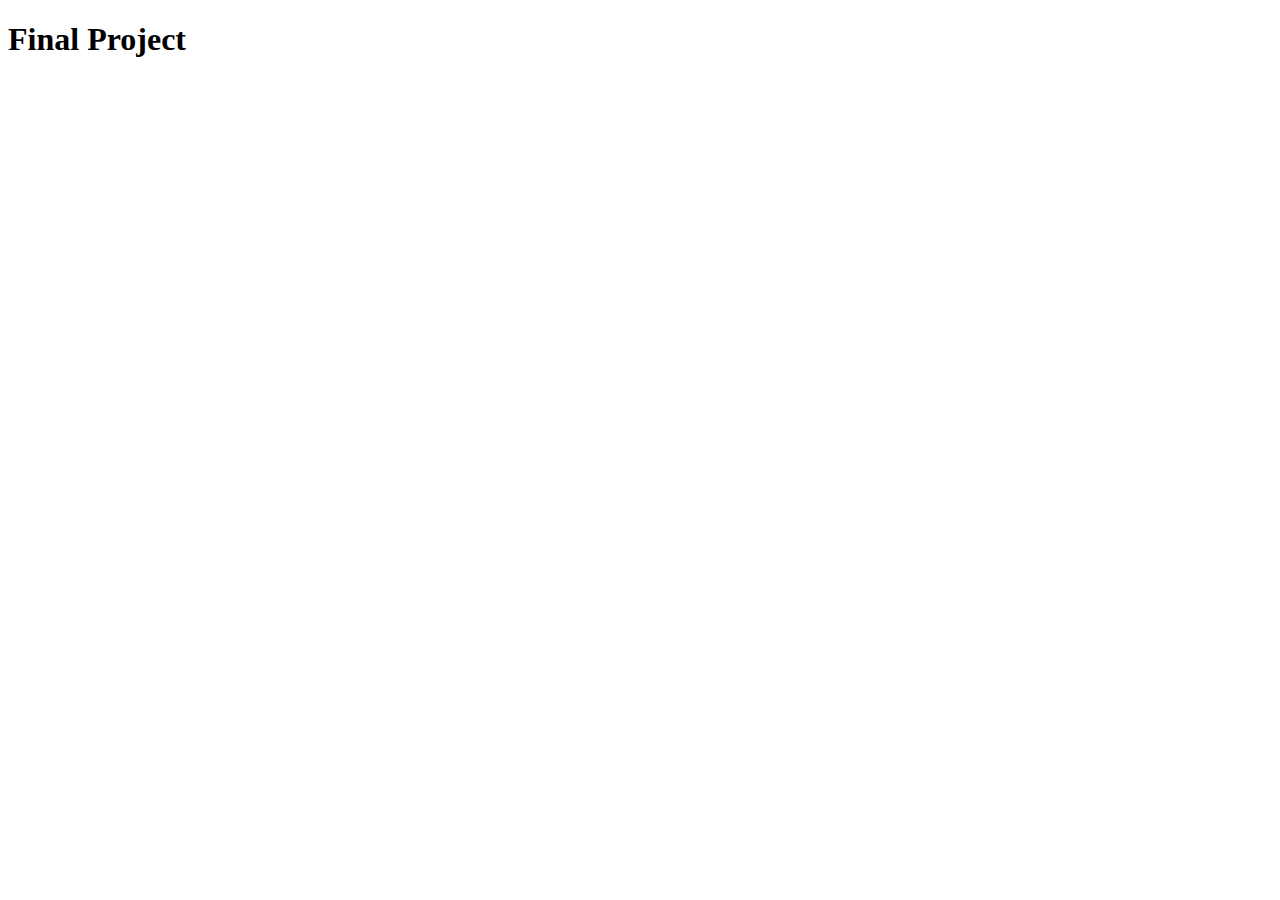
==== index.html @ 1e1d6507 "first commit" ====
<!DOCTYPE html>
<html lang="en">
<head>
    <meta charset="UTF-8">
    <meta http-equiv="X-UA-Compatible" content="IE=edge">
    <meta name="viewport" content="width=device-width, initial-scale=1.0">
    <title>Final Project</title>
</head>
<body>
    <h1>Final Project</h1>
</body>
</html>
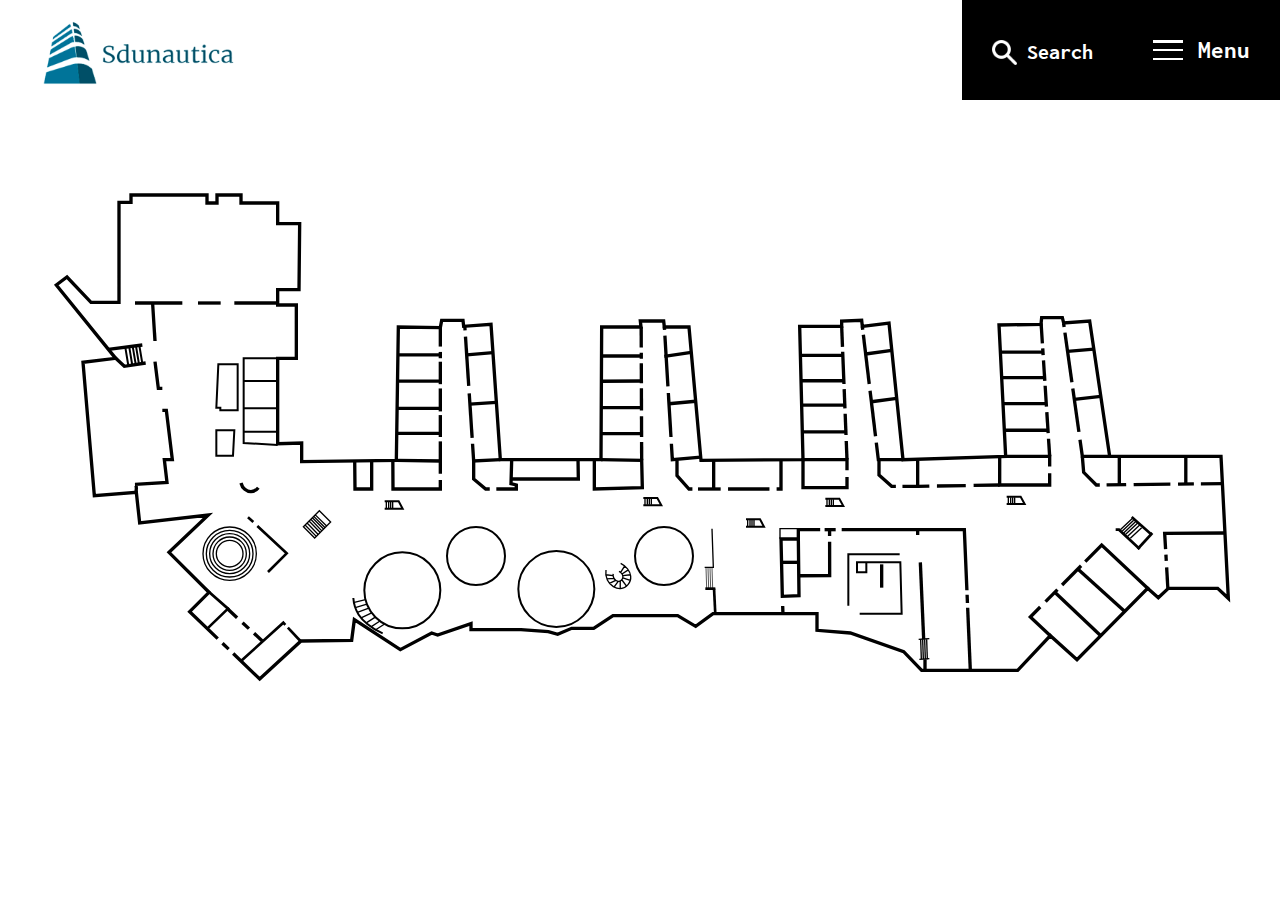
==== commit c64b4827: "Header with plan of SDU" ====
--- a/index.html
+++ b/index.html
@@ -5,8 +5,1980 @@
     <meta http-equiv="X-UA-Compatible" content="IE=edge">
     <meta name="viewport" content="width=device-width, initial-scale=1.0">
     <title>Final Project</title>
+    <link rel="stylesheet" href="css/style.css">
+    <script src="https://code.jquery.com/jquery-3.6.0.slim.min.js"> </script>
+    <script src="javaScript/script.js"></script>
 </head>
 <body>
-    <h1>Final Project</h1>
+    <div class="BigMenu">
+        <div class="logo">
+            <img src="assets/logo.png" alt="">
+        </div>
+    </div>
+    <div class="header">
+        <div class="logo">
+            <img src="assets/logo.png" alt="">
+        </div>
+        <div class="searchAndMenu">
+            <div class="search">
+                    <img src="assets/loopa.png" alt="">  
+                    <h1>Search</h1>      
+            </div>
+            <div class="menu">
+                <div class="header_burger">
+                    <span></span>
+                </div>
+                <h1>Menu</h1>  
+            </div>
+        </div>
+    </div>
+
+
+
+    <?xml version="1.0" encoding="utf-8"?>
+    <svg version="1.1" id="Layer_1" xmlns="http://www.w3.org/2000/svg" xmlns:xlink="http://www.w3.org/1999/xlink" x="0px" y="0px"
+         viewBox="0 0 1920 1080" style="enable-background:new 0 0 1920 1080;" xml:space="preserve">
+
+    <polygon class="st0" points="1458,855 1382,855 1356,828 1272,800 1226.5,795.5 1226,770.73 1171.27,770 1171,745.26 
+        1199.03,744.03 1197.7,713 1244,713.59 1246,644 1448,644 "/>
+    <rect x="1198" y="642" class="st1" width="49" height="71"/>
+    <rect x="1170" y="643" class="st2" width="26" height="14"/>
+    <polygon class="st3" points="1172,769 1073,769 1068,643 1170,642 "/>
+    <polygon class="st4" points="204.75,576.75 205,590.08 142,593 124.34,395 174,387 187.5,400.5 233,395 237,432 242.99,432.99 
+        250,466 258,539.82 247,539 251,574.36 "/>
+    <image style="display:none;overflow:visible;" width="1280" height="960" xlink:href="[data-uri]
+    [base64]
+    [base64]
+    [base64]
+    [base64]
+    [base64]
+    [base64]
+    [base64]
+    [base64]
+    [base64]
+    [base64]
+    [base64]
+    [base64]
+    [base64]
+    [base64]
+    [base64]
+    [base64]
+    [base64]
+    [base64]
+    [base64]
+    [base64]
+    [base64]
+    [base64]
+    [base64]
+    [base64]
+    [base64]
+    [base64]
+    [base64]
+    [base64]
+    [base64]
+    [base64]
+    [base64]
+    [base64]
+    [base64]
+    [base64]
+    [base64]
+    [base64]
+    [base64]
+    [base64]
+    [base64]
+    [base64]
+    [base64]
+    [base64]
+    [base64]
+    [base64]
+    [base64]
+    [base64]
+    [base64]
+    [base64]
+    [base64]
+    [base64]
+    [base64]
+    [base64]
+    [base64]
+    [base64]
+    [base64]
+    [base64]
+    [base64]
+    [base64]
+    [base64]
+    [base64]
+    [base64]
+    [base64]
+    [base64]
+    [base64]
+    [base64]
+    [base64]
+    [base64]
+    [base64]
+    [base64]
+    [base64]
+    [base64]
+    [base64]
+    [base64]
+    [base64]
+    [base64]
+    [base64]
+    [base64]
+    [base64]
+    [base64]
+    [base64]
+    [base64]
+    [base64]
+    [base64]
+    [base64]
+    [base64]
+    [base64]
+    [base64]
+    [base64]
+    [base64]
+    [base64]
+    [base64]
+    [base64]
+    [base64]
+    [base64]
+    [base64]
+    [base64]
+    [base64]
+    [base64]
+    [base64]
+    [base64]
+    [base64]
+    [base64]
+    [base64]
+    [base64]
+    [base64]
+    [base64]
+    [base64]
+    [base64]
+    [base64]
+    [base64]
+    [base64]
+    [base64]
+    [base64]
+    [base64]
+    [base64]
+    [base64]
+    [base64]
+    [base64]
+    [base64]
+    [base64]
+    [base64]
+    [base64]
+    [base64]
+    [base64]
+    [base64]
+    [base64]
+    [base64]
+    [base64]
+    [base64]
+    [base64]
+    [base64]
+    [base64]
+    [base64]
+    [base64]
+    [base64]
+    [base64]
+    [base64]
+    [base64]
+    [base64]
+    [base64]
+    [base64]
+    [base64]
+    [base64]
+    [base64]
+    [base64]
+    [base64]
+    [base64]
+    [base64]
+    [base64]
+    [base64]
+    [base64]
+    [base64]
+    [base64]
+    [base64]
+    [base64]
+    [base64]
+    [base64]
+    [base64]
+    [base64]
+    [base64]
+    [base64]
+    [base64]
+    [base64]
+    [base64]
+    [base64]
+    [base64]
+    [base64]
+    [base64]
+    [base64]
+    [base64]
+    [base64]
+    [base64]
+    [base64]
+    [base64]
+    [base64]
+    [base64]
+    [base64]
+    [base64]
+    [base64]
+    [base64]
+    [base64]
+    [base64]
+    [base64]
+    [base64]
+    [base64]
+    [base64]
+    [base64]
+    [base64]
+    [base64]
+    [base64]
+    [base64]
+    [base64]
+    [base64]
+    [base64]
+    [base64]
+    [base64]
+    [base64]
+    [base64]
+    [base64]
+    [base64]
+    [base64]
+    [base64]
+    [base64]
+    [base64]
+    [base64]
+    [base64]
+    [base64]
+    [base64]
+    [base64]
+    [base64]
+    [base64]
+    [base64]
+    [base64]
+    [base64]
+    [base64]
+    [base64]
+    [base64]
+    [base64]
+    [base64]
+    [base64]
+    [base64]
+    [base64]
+    [base64]
+    [base64]
+    [base64]
+    [base64]
+    [base64]
+    [base64]
+    [base64]
+    [base64]
+    [base64]
+    [base64]
+    [base64]
+    [base64]
+    [base64]
+    [base64]
+    [base64]
+    [base64]
+    [base64]
+    [base64]
+    [base64]
+    [base64]
+    [base64]
+    [base64]
+    [base64]
+    [base64]
+    [base64]
+    [base64]
+    [base64]
+    [base64]
+    [base64]
+    [base64]
+    [base64]
+    [base64]
+    [base64]
+    [base64]
+    [base64]
+    [base64]
+    [base64]
+    [base64]
+    [base64]
+    [base64]
+    [base64]
+    [base64]
+    [base64]
+    [base64]
+    [base64]
+    [base64]
+    [base64]
+    [base64]
+    [base64]
+    [base64]
+    [base64]
+    [base64]
+    [base64]
+    [base64]
+    [base64]
+    [base64]
+    [base64]
+    [base64]
+    [base64]
+    [base64]
+    [base64]
+    [base64]
+    [base64]
+    [base64]
+    [base64]
+    [base64]
+    [base64]
+    [base64]
+    [base64]
+    [base64]
+    [base64]
+    [base64]
+    [base64]
+    [base64]
+    [base64]
+    [base64]
+    [base64]
+    [base64]
+    [base64]
+    [base64]
+    [base64]
+    [base64]
+    [base64]
+    [base64]
+    [base64]
+    [base64]
+    [base64]
+    [base64]
+    [base64]
+    [base64]
+    [base64]
+    [base64]
+    [base64]
+    [base64]
+    [base64]
+    [base64]
+    [base64]
+    [base64]
+    [base64]
+    [base64]
+    [base64]
+    [base64]
+    [base64]
+    [base64]
+    [base64]
+    [base64]
+    [base64]
+    [base64]
+    [base64]
+    [base64]
+    [base64]
+    [base64]
+    [base64]
+    [base64]
+    [base64]
+    [base64]
+    [base64]
+    [base64]
+    [base64]
+    [base64]
+    [base64]
+    [base64]
+    [base64]
+    [base64]
+    [base64]
+    [base64]
+    [base64]
+    [base64]
+    [base64]
+    [base64]
+    [base64]
+    [base64]
+    [base64]
+    [base64]
+    [base64]
+    [base64]
+    [base64]
+    [base64]
+    [base64]
+    [base64]
+    [base64]
+    [base64]
+    [base64]
+    [base64]
+    [base64]
+    [base64]
+    [base64]
+    [base64]
+    [base64]
+    [base64]
+    [base64]
+    [base64]
+    [base64]
+    [base64]
+    [base64]
+    [base64]
+    [base64]
+    [base64]
+    [base64]
+    [base64]
+    [base64]
+    [base64]
+    [base64]
+    [base64]
+    [base64]
+    [base64]
+    [base64]
+    [base64]
+    [base64]
+    [base64]
+    [base64]
+    [base64]
+    [base64]
+    [base64]
+    [base64]
+    [base64]
+    [base64]
+    [base64]
+    [base64]
+    [base64]
+    [base64]
+    [base64]
+    [base64]
+    [base64]
+    [base64]
+    [base64]
+    [base64]
+    [base64]
+    [base64]
+    [base64]
+    [base64]
+    [base64]
+    [base64]
+    [base64]
+    [base64]
+    [base64]
+    [base64]
+    [base64]
+    [base64]
+    [base64]
+    [base64]
+    [base64]
+    [base64]
+    [base64]
+    [base64]
+    [base64]
+    [base64]
+    [base64]
+    [base64]
+    [base64]
+    [base64]
+    [base64]
+    [base64]
+    [base64]
+    [base64]
+    [base64]
+    [base64]
+    [base64]
+    [base64]
+    [base64]
+    [base64]
+    [base64]
+    [base64]
+    [base64]
+    [base64]
+    [base64]
+    [base64]
+    [base64]
+    [base64]
+    [base64]
+    [base64]
+    [base64]
+    [base64]
+    [base64]
+    [base64]
+    [base64]
+    [base64]
+    [base64]
+    [base64]
+    [base64]
+    [base64]
+    [base64]
+    [base64]
+    [base64]
+    [base64]
+    [base64]
+    [base64]
+    [base64]
+    [base64]
+    [base64]
+    [base64]
+    [base64]
+    [base64]
+    [base64]
+    [base64]
+    [base64]
+    [base64]
+    [base64]
+    [base64]
+    [base64]
+    [base64]
+    [base64]
+    [base64]
+    [base64]
+    [base64]
+    [base64]
+    [base64]
+    [base64]
+    [base64]
+    [base64]
+    [base64]
+    [base64]
+    [base64]
+    [base64]
+    [base64]
+    [base64]
+    [base64]
+    [base64]
+    [base64]
+    [base64]
+    [base64]
+    [base64]
+    [base64]
+    [base64]
+    [base64]
+    [base64]
+    [base64]
+    [base64]
+    [base64]
+    [base64]
+    [base64]
+    [base64]
+    [base64]
+    [base64]
+    [base64]
+    [base64]
+    [base64]
+    [base64]
+    [base64]
+    [base64]
+    [base64]
+    [base64]
+    [base64]
+    [base64]
+    [base64]
+    [base64]
+    [base64]
+    [base64]
+    [base64]
+    [base64]
+    [base64]
+    [base64]
+    [base64]
+    [base64]
+    [base64]
+    [base64]
+    [base64]
+    [base64]
+    [base64]
+    [base64]
+    [base64]
+    [base64]
+    [base64]
+    [base64]
+    [base64]
+    [base64]
+    [base64]
+    [base64]
+    [base64]
+    [base64]
+    [base64]
+    [base64]
+    [base64]
+    [base64]
+    [base64]
+    [base64]
+    [base64]
+    [base64]
+    [base64]
+    [base64]
+    [base64]
+    [base64]
+    [base64]
+    [base64]
+    [base64]
+    [base64]
+    [base64]
+    [base64]
+    [base64]
+    [base64]
+    [base64]
+    [base64]
+    [base64]
+    [base64]
+    [base64]
+    [base64]
+    [base64]
+    [base64]
+    [base64]
+    [base64]
+    [base64]
+    [base64]
+    [base64]
+    [base64]
+    [base64]
+    [base64]
+    [base64]
+    [base64]
+    [base64]
+    [base64]
+    [base64]
+    [base64]
+    [base64]
+    [base64]
+    [base64]
+    [base64]
+    [base64]
+    [base64]
+    [base64]
+    [base64]
+    [base64]
+    [base64]
+    [base64]
+    [base64]
+    [base64]
+    [base64]
+    [base64]
+    [base64]
+    [base64]
+    [base64]
+    [base64]
+    [base64]
+    [base64]
+    [base64]
+    [base64]
+    [base64]
+    [base64]
+    [base64]
+    [base64]
+    [base64]
+    [base64]
+    [base64]
+    [base64]
+    [base64]
+    [base64]
+    [base64]
+    [base64]
+    [base64]
+    [base64]
+    [base64]
+    [base64]
+    [base64]
+    [base64]
+    [base64]
+    [base64]
+    [base64]
+    [base64]
+    [base64]
+    [base64]
+    [base64]
+    [base64]
+    [base64]
+    [base64]
+    [base64]
+    [base64]
+    [base64]
+    [base64]
+    [base64]
+    [base64]
+    [base64]
+    [base64]
+    [base64]
+    [base64]
+    [base64]
+    [base64]
+    [base64]
+    [base64]
+    [base64]
+    [base64]
+    [base64]
+    [base64]
+    [base64]
+    [base64]
+    [base64]
+    [base64]
+    [base64]
+    [base64]
+    [base64]
+    [base64]
+    [base64]
+    [base64]
+    [base64]
+    [base64]
+    [base64]
+    [base64]
+    [base64]
+    [base64]
+    [base64]
+    [base64]
+    [base64]
+    [base64]
+    [base64]
+    [base64]
+    [base64]
+    [base64]
+    [base64]
+    [base64]
+    [base64]
+    [base64]
+    [base64]
+    [base64]
+    [base64]
+    [base64]
+    [base64]
+    [base64]
+    [base64]
+    [base64]
+    [base64]
+    [base64]
+    [base64]
+    [base64]
+    [base64]
+    [base64]
+    [base64]
+    [base64]
+    [base64]
+    [base64]
+    [base64]
+    [base64]
+    [base64]
+    [base64]
+    [base64]
+    [base64]
+    [base64]
+    [base64]
+    [base64]
+    [base64]
+    [base64]
+    [base64]
+    [base64]
+    [base64]
+    [base64]
+    [base64]
+    [base64]
+    [base64]
+    [base64]
+    [base64]
+    [base64]
+    [base64]
+    [base64]
+    [base64]
+    [base64]
+    [base64]
+    [base64]
+    [base64]
+    [base64]
+    [base64]
+    [base64]
+    [base64]
+    [base64]
+    [base64]
+    [base64]
+    [base64]
+    [base64]
+    [base64]
+    [base64]
+    [base64]
+    [base64]
+    [base64]
+    [base64]
+    [base64]
+    [base64]
+    [base64]
+    [base64]
+    [base64]
+    [base64]
+    [base64]
+    [base64]
+    [base64]
+    [base64]
+    [base64]
+    [base64]
+    [base64]
+    [base64]
+    [base64]
+    [base64]
+    [base64]
+    [base64]
+    [base64]
+    [base64]
+    [base64]
+    [base64]
+    [base64]
+    [base64]
+    [base64]
+    [base64]
+    [base64]
+    [base64]
+    [base64]
+    [base64]
+    [base64]
+    [base64]
+    [base64]
+    [base64]
+    [base64]
+    [base64]
+    [base64]
+    [base64]
+    [base64]
+    [base64]
+    [base64]
+    [base64]
+    [base64]
+    [base64]
+    [base64]
+    [base64]
+    [base64]
+    [base64]
+    [base64]
+    [base64]
+    [base64]
+    [base64]
+    [base64]
+    [base64]
+    [base64]
+    [base64]
+    [base64]
+    [base64]
+    [base64]
+    [base64]
+    [base64]
+    [base64]
+    [base64]
+    [base64]
+    [base64]
+    [base64]
+    [base64]
+    [base64]
+    [base64]
+    [base64]
+    [base64]
+    [base64]
+    [base64]
+    [base64]
+    [base64]
+    [base64]
+    [base64]
+    [base64]
+    [base64]
+    [base64]
+    [base64]
+    [base64]
+    [base64]
+    [base64]
+    [base64]
+    [base64]
+    [base64]
+    [base64]
+    [base64]
+    [base64]
+    [base64]
+    [base64]
+    [base64]
+    [base64]
+    [base64]
+    [base64]
+    [base64]
+    [base64]
+    [base64]
+    [base64]
+    [base64]
+    [base64]
+    [base64]
+    [base64]
+    [base64]
+    [base64]
+    [base64]
+    [base64]
+    [base64]
+    [base64]
+    [base64]
+    [base64]
+    [base64]
+    [base64]
+    [base64]
+    [base64]
+    [base64]
+    [base64]
+    [base64]
+    [base64]
+    [base64]
+    [base64]
+    [base64]
+    [base64]
+    [base64]
+    [base64]
+    [base64]
+    [base64]
+    [base64]
+    [base64]
+    [base64]
+    [base64]
+    [base64]
+    [base64]
+    [base64]
+    [base64]
+    [base64]
+    [base64]
+    [base64]
+    [base64]
+    [base64]
+    [base64]
+    [base64]
+    [base64]
+    [base64]
+    [base64]
+    [base64]
+    [base64]
+    [base64]
+    [base64]
+    [base64]
+    [base64]
+    [base64]
+    [base64]
+    [base64]
+    [base64]
+    [base64]
+    [base64]
+    [base64]
+    [base64]
+    [base64]
+    [base64]
+    [base64]
+    [base64]
+    [base64]
+    [base64]
+    [base64]
+    [base64]
+    [base64]
+    [base64]
+    [base64]
+    [base64]
+    [base64]
+    [base64]
+    [base64]
+    [base64]
+    [base64]
+    [base64]
+    [base64]
+    [base64]
+    [base64]
+    [base64]
+    [base64]
+    [base64]
+    [base64]
+    [base64]
+    [base64]
+    [base64]
+    [base64]
+    [base64]
+    [base64]
+    [base64]
+    [base64]
+    [base64]
+    [base64]
+    [base64]
+    [base64]
+    [base64]
+    [base64]
+    [base64]
+    [base64]
+    [base64]
+    [base64]
+    [base64]
+    [base64]
+    [base64]
+    [base64]
+    [base64]
+    [base64]
+    [base64]
+    [base64]
+    [base64]
+    [base64]
+    [base64]
+    [base64]
+    [base64]
+    [base64]
+    [base64]
+    [base64]
+    [base64]
+    [base64]
+    [base64]
+    [base64]
+    [base64]
+    [base64]
+    [base64]
+    [base64]
+    [base64]
+    [base64]
+    [base64]
+    [base64]
+    [base64]
+    [base64]
+    [base64]
+    [base64]
+    [base64]
+    [base64]
+    [base64]
+    [base64]
+    [base64]
+    [base64]
+    [base64]
+    [base64]
+    [base64]
+    [base64]
+    [base64]
+    [base64]
+    [base64]
+    [base64]
+    [base64]
+    [base64]
+    [base64]
+    [base64]
+    [base64]
+    [base64]
+    [base64]
+    [base64]
+    [base64]
+    [base64]
+    [base64]
+    [base64]
+    [base64]
+    [base64]
+    [base64]
+    [base64]
+    [base64]
+    [base64]
+    [base64]
+    [base64]
+    [base64]
+    [base64]
+    [base64]
+    [base64]
+    [base64]
+    [base64]
+    [base64]
+    [base64]
+    [base64]
+    [base64]
+    [base64]
+    [base64]
+    [base64]
+    [base64]
+    [base64]
+    [base64]
+    [base64]
+    [base64]
+    [base64]
+    [base64]
+    [base64]
+    [base64]
+    [base64]
+    [base64]
+    [base64]
+    [base64]
+    [base64]
+    [base64]
+    [base64]
+    [base64]
+    [base64]
+    [base64]
+    [base64]
+    [base64]
+    [base64]
+    [base64]
+    [base64]
+    [base64]
+    [base64]
+    [base64]
+    [base64]
+    [base64]
+    [base64]
+    [base64]
+    [base64]
+    [base64]
+    [base64]
+    [base64]
+    [base64]
+    [base64]
+    [base64]
+    [base64]
+    [base64]
+    [base64]
+    [base64]
+    [base64]
+    [base64]
+    [base64]
+    [base64]
+    [base64]
+    [base64]
+    [base64]
+    [base64]
+    [base64]
+    [base64]
+    [base64]
+    [base64]
+    [base64]
+    [base64]
+    [base64]
+    [base64]
+    [base64]
+    [base64]
+    [base64]
+    [base64]
+    [base64]
+    [base64]
+    [base64]
+    [base64]
+    [base64]
+    [base64]
+    [base64]
+    [base64]
+    [base64]
+    [base64]
+    [base64]
+    [base64]
+    [base64]
+    [base64]
+    [base64]
+    [base64]
+    [base64]
+    [base64]
+    [base64]
+    [base64]
+    [base64]
+    [base64]
+    [base64]
+    [base64]
+    [base64]
+    [base64]
+    [base64]
+    [base64]
+    [base64]
+    [base64]
+    [base64]
+    [base64]
+    [base64]
+    [base64]
+    [base64]
+    [base64]
+    [base64]
+    [base64]
+    [base64]
+    [base64]
+    [base64]
+    [base64]
+    [base64]
+    [base64]
+    [base64]
+    [base64]
+    [base64]
+    [base64]
+    [base64]
+    [base64]
+    [base64]
+    [base64]
+    [base64]
+    [base64]
+    [base64]
+    [base64]
+    [base64]
+    [base64]
+    [base64]
+    [base64]
+    [base64]
+    [base64]
+    [base64]
+    [base64]
+    [base64]
+    [base64]
+    [base64]
+    [base64]
+    [base64]
+    [base64]
+    [base64]
+    [base64]
+    [base64]
+    [base64]
+    [base64]
+    [base64]
+    [base64]
+    [base64]
+    [base64]
+    [base64]
+    [base64]
+    [base64]
+    [base64]
+    [base64]
+    [base64]
+    [base64]
+    [base64]
+    [base64]
+    [base64]
+    [base64]
+    [base64]
+    [base64]
+    [base64]
+    [base64]
+    [base64]
+    [base64]
+    [base64]
+    [base64]
+    [base64]
+    [base64]
+    [base64]
+    [base64]
+    [base64]
+    [base64]
+    [base64]
+    [base64]
+    [base64]
+    [base64]
+    [base64]
+    [base64]
+    [base64]
+    [base64]
+    [base64]
+    [base64]
+    [base64]
+    [base64]
+    [base64]
+    [base64]
+    [base64]
+    [base64]
+    [base64]
+    [base64]
+    [base64]
+    [base64]
+    [base64]
+    [base64]
+    [base64]
+    [base64]
+    [base64]
+    [base64]
+    [base64]
+    [base64]
+    [base64]
+    [base64]
+    [base64]
+    [base64]
+    [base64]
+    [base64]
+    [base64]
+    [base64]
+    [base64]
+    [base64]
+    [base64]
+    [base64]
+    [base64]
+    [base64]
+    [base64]
+    [base64]
+    [base64]
+    [base64]
+    [base64]
+    [base64]
+    [base64]
+    [base64]
+    [base64]
+    [base64]
+    [base64]
+    [base64]
+    [base64]
+    [base64]
+    [base64]
+    [base64]
+    [base64]
+    [base64]
+    [base64]
+    [base64]
+    [base64]
+    [base64]
+    [base64]
+    [base64]
+    [base64]
+    [base64]
+    [base64]
+    [base64]
+    [base64]
+    [base64]
+    [base64]
+    [base64]
+    [base64]
+    [base64]
+    [base64]
+    [base64]
+    [base64]
+    [base64]
+    [base64]
+    [base64]
+    [base64]
+    [base64]
+    [base64]
+    [base64]
+    [base64]
+    [base64]
+    [base64]
+    [base64]
+    [base64]
+    [base64]
+    [base64]
+    [base64]
+    [base64]
+    [base64]
+    [base64]
+    [base64]
+    [base64]
+    [base64]
+    [base64]
+    [base64]
+    [base64]
+    [base64]
+    [base64]
+    [base64]
+    [base64]
+    [base64]
+    [base64]
+    [base64]
+    [base64]
+    [base64]
+    [base64]
+    [base64]
+    [base64]
+    [base64]
+    [base64]
+    [base64]
+    [base64]
+    [base64]
+    [base64]
+    [base64]
+    [base64]
+    [base64]
+    [base64]
+    [base64]
+    [base64]
+    [base64]
+    [base64]
+    [base64]
+    [base64]
+    [base64]
+    [base64]
+    [base64]
+    [base64]
+    [base64]
+    [base64]
+    [base64]
+    [base64]
+    [base64]
+    [base64]
+    [base64]
+    [base64]
+    [base64]
+    [base64]
+    [base64]
+    [base64]
+    [base64]
+    [base64]
+    [base64]
+    [base64]
+    [base64]
+    [base64]
+    [base64]
+    [base64]
+    [base64]
+    [base64]
+    [base64]
+    [base64]
+    [base64]
+    [base64]
+    [base64]
+    [base64]
+    [base64]
+    [base64]
+    [base64]
+    [base64]
+    [base64]
+    [base64]
+    [base64]
+    [base64]
+    [base64]
+    [base64]
+    [base64]
+    [base64]
+    [base64]
+    [base64]
+    [base64]
+    [base64]
+    [base64]
+    [base64]
+    [base64]
+    [base64]
+    [base64]
+    [base64]
+    [base64]
+    [base64]
+    [base64]
+    [base64]
+    [base64]
+    [base64]
+    [base64]
+    [base64]
+    [base64]
+    [base64]
+    [base64]
+    [base64]
+    [base64]
+    [base64]
+    [base64]
+    [base64]
+    [base64]
+    [base64]
+    [base64]
+    [base64]
+    [base64]
+    [base64]
+    [base64]
+    [base64]
+    [base64]
+    [base64]
+    [base64]
+    [base64]
+    [base64]
+    [base64]
+    [base64]
+    [base64]
+    [base64]
+    [base64]
+    [base64]
+    [base64]
+    [base64]
+    [base64]
+    [base64]
+    [base64]
+    [base64]
+    [base64]
+    [base64]
+    [base64]
+    [base64]
+    [base64]
+    [base64]
+    [base64]
+    [base64]
+    [base64]
+    [base64]
+    [base64]
+    [base64]
+    [base64]
+    [base64]
+    [base64]
+    [base64]
+    [base64]
+    [base64]
+    [base64]
+    [base64]
+    [base64]
+    [base64]
+    [base64]
+    [base64]
+    [base64]
+    [base64]
+    [base64]
+    [base64]
+    [base64]
+    [base64]
+    [base64]
+    [base64]
+    [base64]
+    [base64]
+    [base64]
+    [base64]
+    [base64]
+    [base64]
+    [base64]
+    [base64]
+    [base64]
+    [base64]
+    [base64]
+    [base64]
+    [base64]
+    [base64]
+    [base64]
+    [base64]
+    [base64]
+    [base64]
+    [base64]
+    [base64]
+    [base64]
+    [base64]
+    [base64]
+    [base64]
+    [base64]
+    [base64]
+    [base64]
+    [base64]
+    [base64]
+    [base64]
+    [base64]
+    [base64]
+    [base64]
+    [base64]
+    [base64]
+    [base64]
+    [base64]
+    [base64]
+    [base64]
+    [base64]
+    [base64]
+    [base64]
+    [base64]
+    [base64]
+    [base64]
+    [base64]
+    [base64]
+    [base64]
+    [base64]
+    [base64]
+    [base64]
+    [base64]
+    [base64]
+    [base64]
+    [base64]
+    [base64]
+    [base64]
+    [base64]
+    [base64]
+    [base64]
+    [base64]
+    [base64]
+    [base64]
+    [base64]
+    [base64]
+    [base64]
+    [base64]
+    [base64]
+    [base64]
+    [base64]
+    [base64]
+    [base64]
+    [base64]
+    [base64]
+    [base64]
+    [base64]
+    [base64]
+    [base64]
+    [base64]
+    [base64]
+    [base64]
+    [base64]
+    [base64]
+    [base64]
+    [base64]
+    [base64]
+    [base64]
+    [base64]
+    [base64]
+    [base64]
+    [base64]
+    [base64]
+    [base64]
+    [base64]
+    [base64]
+    [base64]
+    [base64]
+    [base64]
+    [base64]
+    [base64]
+    [base64]
+    [base64]
+    [base64]
+    [base64]
+    [base64]
+    [base64]
+    [base64]
+    [base64]
+    [base64]
+    [base64]
+    [base64]
+    [base64]
+    [base64]
+    [base64]
+    [base64]
+    [base64]
+    [base64]
+    [base64]
+    [base64]
+    [base64]
+    [base64]
+    [base64]
+    [base64]
+    [base64]
+    [base64]
+    [base64]
+    [base64]
+    [base64]
+    [base64]
+    [base64]
+    [base64]
+    [base64]
+    [base64]
+    [base64]
+    [base64]
+    [base64]
+    [base64]
+    [base64]
+    [base64]
+    [base64]
+    [base64]
+    [base64]
+    [base64]
+    [base64]
+    [base64]
+    [base64]
+    [base64]
+    [base64]
+    [base64]
+    [base64]
+    [base64]
+    [base64]
+    [base64]
+    [base64]
+    [base64]
+    [base64]
+    [base64]
+    [base64]
+    [base64]
+    [base64]
+    [base64]
+    [base64]
+    [base64]
+    [base64]
+    [base64]
+    [base64]
+    [base64]
+    [base64]
+    [base64]
+    [base64]
+    [base64]
+    [base64]
+    [base64]
+    [base64]
+    [base64]
+    [base64]
+    [base64]
+    [base64]
+    [base64]
+    [base64]
+    [base64]
+    [base64]
+    [base64]
+    [base64]
+    [base64]
+    [base64]
+    [base64]
+    [base64]
+    [base64]
+    [base64]
+    [base64]
+    [base64]
+    [base64]
+    [base64]
+    [base64]
+    [base64]
+    [base64]
+    [base64]
+    [base64]
+    [base64]
+    [base64]
+    [base64]
+    [base64]
+    [base64]
+    [base64]
+    [base64]
+    [base64]
+    [base64]
+    [base64]
+    [base64]
+    [base64]
+    [base64]
+    [base64]
+    [base64]
+    [base64]
+    [base64]
+    [base64]
+    [base64]
+    [base64]
+    [base64]
+    [base64]
+    [base64]
+    [base64]
+    [base64]
+    [base64]
+    [base64]
+    [base64]
+    [base64]
+    [base64]
+    [base64]
+    [base64]
+    [base64]
+    [base64]
+    [base64]
+    [base64]
+    [base64]
+    [base64]
+    [base64]
+    [base64]
+    [base64]
+    [base64]
+    [base64]
+    [base64]
+    [base64]
+    [base64]
+    [base64]
+    [base64]
+    [base64]
+    [base64]
+    [base64]
+    [base64]
+    [base64]" transform="matrix(1.5031 0 0 1.5031 0 -171)">
+    </image>
+    <polygon class="st5" points="430.69,680.69 341,763 255.2,679.41 337.31,597.31 "/>
+    <circle class="st6" cx="603.5" cy="735.5" r="57"/>
+    <circle class="st7" cx="714" cy="684" r="43.5"/>
+    <circle class="st8" cx="834.5" cy="733.5" r="57"/>
+    <circle class="st9" cx="996" cy="684" r="43.5"/>
+    <path class="st10" d="M479.04,616.17l16.9,16.9L472,657l-16.9-16.9L479.04,616.17z M458,638l16.46,16.54 M461,635l16.31,16.69
+         M463.6,631.6l16.77,17.03 M466.23,628.97l16.5,17.3 M485,643l-16.42-16.38 M470.66,624.54L487,641 M472.92,622.28L490,639"/>
+    <g>
+        <path class="st11" d="M342.95,823.72l-9.22-8.86 M326.57,807.97L284.5,767.5l29-29l-60-60l59-56l-103,12l-5-46l-63,5l-17-200l49-6
+            l-89-110l16-12l36,38h42v-150h18v-11h114v12h15v-12h36v12h55v31h33l-1,99h-32v23h28v80h-28v128l36-1v28l142-2l3-200l63,1l2-11h32
+            l1,9l41-3l14,203h151l1-199h59l-1-9h35l1,9h37l18,200l153-1l-5-200h63v-8l30-1l1,9l40-5l21,205l154-5l-10-197l63-1l1-10h31l2,8
+            l39-3l30,203h167l11,213l-16-15h-74l-15,14l-16-14l-106,107l-40-36l-49,52h-144l-27-28l-80-28l-50-4v-25h-156l-26,19l-27-16h-97
+            l-29,19h-33l-21,9l-14-4l-41-3h-75v-9l-50,17l-9-3l-47,25l-69-45l-4,31l-76,1l-62,57l-39.69-38.18"/>
+        <path class="st11" d="M178.5,256.23"/>
+        <line class="st11" x1="202.5" y1="304.5" x2="273.5" y2="304.5"/>
+        <line class="st11" x1="297" y1="304.5" x2="331" y2="304.5"/>
+        <line class="st11" x1="351.5" y1="304.5" x2="416.5" y2="304.5"/>
+        <line class="st11" x1="228.91" y1="304.5" x2="232.5" y2="361.5"/>
+        <polyline class="st11" points="232.5,392.5 237.5,432.5 243.5,432.5 	"/>
+        <path class="st11" d="M243.5,465.5h6l9,74h-12l4,34l-48,3c2.67,0,2.67,12,0,12"/>
+        <path class="st12" d="M213,366"/>
+        <polygon class="st13" points="330.5,461.5 324.5,461.5 327.5,396.5 356.5,396.5 356.5,465.5 330.5,465.5 	"/>
+        <polygon class="st13" points="324.5,495.5 324.5,533.5 349.5,533.5 351.5,495.5 	"/>
+        <polyline class="st13" points="416.5,387.5 365.5,387.5 365.5,514.5 416.5,517.5 	"/>
+        <line class="st13" x1="365.5" y1="421.68" x2="416.5" y2="421.68"/>
+        <line class="st13" x1="365.5" y1="462.53" x2="416.5" y2="462.53"/>
+        <line class="st13" x1="365.5" y1="497.77" x2="416.5" y2="497.77"/>
+        <polyline class="st14" points="308,733 342,763 310.93,792.92 	"/>
+        <line class="st14" x1="431.8" y1="791.31" x2="452" y2="813"/>
+        <polyline class="st14" points="361.54,841.61 425,784 427.99,787.21 	"/>
+        <polyline class="st14" points="402,708 430,680 386,639 	"/>
+        <path class="st12" d="M364.5,680.5c0,11.05-8.95,20-20,20s-20-8.95-20-20s8.95-20,20-20S364.5,669.45,364.5,680.5z M344.5,655.5
+            c-13.81,0-25,11.19-25,25s11.19,25,25,25s25-11.19,25-25S358.31,655.5,344.5,655.5z M344.5,650.5c-16.57,0-30,13.43-30,30
+            s13.43,30,30,30s30-13.43,30-30S361.07,650.5,344.5,650.5z M344.5,645.5c-19.33,0-35,15.67-35,35s15.67,35,35,35s35-15.67,35-35
+            S363.83,645.5,344.5,645.5z M344.5,640.5c-22.09,0-40,17.91-40,40s17.91,40,40,40s40-17.91,40-40S366.59,640.5,344.5,640.5z"/>
+        <line class="st14" x1="372" y1="626" x2="380" y2="633"/>
+        <path class="st13" d="M530,747c0.38,5.77,1.87,15.39,8,25c4.1,6.43,8.68,10.36,13,14c5.02,4.23,12.58,9.64,23,14"/>
+        <path class="st12" d="M530,754l18.25-4.45 M532.84,761.28l17.57-5.01 M536.06,768.69l17.14-6.34 M557.6,769.3l-15.98,7.66 M550,784
+            l12.99-8.4 M556.5,790.27l13.44-8.7 M563,795l13.9-9.08"/>
+        <path class="st12" d="M931,695c2.33,1.11,6.47,3.47,10,8c1.86,2.39,4.55,5.81,5,11c0.14,1.55,0.47,7.69-4,13
+            c-1.23,1.45-4.98,5.42-11,6c-5.1,0.49-8.87-1.74-11-3c-5.73-3.4-8.23-8.41-9-10c-3.18-6.6-2.4-12.73-2-15 M919.77,710.94
+            c-0.16,0.89-0.46,3.31,0.79,5.91c0.3,0.63,1.29,2.6,3.55,3.94c0.84,0.5,2.32,1.38,4.33,1.18c2.37-0.23,3.85-1.79,4.33-2.36
+            c1.76-2.09,1.63-4.51,1.58-5.12c-0.18-2.05-1.24-3.39-1.97-4.33c-1.39-1.78-3.02-2.71-3.94-3.15 M908.77,712.17l10.87,1.2
+             M910.23,718.21l10.7-0.65 M914.2,725.03l9.37-4.58 M927.34,722l-6.41,8.54 M930.34,721.46v11.59 M939.78,729.21L933,720
+             M934.2,716.64l11.21,3.81 M945.74,712.17l-11.37,1.2 M933,710.99l9.43-6.09 M931,708.7l6.07-9.78"/>
+        <polyline class="st11" points="532.06,541.38 532.5,583.5 557.5,583.5 557.5,541.38 	"/>
+        <polyline class="st11" points="660.5,560.74 660.5,541.5 594.5,540.5 	"/>
+        <polyline class="st11" points="589.25,540.57 589.5,583.5 660.5,583.5 660.5,569.94 	"/>
+        <line class="st11" x1="660.5" y1="512.06" x2="660.5" y2="541.5"/>
+        <line class="st11" x1="660.5" y1="472.62" x2="660.5" y2="505.5"/>
+        <line class="st11" x1="660.5" y1="432.66" x2="660.5" y2="467.13"/>
+        <line class="st11" x1="660.5" y1="392.57" x2="660.5" y2="426.28"/>
+        <line class="st11" x1="660.5" y1="377.89" x2="660.5" y2="387.34"/>
+        <line class="st11" x1="660.5" y1="339.81" x2="660.5" y2="369.85"/>
+        <line class="st11" x1="595.11" y1="500.15" x2="660.5" y2="500.15"/>
+        <line class="st11" x1="595.67" y1="462.53" x2="660.5" y2="462.53"/>
+        <line class="st11" x1="596.28" y1="421.68" x2="660.5" y2="421.68"/>
+        <line class="st11" x1="596.87" y1="382.35" x2="660.5" y2="382.35"/>
+        <polyline class="st11" points="708.8,515.62 710.5,541.5 750.5,539.5 	"/>
+        <line class="st11" x1="703.83" y1="440.05" x2="708.21" y2="506.7"/>
+        <line class="st11" x1="698.23" y1="354.83" x2="703.08" y2="428.67"/>
+        <line class="st11" x1="697.21" y1="339.37" x2="697.62" y2="345.59"/>
+        <line class="st11" x1="704.9" y1="456.24" x2="744.58" y2="453.6"/>
+        <line class="st11" x1="700.04" y1="382.35" x2="739.43" y2="378.98"/>
+        <polyline class="st11" points="744.49,583.5 774.5,583.5 774.5,577.5 766.5,575.5 767.5,540.5 	"/>
+        <polyline class="st11" points="710.5,541.5 710.5,568.5 728.5,583.5 734.62,583.5 	"/>
+        <polyline class="st11" points="867.04,539.5 867.5,568.5 766.7,568.5 	"/>
+        <polyline class="st11" points="891.5,539.5 891.5,583.5 963.5,581.5 962.5,540.5 901.5,539.5 	"/>
+        <line class="st11" x1="962.4" y1="513.09" x2="962.5" y2="540.5"/>
+        <line class="st11" x1="962.25" y1="474.45" x2="962.37" y2="505.5"/>
+        <line class="st11" x1="962.09" y1="432.23" x2="962.22" y2="465.6"/>
+        <line class="st11" x1="961.95" y1="394.96" x2="962.07" y2="424.92"/>
+        <line class="st11" x1="961.9" y1="379.13" x2="961.93" y2="388.15"/>
+        <line class="st11" x1="961.75" y1="340.25" x2="961.87" y2="371.13"/>
+        <line class="st11" x1="902.09" y1="421.85" x2="961.5" y2="421.5"/>
+        <line class="st11" x1="902.28" y1="384.06" x2="962.5" y2="384.06"/>
+        <line class="st11" x1="902.28" y1="461.34" x2="961.5" y2="461.5"/>
+        <line class="st11" x1="902.28" y1="500.49" x2="962.5" y2="500.49"/>
+        <polyline class="st11" points="1007.07,515.65 1008.5,539.5 1051.06,535.6 	"/>
+        <line class="st11" x1="1002.5" y1="439.5" x2="1006.46" y2="505.5"/>
+        <polyline class="st11" points="997.34,353.42 999.17,384.06 1001.9,429.52 	"/>
+        <line class="st11" x1="996.5" y1="339.5" x2="996.83" y2="344.92"/>
+        <line class="st11" x1="1036.91" y1="378.44" x2="996.5" y2="384.5"/>
+        <line class="st11" x1="1043.52" y1="451.86" x2="1003.46" y2="455.58"/>
+        <polyline class="st11" points="1164.91,583.5 1171.5,583.5 1171.5,540.5 	"/>
+        <line class="st11" x1="1092.06" y1="583.5" x2="1154.19" y2="583.5"/>
+        <polyline class="st11" points="1046.96,583.5 1068.5,583.5 1081,583.5 	"/>
+        <polyline class="st11" points="1015.5,540.5 1015.5,563.5 1033.5,583.5 1038.62,583.5 	"/>
+        <line class="st11" x1="1070.5" y1="540.5" x2="1070.5" y2="583.5"/>
+        <polyline class="st11" points="1270.5,555.3 1270.5,539.5 1204.5,539.5 1204.5,581.5 1270.5,581.5 1270.5,565.34 	"/>
+        <path class="st11" d="M1267.5,462.5"/>
+        <line class="st11" x1="1263.73" y1="370.29" x2="1262.5" y2="339.5"/>
+        <polyline class="st11" points="1265.96,425.94 1264.77,396.31 1264.45,388.16 1264.02,377.59 	"/>
+        <line class="st11" x1="1267.42" y1="462.5" x2="1266.26" y2="433.59"/>
+        <line class="st11" x1="1269.02" y1="502.52" x2="1267.74" y2="470.54"/>
+        <line class="st11" x1="1270.5" y1="539.5" x2="1269.38" y2="511.55"/>
+        <line class="st11" x1="1200.59" y1="383.05" x2="1264.24" y2="383.05"/>
+        <line class="st11" x1="1201.54" y1="421.17" x2="1265.77" y2="421.17"/>
+        <line class="st11" x1="1202.45" y1="457.6" x2="1267.5" y2="457.6"/>
+        <line class="st11" x1="1203.46" y1="497.76" x2="1268.83" y2="497.76"/>
+        <polyline class="st11" points="1314.43,513.91 1317.5,539.5 1354.5,539.5 	"/>
+        <line class="st11" x1="1305.1" y1="436.16" x2="1313.28" y2="504.35"/>
+        <line class="st11" x1="1295.02" y1="352.19" x2="1303.87" y2="425.94"/>
+        <line class="st11" x1="1293.5" y1="339.5" x2="1294.11" y2="344.55"/>
+        <line class="st11" x1="1345.07" y1="447.48" x2="1307.08" y2="452.63"/>
+        <line class="st11" x1="1337.71" y1="375.6" x2="1298.48" y2="381.03"/>
+        <polyline class="st11" points="1353.68,579.5 1376.5,579.5 1376.5,540.5 	"/>
+        <polyline class="st11" points="1318.5,539.5 1318.5,562.5 1337.5,579.5 1343.81,579.5 	"/>
+        <polyline class="st11" points="1574.5,549.68 1574.5,534.5 1508.5,534.5 	"/>
+        <polyline class="st11" points="1499.55,534.79 1499.5,577.5 1574.5,577.5 1574.5,559.72 	"/>
+        <line class="st11" x1="1572.8" y1="508.15" x2="1574.5" y2="534.5"/>
+        <line class="st11" x1="1570.23" y1="468.18" x2="1572.25" y2="499.64"/>
+        <line class="st11" x1="1567.68" y1="428.65" x2="1569.7" y2="460.02"/>
+        <line class="st11" x1="1565.22" y1="390.56" x2="1567.21" y2="421.34"/>
+        <line class="st11" x1="1564.06" y1="372.47" x2="1564.71" y2="382.55"/>
+        <line class="st11" x1="1561.64" y1="335.06" x2="1563.57" y2="364.99"/>
+        <polyline class="st11" points="1619.98,509.47 1623.5,534.5 1664.5,534.5 	"/>
+        <line class="st11" x1="1609.2" y1="432.89" x2="1618.34" y2="497.82"/>
+        <line class="st11" x1="1597.39" y1="348.96" x2="1607.86" y2="423.38"/>
+        <line class="st11" x1="1595.5" y1="335.5" x2="1596.2" y2="340.47"/>
+        <line class="st11" x1="1500.57" y1="378.31" x2="1564.43" y2="378.31"/>
+        <line class="st11" x1="1502.51" y1="416.44" x2="1566.89" y2="416.44"/>
+        <line class="st11" x1="1504.49" y1="455.54" x2="1568.5" y2="455.5"/>
+        <line class="st11" x1="1506.52" y1="495.43" x2="1571.98" y2="495.43"/>
+        <line class="st11" x1="1601.34" y1="377.01" x2="1640.73" y2="373.68"/>
+        <line class="st11" x1="1611.48" y1="449.09" x2="1651.2" y2="444.49"/>
+        <line class="st11" x1="1801.34" y1="575.7" x2="1833.61" y2="575.33"/>
+        <line class="st11" x1="1767.05" y1="576.09" x2="1790.79" y2="575.82"/>
+        <line class="st11" x1="1700.5" y1="576.86" x2="1755.55" y2="576.22"/>
+        <line class="st11" x1="1659.89" y1="577.32" x2="1689.25" y2="576.99"/>
+        <polyline class="st11" points="1623.5,534.5 1625.5,558.5 1644.5,577.5 1649.68,577.44 	"/>
+        <line class="st11" x1="1678.96" y1="534.5" x2="1678.96" y2="577.1"/>
+        <line class="st11" x1="1778.7" y1="534.5" x2="1778.7" y2="575.96"/>
+        <line class="st11" x1="1460.41" y1="578.14" x2="1499.5" y2="577.5"/>
+        <line class="st11" x1="1405.42" y1="579.03" x2="1448.66" y2="578.33"/>
+        <line class="st11" x1="1376.5" y1="579.5" x2="1394.02" y2="579.22"/>
+        <path class="st11" d="M361.5,574.5c1.87,7.88,8.35,13.16,15,13c6.35-0.15,10.38-5.2,11-6"/>
+        <polyline class="st13" points="577,602 598,602 604,613 577,613 	"/>
+        <line class="st12" x1="579.5" y1="602.5" x2="579.5" y2="613.5"/>
+        <line class="st12" x1="583" y1="603" x2="583" y2="612"/>
+        <line class="st12" x1="586" y1="603" x2="586" y2="612"/>
+        <line class="st12" x1="589" y1="603" x2="589" y2="612"/>
+        <polyline class="st13" points="965,597 986,597 992,608 965,608 	"/>
+        <line class="st12" x1="967.5" y1="597.5" x2="967.5" y2="608.5"/>
+        <line class="st12" x1="971" y1="598" x2="971" y2="607"/>
+        <line class="st12" x1="974" y1="598" x2="974" y2="607"/>
+        <line class="st12" x1="977" y1="598" x2="977" y2="607"/>
+        <polyline class="st13" points="1119,629 1140,629 1146,640 1119,640 	"/>
+        <line class="st12" x1="1121.5" y1="629.5" x2="1121.5" y2="640.5"/>
+        <line class="st12" x1="1125" y1="630" x2="1125" y2="639"/>
+        <line class="st12" x1="1128" y1="630" x2="1128" y2="639"/>
+        <line class="st12" x1="1131" y1="630" x2="1131" y2="639"/>
+        <polyline class="st13" points="1238,598 1259,598 1265,609 1238,609 	"/>
+        <line class="st12" x1="1240.5" y1="598.5" x2="1240.5" y2="609.5"/>
+        <line class="st12" x1="1244" y1="599" x2="1244" y2="608"/>
+        <line class="st12" x1="1247" y1="599" x2="1247" y2="608"/>
+        <line class="st12" x1="1250" y1="599" x2="1250" y2="608"/>
+        <polyline class="st13" points="1510,595 1531,595 1537,606 1510,606 	"/>
+        <line class="st12" x1="1512.5" y1="595.5" x2="1512.5" y2="606.5"/>
+        <line class="st12" x1="1516" y1="596" x2="1516" y2="605"/>
+        <line class="st12" x1="1519" y1="596" x2="1519" y2="605"/>
+        <line class="st12" x1="1522" y1="596" x2="1522" y2="605"/>
+        <polyline class="st12" points="1068,643 1070,701 1057,701 	"/>
+        <line class="st14" x1="1072.94" y1="770.98" x2="1071.06" y2="733.02"/>
+        <line class="st14" x1="1073" y1="733" x2="1058" y2="733"/>
+        <path class="st15" d="M1059,702l1,30 M1062,702l1,30 M1065,702l1,30 M1068,702l1,30"/>
+        <line class="st11" x1="1174.45" y1="770.5" x2="1174" y2="759"/>
+        <line class="st11" x1="1451.48" y1="761.69" x2="1455.47" y2="855.5"/>
+        <line class="st11" x1="1450.65" y1="742.2" x2="1451.17" y2="754.45"/>
+        <polyline class="st11" points="1262.53,644.5 1446.5,644.5 1450.36,735.39 	"/>
+        <line class="st11" x1="1236.91" y1="644.5" x2="1253.51" y2="644.5"/>
+        <polyline class="st11" points="1197.5,658.5 1198.5,743.5 1173.5,744.5 1171.5,658.5 1197.5,658.5 1197.5,644.5 1230.28,644.5 	"/>
+        <line class="st11" x1="1173.5" y1="693.5" x2="1197.5" y2="693.5"/>
+        <line class="st11" x1="1244.39" y1="653.89" x2="1244.38" y2="646.13"/>
+        <polyline class="st11" points="1198.15,713.6 1244.5,713.5 1244.41,662.7 	"/>
+        <line class="st11" x1="1380.5" y1="693.5" x2="1385.5" y2="808.5"/>
+        <line class="st11" x1="1376.5" y1="644.5" x2="1376.5" y2="652.5"/>
+        <line class="st11" x1="1387.5" y1="839" x2="1387.5" y2="855.5"/>
+        <line class="st12" x1="1381" y1="809" x2="1382" y2="839"/>
+        <line class="st12" x1="1384" y1="809" x2="1385" y2="839"/>
+        <line class="st12" x1="1387" y1="809" x2="1388" y2="839"/>
+        <line class="st12" x1="1390" y1="809" x2="1391" y2="839"/>
+        <path class="st12" d="M1378,809c5.33-0.33,10.67-0.67,16-1"/>
+        <line class="st12" x1="1379" y1="839" x2="1394" y2="838"/>
+        <polyline class="st13" points="1289.5,770.5 1352.5,770.5 1350.5,693.5 1285.5,693.5 1285.5,708.5 1299.5,708.5 1299.5,694.5 	"/>
+        <line class="st11" x1="1322.5" y1="696.5" x2="1322.5" y2="731.5"/>
+        <polyline class="st13" points="1349.5,681.5 1272.5,681.5 1272.5,758.5 	"/>
+        <polyline class="st11" points="1627.9,692.33 1652.5,667.5 1723.44,734.2 	"/>
+        <line class="st11" x1="1593.09" y1="727.47" x2="1621.63" y2="698.65"/>
+        <line class="st11" x1="1568.35" y1="752.44" x2="1586.14" y2="734.48"/>
+        <polyline class="st11" points="1575.5,803.5 1545.5,775.5 1560.3,760.56 	"/>
+        <line class="st11" x1="1651.16" y1="803.5" x2="1582.24" y2="738.42"/>
+        <line class="st11" x1="1687.21" y1="767.12" x2="1616.7" y2="703.63"/>
+        <line class="st14" x1="1728.5" y1="649.5" x2="1706.5" y2="673.5"/>
+        <polyline class="st14" points="1673.5,644.5 1678.5,644.5 1709.5,673.5 	"/>
+        <line class="st14" x1="1697.5" y1="625.5" x2="1726.76" y2="651.4"/>
+        <line class="st12" x1="1680.5" y1="644.5" x2="1698" y2="628"/>
+        <line class="st12" x1="1683.5" y1="646.5" x2="1700.5" y2="630.5"/>
+        <line class="st12" x1="1685.5" y1="649.5" x2="1704" y2="632"/>
+        <line class="st12" x1="1688.5" y1="651.5" x2="1707" y2="634"/>
+        <line class="st12" x1="1691.5" y1="654.5" x2="1710" y2="637"/>
+        <line class="st12" x1="1695.5" y1="657.5" x2="1712.5" y2="641.5"/>
+        <polyline class="st11" points="1748.38,673.8 1747,650 1837.44,649.5 	"/>
+        <line class="st11" x1="1749.4" y1="691.31" x2="1748.86" y2="681.99"/>
+        <line class="st11" x1="1751.84" y1="733.12" x2="1749.97" y2="701.02"/>
+        <line class="st11" x1="162.59" y1="374.01" x2="213.5" y2="367.5"/>
+        <polyline class="st11" points="172.79,386.62 186.5,399.5 218.5,394.5 	"/>
+        <path class="st13" d="M208.98,368.08l4.52,27.2 M203.98,369.08l4.52,27.2 M198.98,369.08l4.52,27.2 M193.98,371.08l4.52,27.2
+             M187.98,371.08l4.52,27.2"/>
+        <path class="st16" d="M216,626"/>
+        <polyline class="st12" points="1170,658 1170,643 1197,643 	"/>
+        <path class="st11" d="M394.5,810.5"/>
+        <path class="st11" d="M340.5,762.5"/>
+        <line class="st11" x1="381.04" y1="799.98" x2="393.5" y2="811.5"/>
+        <line class="st11" x1="363.76" y1="784" x2="373.4" y2="792.92"/>
+        <line class="st11" x1="340.5" y1="762.5" x2="355.64" y2="776.49"/>
+    </g>
+    </svg>
+    
+
+
+
 </body>
 </html>--- a/css/style.css
+++ b/css/style.css
@@ -0,0 +1,145 @@
+@import url('https://fonts.googleapis.com/css2?family=Inconsolata:wght@300&display=swap');
+
+*{
+    margin: 0;
+}
+.header{
+    height: 100px;
+    display: flex;
+    justify-content: space-between
+    
+}
+.logo img{
+    height: 90px;
+    margin:10px 10px 10px 40px;
+}
+.searchAndMenu{
+    display: flex;
+}
+.search{
+    background-color: #000000;
+    padding:40px 30px;
+    display: flex;
+    color: #fff;
+    cursor:pointer;
+    transition: 0.3s;
+}
+.search:hover{
+    background-color: #313131;
+}
+.search img{
+    
+    width: 25px;
+    height: 25px;
+    margin-right: 10px;
+    
+}
+.search h1{
+    font-family: 'Inconsolata', monospace;
+    font-size: 22px;
+}
+.menu{
+    background-color: #000000;
+    padding:40px 30px;
+    cursor:pointer;
+    transition: 0.3s;
+    color: white;
+    display: flex;
+ 
+}
+.menu:hover{
+    background-color: #313131;
+}
+
+.header_burger{
+    display: block;
+    position: relative;
+    width:30px;
+    height:20px;
+    margin-right: 15px;
+    position: relative;
+        z-index: 3;
+
+}
+.header_burger:before,
+.header_burger:after{
+    content: '';
+    background-color: #fff;
+    position: absolute;
+    width: 100%;
+    height: 2.5px;
+    left: 0;
+
+}
+.header_burger span{
+    position: absolute;
+    left: 0;
+    background-color: white;
+    width: 100%;
+    height: 2px;
+    top: 9px;
+    transition: all 0.3s ease 0s;
+}
+.header_burger:before{
+    top: 0;
+    transition: all 0.3s ease 0s;
+
+}
+.header_burger:after{
+    bottom: 0;
+    transition: all 0.3s ease 0s;
+
+}
+.header_burger.active:before{
+    transform: rotate(45deg);
+    top: 9px;
+}
+.header_burger.active span{
+    transform: scale(0);
+      }
+.header_burger.active:after{
+    transform: rotate(-45deg);
+    bottom: 9px;
+}
+.menu h1{
+    font-family: 'Inconsolata', monospace;
+    font-size: 25px;
+    margin-top: -3px;
+}
+.BigMenu{
+    position: fixed;
+    top: -100%;
+    left:0;
+    width: 100%;
+    height: 100%;
+
+    overflow: auto;
+    text-align: center;
+    transition: all 0.3s ease 0s;
+    background-color: rgb(27, 34, 31);
+}
+.BigMenu.active{
+    top: 0;
+}
+
+.st11{fill:none;stroke:#000000;stroke-width:5;}
+.st12{fill:none;stroke:#000000;stroke-width:2;}
+.st13{fill:none;stroke:#000000;stroke-width:3;}
+.st14{fill:none;stroke:#000000;stroke-width:4;}
+.st10{fill:none;stroke:#000000;stroke-width:2;}
+.st15{fill:none;stroke:#000000;}
+
+.st0, .st1, .st2, .st3,.st4, .st5, .st16{
+    fill: transparent;
+    stroke:#000000;stroke-width: 0;
+    transition: 1s;
+}
+ .st6, .st7, .st8, .st9{
+    fill: transparent;
+    stroke:#000000;stroke-width: 3px;
+    transition: 1s;
+}
+.st0:hover, .st1:hover, .st2:hover, .st3:hover, .st4:hover, .st5:hover, .st6:hover, .st7:hover, .st8:hover, .st9:hover, .st16:hover {
+    fill: rgb(102, 212, 255);
+    cursor: pointer;
+}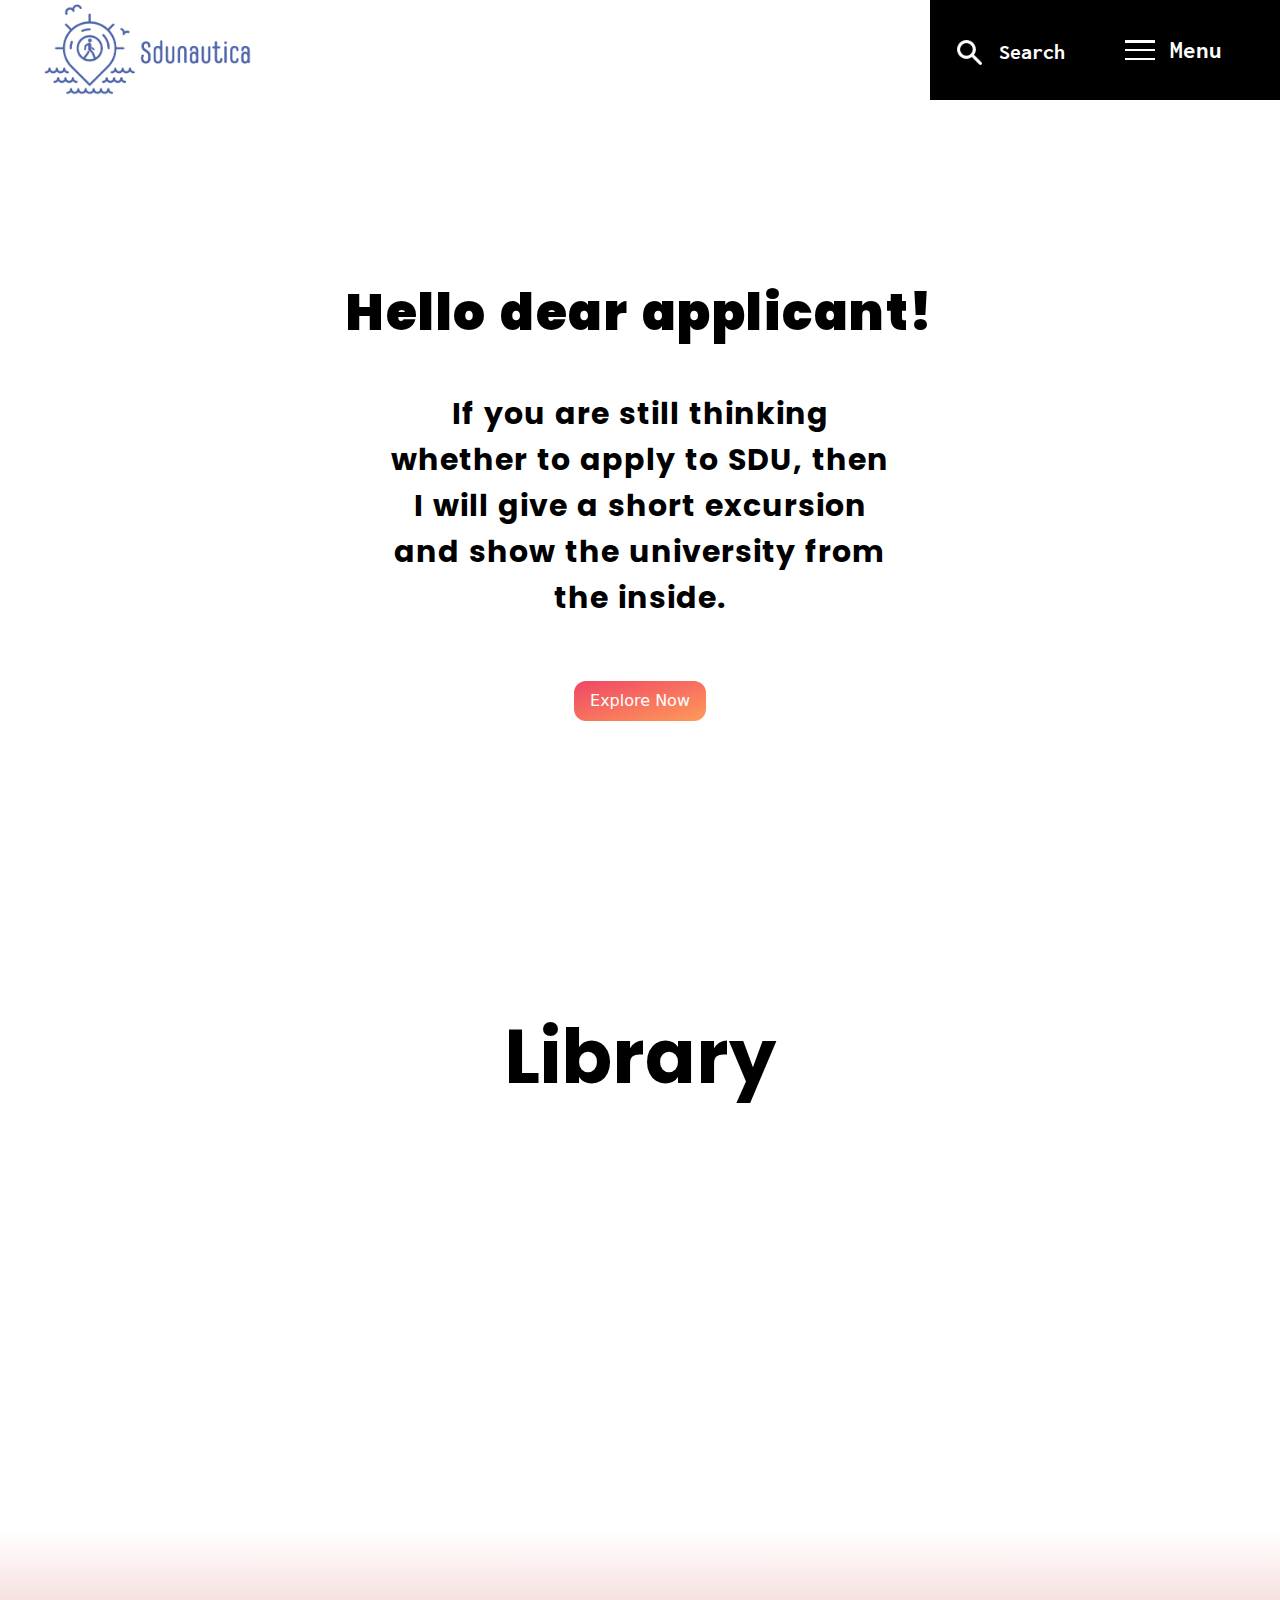
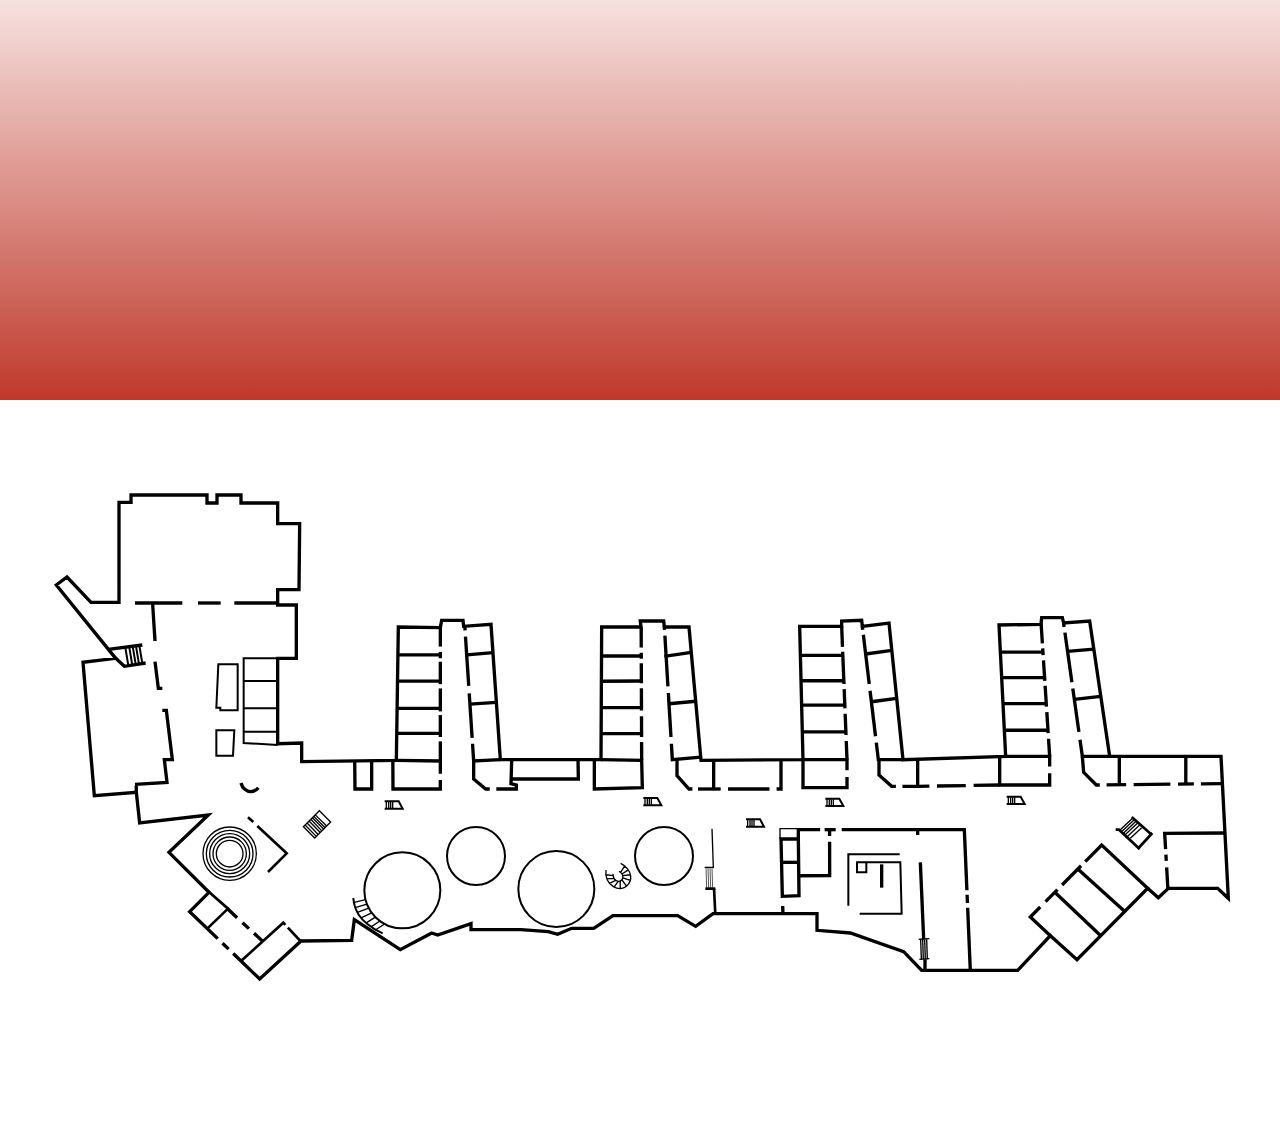
==== commit 7932e284: "Working on main page" ====
--- a/index.html
+++ b/index.html
@@ -8,30 +8,66 @@
     <link rel="stylesheet" href="css/style.css">
     <script src="https://code.jquery.com/jquery-3.6.0.slim.min.js"> </script>
     <script src="javaScript/script.js"></script>
+
 </head>
 <body>
     <div class="BigMenu">
         <div class="logo">
-            <img src="assets/logo.png" alt="">
+            <img src="assets/logo2.png" alt="">
         </div>
+        <ul class="nav">
+            <li class="canteen">
+                <a href>Library</a>
+                <h1><a href=""></a></h1>
+            </li>
+            <li>Dining room</li>
+            <li>
+                Red Canteen
+            </li>
+            <li>
+                Foodcourt Eat&Chat
+            </li>
+            
+        </ul>
     </div>
-    <div class="header">
-        <div class="logo">
-            <img src="assets/logo.png" alt="">
+    <div class="wrapper">
+        <div style="opacity:0;">asd</div>
+        <div class="header">
+            <div class="logo">
+                <img src="assets/logo.png" alt="">
+            </div>
+            <div class="searchAndMenu">
+                <div class="search-bar">
+                    <div class = "inp">
+                        <input type="text" >
+                    </div>
+                    <div class="search">
+                        <img src="assets/loopa.png" alt="">  
+                        <h1>Search</h1>  
+                    </div>
+                     
+                </div>
+            
+                <div class="menu">
+                    <div class="header_burger">
+                        <span></span>
+                    </div>
+                    <h1 id = "enum">Menu</h1>  
+                </div>
+            </div>
         </div>
-        <div class="searchAndMenu">
-            <div class="search">
-                    <img src="assets/loopa.png" alt="">  
-                    <h1>Search</h1>      
-            </div>
-            <div class="menu">
-                <div class="header_burger">
-                    <span></span>
-                </div>
-                <h1>Menu</h1>  
+        <div class="main">
+            <div class="text">
+                <h1><strong>Hello dear applicant!</strong> </h1>
+                <h2>If you are still thinking whether to apply to SDU, then I will give a short excursion and show the university from the inside.</h2>
+<button class="exploreBtn" role="button">Explore Now</button>
             </div>
         </div>
     </div>
+    <div class="library">
+        <h1>Library</h1>
+    </div>
+   
 
 
 
--- a/css/style.css
+++ b/css/style.css
@@ -1,29 +1,81 @@
 @import url('https://fonts.googleapis.com/css2?family=Inconsolata:wght@300&display=swap');
+@import url('https://fonts.googleapis.com/css2?family=Poppins:wght@300&display=swap');
 
 *{
     margin: 0;
+     font-family: 'Poppins', sans-serif;
 }
 .header{
     height: 100px;
     display: flex;
-    justify-content: space-between
-    
-}
+    justify-content: space-between;
+    background-color: transparent;
+    position: fixed;
+    z-index: 4;
+    top: 0;
+    transition: top 0.5s ease-in-out;
+    width: 100%;
+    transition: background-color 0.4s linear;
+}
+.header.sticky{
+    background-color: rgb(255, 255, 255);
+    border-bottom: 1px solid rgb(65, 65, 65);
+}
+.header.active {
+    background-color: transparent;
+}
+.header.active .logo img{
+    display: none;
+}
+.header.active .search{
+    display: none;
+}
+
 .logo img{
-    height: 90px;
-    margin:10px 10px 10px 40px;
+    height: 100px;
+    margin:0 10px 0 40px;
+    cursor:pointer;
 }
 .searchAndMenu{
     display: flex;
+ 
+}
+.search-bar{
+    display: flex;
+
 }
 .search{
+    width: 125px;
+    z-index: 2;
     background-color: #000000;
-    padding:40px 30px;
+    padding:40px 30px 40px 10px;
     display: flex;
     color: #fff;
     cursor:pointer;
-    transition: 0.3s;
-}
+}
+
+.inp{
+    position: absolute;
+    opacity: 0;
+    padding:40px 10px 30px 10px;
+    background-color: #000000;
+    transition: 0.5s;
+    height: 30px;
+}
+.inp input{
+    border-radius: 30px;
+    height: 20px;
+}
+.inp.active{
+    opacity: 1;
+    transform: translateX(-190px);
+}
+.inp.active::before{
+  
+}
+
+
+  
 .search:hover{
     background-color: #313131;
 }
@@ -31,21 +83,25 @@
     
     width: 25px;
     height: 25px;
-    margin-right: 10px;
+    margin: 0 auto;
     
 }
 .search h1{
     font-family: 'Inconsolata', monospace;
     font-size: 22px;
 }
+
 .menu{
+
+    width: 125px;
+    z-index: 5;
     background-color: #000000;
     padding:40px 30px;
     cursor:pointer;
     transition: 0.3s;
     color: white;
     display: flex;
- 
+    transition: 0.5s;
 }
 .menu:hover{
     background-color: #313131;
@@ -53,7 +109,6 @@
 
 .header_burger{
     display: block;
-    position: relative;
     width:30px;
     height:20px;
     margin-right: 15px;
@@ -94,6 +149,11 @@
     transform: rotate(45deg);
     top: 9px;
 }
+.menu.active {
+    background-color: transparent;
+ 
+}
+
 .header_burger.active span{
     transform: scale(0);
       }
@@ -101,12 +161,15 @@
     transform: rotate(-45deg);
     bottom: 9px;
 }
+
 .menu h1{
     font-family: 'Inconsolata', monospace;
     font-size: 25px;
     margin-top: -3px;
+    
 }
 .BigMenu{
+    z-index: 2;
     position: fixed;
     top: -100%;
     left:0;
@@ -118,10 +181,85 @@
     transition: all 0.3s ease 0s;
     background-color: rgb(27, 34, 31);
 }
+
 .BigMenu.active{
     top: 0;
 }
-
+.main{
+    font-family: 'Poppins', sans-serif;
+}
+
+.text{
+    margin: 250px auto 0 auto;
+    text-align: center;
+   
+    letter-spacing: 1.5px;
+    word-spacing: 3px;
+}
+.text h1{
+    margin:0 auto;
+    font-size: 50px;
+    width: 700px;
+    margin-bottom:40px;
+}
+.text h2{
+    margin:0 auto;
+    letter-spacing: 1px;
+    word-spacing: 2px;
+    font-size: 30px;
+    width: 500px;
+}
+.exploreBtn {
+    background: linear-gradient(to bottom right, #EF4765, #FF9A5A);
+    border: 0;
+    border-radius: 12px;
+    color: #FFFFFF;
+    cursor: pointer;
+    display: inline-block;
+    font-family: -apple-system,system-ui,"Segoe UI",Roboto,Helvetica,Arial,sans-serif;
+    font-size: 16px;
+    font-weight: 500;
+    line-height: 2.5;
+    outline: transparent;
+    padding: 0 1rem;
+    margin: 60px auto;
+    text-align: center;
+    text-decoration: none;
+    transition: box-shadow .2s ease-in-out;
+    user-select: none;
+    -webkit-user-select: none;
+    touch-action: manipulation;
+    white-space: nowrap;
+  }
+  
+  .button-62:not([disabled]):focus {
+    box-shadow: 0 0 .25rem rgba(0, 0, 0, 0.5), -.125rem -.125rem 1rem rgba(239, 71, 101, 0.5), .125rem .125rem 1rem rgba(255, 154, 90, 0.5);
+  }
+  
+  .button-62:not([disabled]):hover {
+    box-shadow: 0 0 .25rem rgba(0, 0, 0, 0.5), -.125rem -.125rem 1rem rgba(239, 71, 101, 0.5), .125rem .125rem 1rem rgba(255, 154, 90, 0.5);
+  }
+.wrapper{
+    height: 1000px;
+    background-image: linear-gradient(transparent 50px, white), url("https://upload.wikimedia.org/wikipedia/commons/2/2a/Suleyman_Demirel_University_-_Outside_view.jpg");
+    background-position: center;
+    background-size: cover;
+ 
+}
+.library{
+    height: 1000px;
+
+   
+
+    background-image: linear-gradient(to bottom, rgb(255, 255, 255) 10%, rgb(255, 255, 255) calc(50% - 400px), transparent calc(50% - 10px), transparent calc(50% + 30px), #BF392B calc(50% + 500px)), url("https://sdu.edu.kz/wp-content/uploads/2019/10/AS_-12.jpg");
+    background-position: center;
+    background-size: cover;
+
+}
+.library h1{
+    text-align: center;
+    font-size: 75px;
+}
 .st11{fill:none;stroke:#000000;stroke-width:5;}
 .st12{fill:none;stroke:#000000;stroke-width:2;}
 .st13{fill:none;stroke:#000000;stroke-width:3;}
@@ -142,4 +280,4 @@
 .st0:hover, .st1:hover, .st2:hover, .st3:hover, .st4:hover, .st5:hover, .st6:hover, .st7:hover, .st8:hover, .st9:hover, .st16:hover {
     fill: rgb(102, 212, 255);
     cursor: pointer;
-}+}
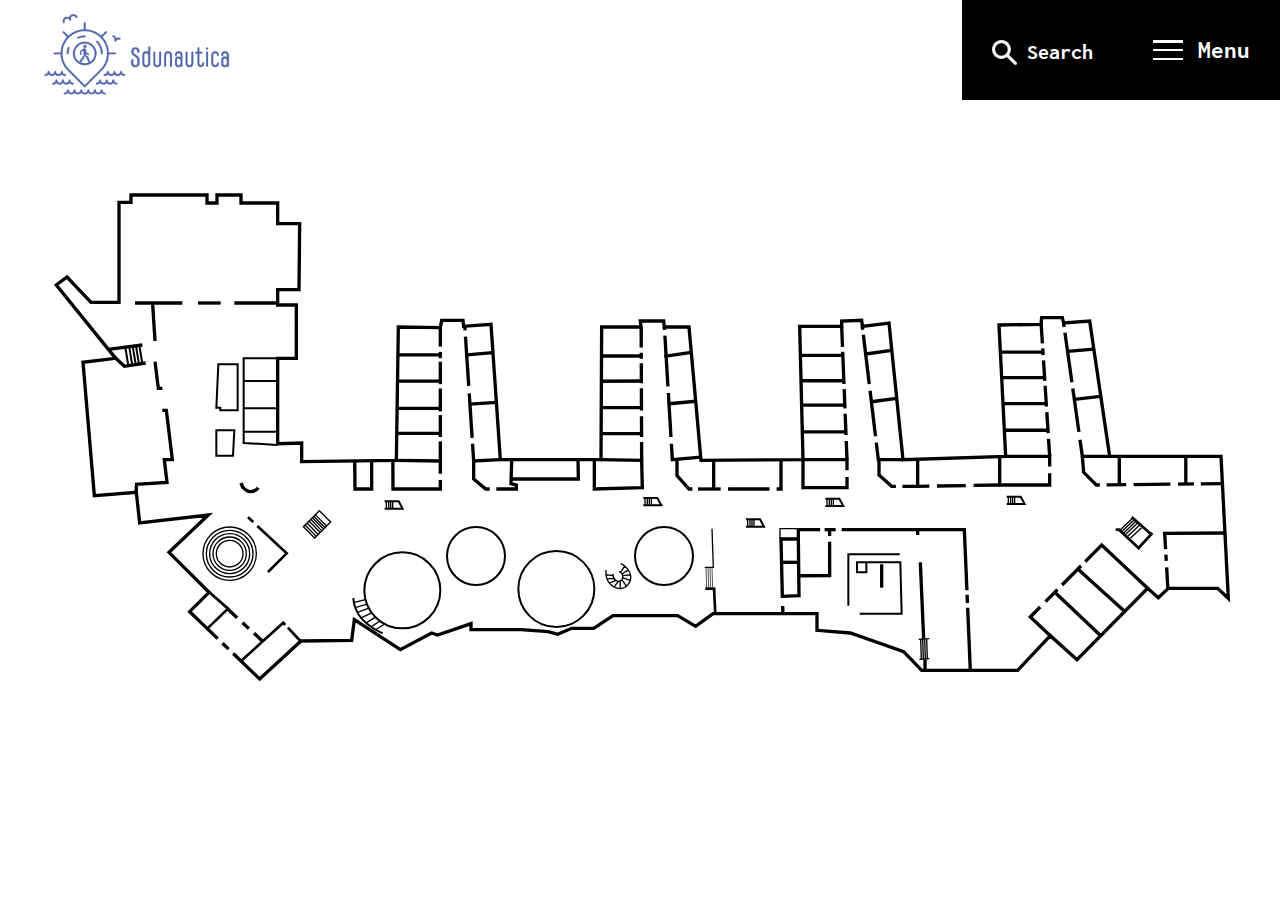
==== commit 128dc743: "added ac_catering page" ====
--- a/index.html
+++ b/index.html
@@ -4,70 +4,34 @@
     <meta charset="UTF-8">
     <meta http-equiv="X-UA-Compatible" content="IE=edge">
     <meta name="viewport" content="width=device-width, initial-scale=1.0">
-    <title>Final Project</title>
+    <title>Sdunautica</title>
     <link rel="stylesheet" href="css/style.css">
     <script src="https://code.jquery.com/jquery-3.6.0.slim.min.js"> </script>
     <script src="javaScript/script.js"></script>
-
 </head>
 <body>
     <div class="BigMenu">
         <div class="logo">
-            <img src="assets/logo2.png" alt="">
+            <img src="assets/logo.png" alt="">
         </div>
-        <ul class="nav">
-            <li class="canteen">
-                <a href>Library</a>
-                <h1><a href=""></a></h1>
-            </li>
-            <li>Dining room</li>
-            <li>
-                Red Canteen
-            </li>
-            <li>
-                Foodcourt Eat&Chat
-            </li>
-            
-        </ul>
     </div>
-    <div class="wrapper">
-        <div style="opacity:0;">asd</div>
-        <div class="header">
-            <div class="logo">
-                <img src="assets/logo.png" alt="">
+    <div class="header">
+        <div class="logo">
+            <img src="assets/logo.png" alt="">
+        </div>
+        <div class="searchAndMenu">
+            <div class="search">
+                    <img src="assets/loopa.png" alt="">  
+                    <h1>Search</h1>      
             </div>
-            <div class="searchAndMenu">
-                <div class="search-bar">
-                    <div class = "inp">
-                        <input type="text" >
-                    </div>
-                    <div class="search">
-                        <img src="assets/loopa.png" alt="">  
-                        <h1>Search</h1>  
-                    </div>
-                     
+            <div class="menu">
+                <div class="header_burger">
+                    <span></span>
                 </div>
-            
-                <div class="menu">
-                    <div class="header_burger">
-                        <span></span>
-                    </div>
-                    <h1 id = "enum">Menu</h1>  
-                </div>
-            </div>
-        </div>
-        <div class="main">
-            <div class="text">
-                <h1><strong>Hello dear applicant!</strong> </h1>
-                <h2>If you are still thinking whether to apply to SDU, then I will give a short excursion and show the university from the inside.</h2>
-<button class="exploreBtn" role="button">Explore Now</button>
+                <h1>Menu</h1>  
             </div>
         </div>
     </div>
-    <div class="library">
-        <h1>Library</h1>
-    </div>
-   
 
 
 
--- a/css/style.css
+++ b/css/style.css
@@ -1,123 +1,77 @@
 @import url('https://fonts.googleapis.com/css2?family=Inconsolata:wght@300&display=swap');
-@import url('https://fonts.googleapis.com/css2?family=Poppins:wght@300&display=swap');
 
-*{
+* {
     margin: 0;
-     font-family: 'Poppins', sans-serif;
 }
-.header{
+
+.header {
     height: 100px;
     display: flex;
-    justify-content: space-between;
-    background-color: transparent;
-    position: fixed;
-    z-index: 4;
-    top: 0;
-    transition: top 0.5s ease-in-out;
-    width: 100%;
-    transition: background-color 0.4s linear;
-}
-.header.sticky{
-    background-color: rgb(255, 255, 255);
-    border-bottom: 1px solid rgb(65, 65, 65);
-}
-.header.active {
-    background-color: transparent;
-}
-.header.active .logo img{
-    display: none;
-}
-.header.active .search{
-    display: none;
+    justify-content: space-between
 }
 
-.logo img{
-    height: 100px;
-    margin:0 10px 0 40px;
-    cursor:pointer;
+.logo img {
+    height: 90px;
+    margin: 10px 10px 10px 40px;
 }
-.searchAndMenu{
+
+.searchAndMenu {
     display: flex;
- 
 }
-.search-bar{
+
+.search {
+    background-color: #000000;
+    padding: 40px 30px;
     display: flex;
+    color: #fff;
+    cursor: pointer;
+    transition: 0.3s;
+}
+
+.search:hover {
+    background-color: #313131;
+}
+
+.search img {
+
+    width: 25px;
+    height: 25px;
+    margin-right: 10px;
 
 }
-.search{
-    width: 125px;
-    z-index: 2;
-    background-color: #000000;
-    padding:40px 30px 40px 10px;
-    display: flex;
-    color: #fff;
-    cursor:pointer;
-}
 
-.inp{
-    position: absolute;
-    opacity: 0;
-    padding:40px 10px 30px 10px;
-    background-color: #000000;
-    transition: 0.5s;
-    height: 30px;
-}
-.inp input{
-    border-radius: 30px;
-    height: 20px;
-}
-.inp.active{
-    opacity: 1;
-    transform: translateX(-190px);
-}
-.inp.active::before{
-  
-}
-
-
-  
-.search:hover{
-    background-color: #313131;
-}
-.search img{
-    
-    width: 25px;
-    height: 25px;
-    margin: 0 auto;
-    
-}
-.search h1{
+.search h1 {
     font-family: 'Inconsolata', monospace;
     font-size: 22px;
 }
 
-.menu{
-
-    width: 125px;
-    z-index: 5;
+.menu {
     background-color: #000000;
-    padding:40px 30px;
-    cursor:pointer;
+    padding: 40px 30px;
+    cursor: pointer;
     transition: 0.3s;
     color: white;
     display: flex;
-    transition: 0.5s;
+
 }
-.menu:hover{
+
+.menu:hover {
     background-color: #313131;
 }
 
-.header_burger{
+.header_burger {
     display: block;
-    width:30px;
-    height:20px;
+    position: relative;
+    width: 30px;
+    height: 20px;
     margin-right: 15px;
     position: relative;
-        z-index: 3;
+    z-index: 3;
 
 }
+
 .header_burger:before,
-.header_burger:after{
+.header_burger:after {
     content: '';
     background-color: #fff;
     position: absolute;
@@ -126,7 +80,8 @@
     left: 0;
 
 }
-.header_burger span{
+
+.header_burger span {
     position: absolute;
     left: 0;
     background-color: white;
@@ -135,44 +90,43 @@
     top: 9px;
     transition: all 0.3s ease 0s;
 }
-.header_burger:before{
+
+.header_burger:before {
     top: 0;
     transition: all 0.3s ease 0s;
 
 }
-.header_burger:after{
+
+.header_burger:after {
     bottom: 0;
     transition: all 0.3s ease 0s;
 
 }
-.header_burger.active:before{
+
+.header_burger.active:before {
     transform: rotate(45deg);
     top: 9px;
 }
-.menu.active {
-    background-color: transparent;
- 
+
+.header_burger.active span {
+    transform: scale(0);
 }
 
-.header_burger.active span{
-    transform: scale(0);
-      }
-.header_burger.active:after{
+.header_burger.active:after {
     transform: rotate(-45deg);
     bottom: 9px;
 }
 
-.menu h1{
+.menu h1 {
     font-family: 'Inconsolata', monospace;
     font-size: 25px;
     margin-top: -3px;
-    
 }
-.BigMenu{
-    z-index: 2;
+
+.BigMenu {
     position: fixed;
     top: -100%;
-    left:0;
+    left: 0;
     width: 100%;
     height: 100%;
 
@@ -182,102 +136,60 @@
     background-color: rgb(27, 34, 31);
 }
 
-.BigMenu.active{
+.BigMenu.active {
     top: 0;
 }
-.main{
-    font-family: 'Poppins', sans-serif;
+
+.st11 {
+    fill: none;
+    stroke: #000000;
+    stroke-width: 5;
 }
 
-.text{
-    margin: 250px auto 0 auto;
-    text-align: center;
-   
-    letter-spacing: 1.5px;
-    word-spacing: 3px;
+.st12 {
+    fill: none;
+    stroke: #000000;
+    stroke-width: 2;
 }
-.text h1{
-    margin:0 auto;
-    font-size: 50px;
-    width: 700px;
-    margin-bottom:40px;
+
+.st13 {
+    fill: none;
+    stroke: #000000;
+    stroke-width: 3;
 }
-.text h2{
-    margin:0 auto;
-    letter-spacing: 1px;
-    word-spacing: 2px;
-    font-size: 30px;
-    width: 500px;
+
+.st14 {
+    fill: none;
+    stroke: #000000;
+    stroke-width: 4;
 }
-.exploreBtn {
-    background: linear-gradient(to bottom right, #EF4765, #FF9A5A);
-    border: 0;
-    border-radius: 12px;
-    color: #FFFFFF;
-    cursor: pointer;
-    display: inline-block;
-    font-family: -apple-system,system-ui,"Segoe UI",Roboto,Helvetica,Arial,sans-serif;
-    font-size: 16px;
-    font-weight: 500;
-    line-height: 2.5;
-    outline: transparent;
-    padding: 0 1rem;
-    margin: 60px auto;
-    text-align: center;
-    text-decoration: none;
-    transition: box-shadow .2s ease-in-out;
-    user-select: none;
-    -webkit-user-select: none;
-    touch-action: manipulation;
-    white-space: nowrap;
-  }
-  
-  .button-62:not([disabled]):focus {
-    box-shadow: 0 0 .25rem rgba(0, 0, 0, 0.5), -.125rem -.125rem 1rem rgba(239, 71, 101, 0.5), .125rem .125rem 1rem rgba(255, 154, 90, 0.5);
-  }
-  
-  .button-62:not([disabled]):hover {
-    box-shadow: 0 0 .25rem rgba(0, 0, 0, 0.5), -.125rem -.125rem 1rem rgba(239, 71, 101, 0.5), .125rem .125rem 1rem rgba(255, 154, 90, 0.5);
-  }
-.wrapper{
-    height: 1000px;
-    background-image: linear-gradient(transparent 50px, white), url("https://upload.wikimedia.org/wikipedia/commons/2/2a/Suleyman_Demirel_University_-_Outside_view.jpg");
-    background-position: center;
-    background-size: cover;
- 
+
+.st10 {
+    fill: none;
+    stroke: #000000;
+    stroke-width: 2;
 }
-.library{
-    height: 1000px;
 
-   
+.st15 {
+    fill: none;
+    stroke: #000000;
+}
 
-    background-image: linear-gradient(to bottom, rgb(255, 255, 255) 10%, rgb(255, 255, 255) calc(50% - 400px), transparent calc(50% - 10px), transparent calc(50% + 30px), #BF392B calc(50% + 500px)), url("https://sdu.edu.kz/wp-content/uploads/2019/10/AS_-12.jpg");
-    background-position: center;
-    background-size: cover;
-
-}
-.library h1{
-    text-align: center;
-    font-size: 75px;
-}
-.st11{fill:none;stroke:#000000;stroke-width:5;}
-.st12{fill:none;stroke:#000000;stroke-width:2;}
-.st13{fill:none;stroke:#000000;stroke-width:3;}
-.st14{fill:none;stroke:#000000;stroke-width:4;}
-.st10{fill:none;stroke:#000000;stroke-width:2;}
-.st15{fill:none;stroke:#000000;}
-
-.st0, .st1, .st2, .st3,.st4, .st5, .st16{
+.st0, .st1, .st2, .st3, .st4, .st5, .st16 {
     fill: transparent;
-    stroke:#000000;stroke-width: 0;
+    stroke: #000000;
+    stroke-width: 0;
     transition: 1s;
 }
- .st6, .st7, .st8, .st9{
+
+.st6, .st7, .st8, .st9 {
     fill: transparent;
-    stroke:#000000;stroke-width: 3px;
+    stroke: #000000;
+    stroke-width: 3px;
     transition: 1s;
 }
+
 .st0:hover, .st1:hover, .st2:hover, .st3:hover, .st4:hover, .st5:hover, .st6:hover, .st7:hover, .st8:hover, .st9:hover, .st16:hover {
     fill: rgb(102, 212, 255);
     cursor: pointer;
-}
+}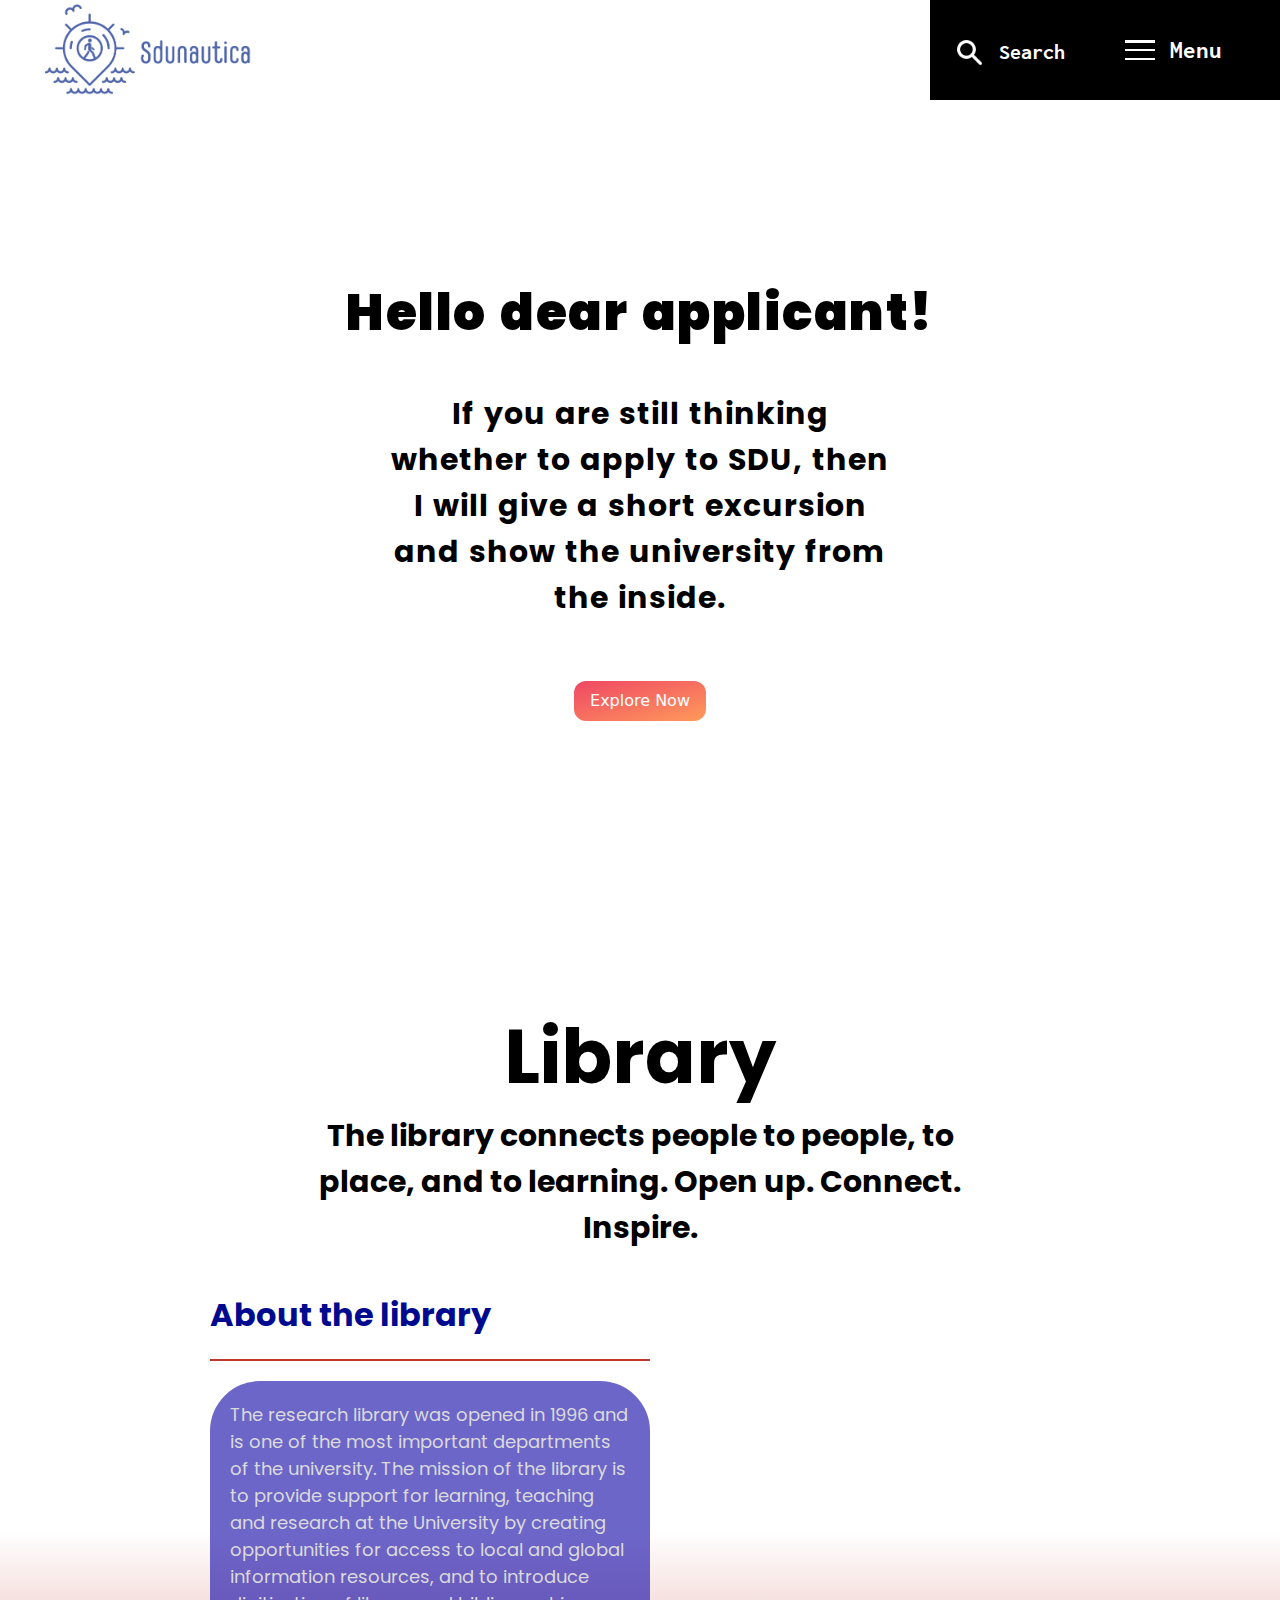
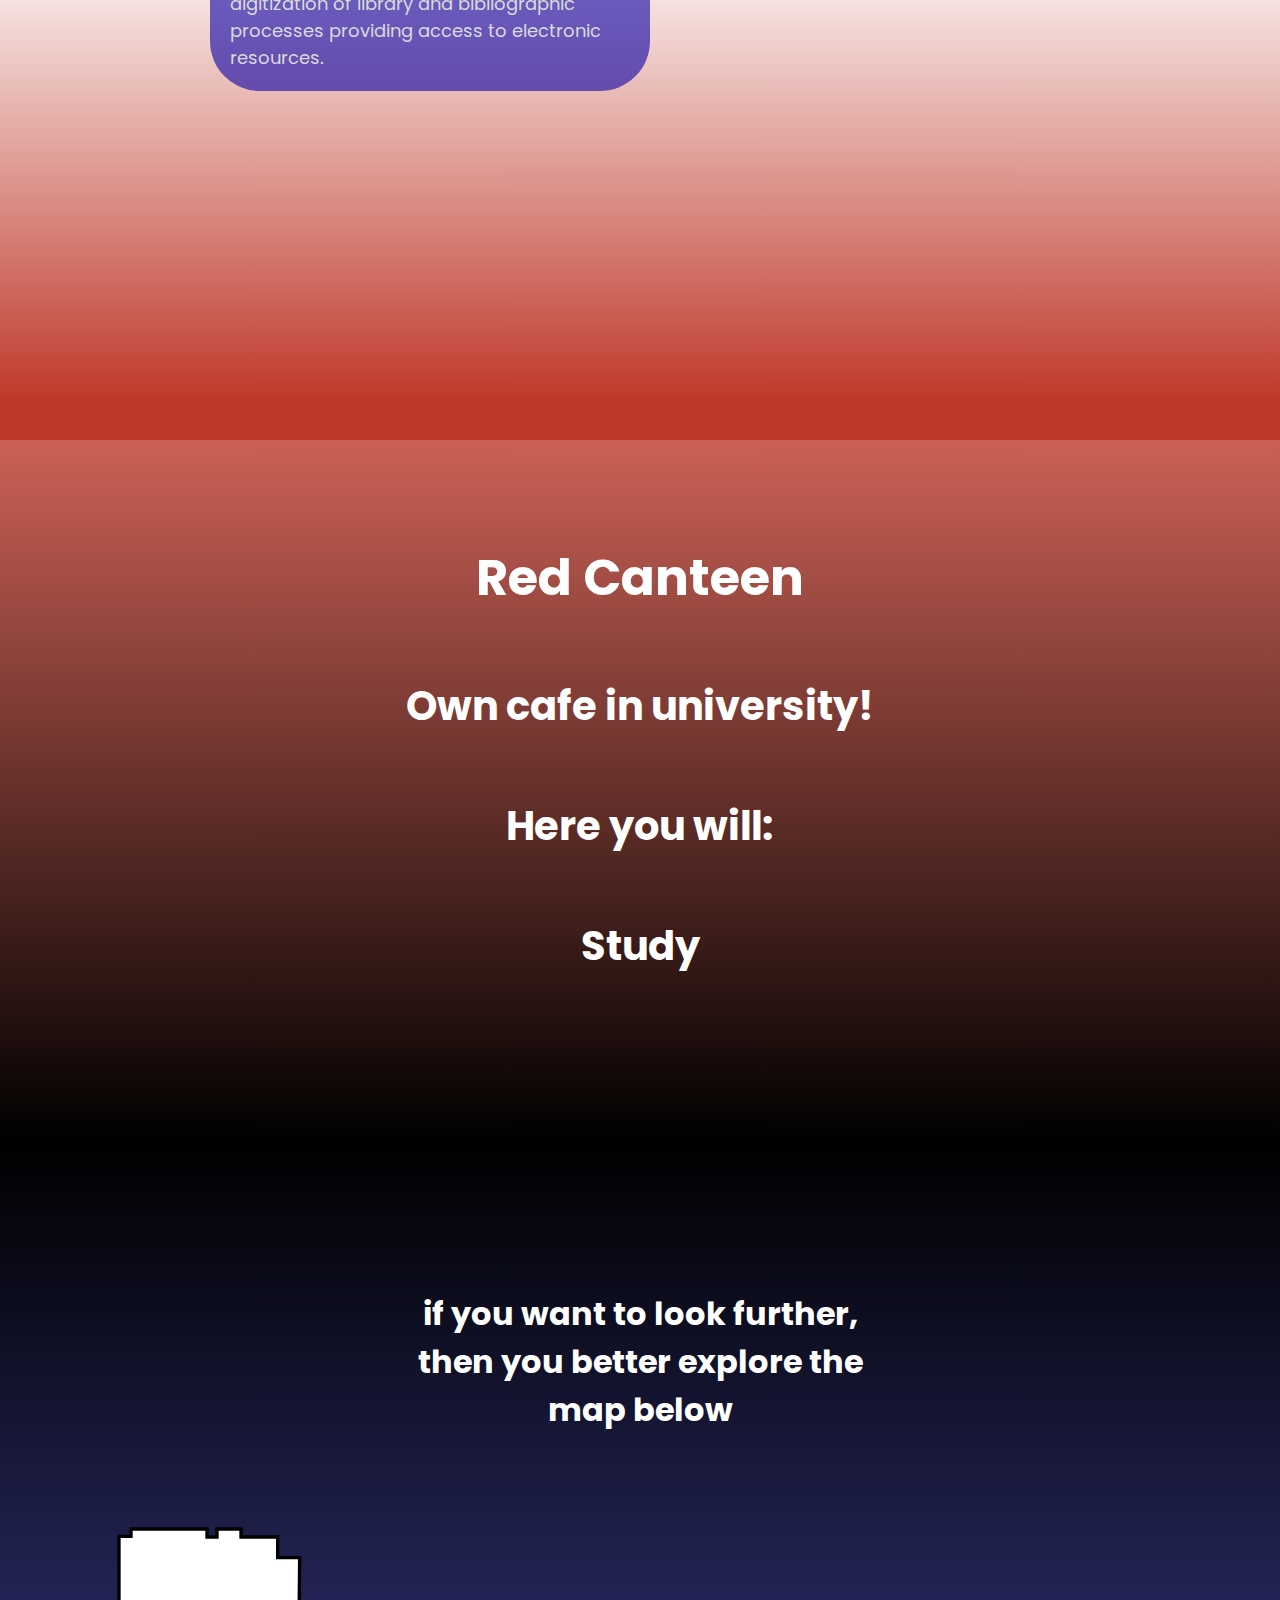
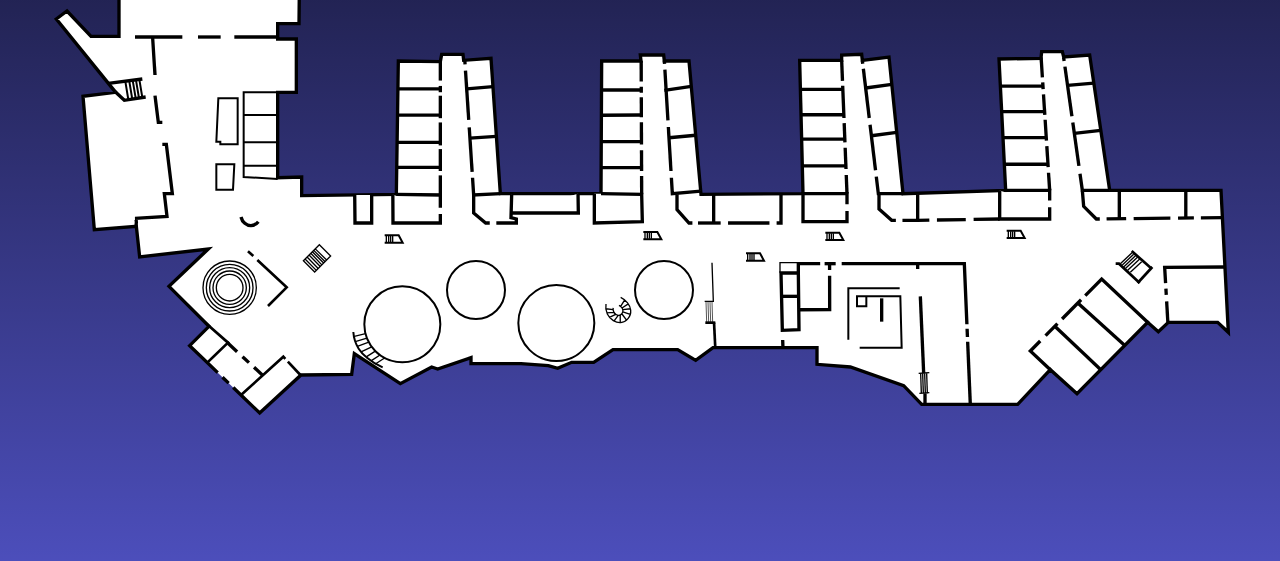
==== commit 39bb1d78: "lmost ended" ====
--- a/index.html
+++ b/index.html
@@ -4,46 +4,145 @@
     <meta charset="UTF-8">
     <meta http-equiv="X-UA-Compatible" content="IE=edge">
     <meta name="viewport" content="width=device-width, initial-scale=1.0">
-    <title>Sdunautica</title>
+    <title>Final Project</title>
     <link rel="stylesheet" href="css/style.css">
     <script src="https://code.jquery.com/jquery-3.6.0.slim.min.js"> </script>
     <script src="javaScript/script.js"></script>
+
 </head>
 <body>
     <div class="BigMenu">
         <div class="logo">
-            <img src="assets/logo.png" alt="">
+            <img id = "lg2" src="assets/logo2.png" alt="">
         </div>
+        <ul class="nav">
+            <li>
+                <a href = "https://library.sdu.edu.kz/">Library</a>
+            </li>
+            <li >
+                <a href="ac_catering.html">Dining room</a>
+            </li>
+            <li>
+                <a href="https://youtu.be/TZrZAJO4PW8?t=687">Red Canteen</a>
+                
+            </li>
+            <li>
+                <a href="https://youtu.be/TZrZAJO4PW8?t=1121">Foodcourt Eat&Chat</a>
+            </li>
+            
+        </ul>
     </div>
-    <div class="header">
-        <div class="logo">
-            <img src="assets/logo.png" alt="">
+    <div class="wrapper">
+        <div style="opacity:0;">asd</div>
+        <div class="header">
+            <div class="logo">
+                <img src="assets/logo.png" alt="">
+            </div>
+            <div class="searchAndMenu">
+                <div class="search-bar">
+                    <div class = "inp">
+                        <input type="text" >
+                    </div>
+                    <div class="search">
+                        <img src="assets/loopa.png" alt="">  
+                        <h1 id ="srch">Search</h1>  
+                    </div>
+                     
+                </div>
+            
+                <div class="menu">
+                    <div class="header_burger">
+                        <span></span>
+                    </div>
+                    <h1 id = "enum">Menu</h1>  
+                </div>
+            </div>
         </div>
-        <div class="searchAndMenu">
-            <div class="search">
-                    <img src="assets/loopa.png" alt="">  
-                    <h1>Search</h1>      
-            </div>
-            <div class="menu">
-                <div class="header_burger">
-                    <span></span>
-                </div>
-                <h1>Menu</h1>  
+        <div class="main">
+            <div class="text">
+                <h1><strong>Hello dear applicant!</strong> </h1>
+                <h2>If you are still thinking whether to apply to SDU, then I will give a short excursion and show the university from the inside.</h2>
+                <a href="#kart"><button class="exploreBtn" role="button">Explore Now</button></a>
+                
             </div>
         </div>
     </div>
+    <div class="library">
+        <div class="desk">
+             
+             <a href="https://library.sdu.edu.kz/"><h1>Library</h1></a>
 
+            <h2>The library connects people to people, to place, and to learning.
+                Open up. Connect. Inspire.</h2>
+        </div>
+        <div class="about">
+            <div class="aboutLibrary">
+                <h1>About the library</h1>
+                <hr>
+                <p>The research library was opened in 1996 and is one of the most important departments of the university. The mission of the library is to provide support for learning, teaching and research at the University by creating opportunities for access to local and global information resources, and to introduce digitization of library and bibliographic processes providing access to electronic resources.</p>
+            </div>
+            <div class="image-container">
+                <img src="https://sdu.edu.kz/wp-content/uploads/2019/10/AS_-40.jpg" alt="">
+                <img src="https://sdu.edu.kz/wp-content/uploads/2019/10/AS_-27.jpg" alt="" class="transition-image">
+               </div>
+        </div>
 
+    </div>
 
+    <div class="redCanteen">
+        <h1>Red Canteen</h1>
+        <h2>Own cafe in university!</h2>
+        <h2>Here you will:</h2>
+        <h2 id = "activity"></h2>
+    </div>
+
+    
+   
+
+<div id = "kart" class = "karta">
+    <h1>
+        if you want to look further, then you better explore the map below
+    </h1>
     <?xml version="1.0" encoding="utf-8"?>
     <svg version="1.1" id="Layer_1" xmlns="http://www.w3.org/2000/svg" xmlns:xlink="http://www.w3.org/1999/xlink" x="0px" y="0px"
          viewBox="0 0 1920 1080" style="enable-background:new 0 0 1920 1080;" xml:space="preserve">
-
-    <polygon class="st0" points="1458,855 1382,855 1356,828 1272,800 1226.5,795.5 1226,770.73 1171.27,770 1171,745.26 
+         <path class="st11" d="M342.95,823.72l-9.22-8.86 M326.57,807.97L284.5,767.5l29-29l-60-60l59-56l-103,12l-5-46l-63,5l-17-200l49-6
+         l-89-110l16-12l36,38h42v-150h18v-11h114v12h15v-12h36v12h55v31h33l-1,99h-32v23h28v80h-28v128l36-1v28l142-2l3-200l63,1l2-11h32
+         l1,9l41-3l14,203h151l1-199h59l-1-9h35l1,9h37l18,200l153-1l-5-200h63v-8l30-1l1,9l40-5l21,205l154-5l-10-197l63-1l1-10h31l2,8
+         l39-3l30,203h167l11,213l-16-15h-74l-15,14l-16-14l-106,107l-40-36l-49,52h-144l-27-28l-80-28l-50-4v-25h-156l-26,19l-27-16h-97
+         l-29,19h-33l-21,9l-14-4l-41-3h-75v-9l-50,17l-9-3l-47,25l-69-45l-4,31l-76,1l-62,57l-39.69-38.18"/>
+     <path class="st11" d="M178.5,256.23"/>
+     <line class="st11" x1="202.5" y1="304.5" x2="273.5" y2="304.5"/>
+     <line class="st11" x1="297" y1="304.5" x2="331" y2="304.5"/>
+     <line class="st11" x1="351.5" y1="304.5" x2="416.5" y2="304.5"/>
+     <line class="st11" x1="228.91" y1="304.5" x2="232.5" y2="361.5"/>
+     <polyline class="st11" points="232.5,392.5 237.5,432.5 243.5,432.5 	"/>
+     <path class="st11" d="M243.5,465.5h6l9,74h-12l4,34l-48,3c2.67,0,2.67,12,0,12"/>
+     <line class="st11" x1="1174.45" y1="770.5" x2="1174" y2="759"/>
+     <line class="st11" x1="1451.48" y1="761.69" x2="1455.47" y2="855.5"/>
+     <line class="st11" x1="1450.65" y1="742.2" x2="1451.17" y2="754.45"/>
+     <polyline class="st11" points="1262.53,644.5 1446.5,644.5 1450.36,735.39 	"/>
+     <line class="st11" x1="1236.91" y1="644.5" x2="1253.51" y2="644.5"/>
+     <polyline class="st11" points="1197.5,658.5 1198.5,743.5 1173.5,744.5 1171.5,658.5 1197.5,658.5 1197.5,644.5 1230.28,644.5 	"/>
+     <line class="st11" x1="1173.5" y1="693.5" x2="1197.5" y2="693.5"/>
+     <line class="st11" x1="1244.39" y1="653.89" x2="1244.38" y2="646.13"/>
+     <polyline class="st11" points="1198.15,713.6 1244.5,713.5 1244.41,662.7 	"/>
+     <line class="st11" x1="1380.5" y1="693.5" x2="1385.5" y2="808.5"/>
+     <line class="st11" x1="1376.5" y1="644.5" x2="1376.5" y2="652.5"/>
+     <line class="st11" x1="1387.5" y1="839" x2="1387.5" y2="855.5"/>
+     <a href="ac_catering.html">
+        <polygon class="st0" points="1458,855 1382,855 1356,828 1272,800 1226.5,795.5 1226,770.73 1171.27,770 1171,745.26 
         1199.03,744.03 1197.7,713 1244,713.59 1246,644 1448,644 "/>
-    <rect x="1198" y="642" class="st1" width="49" height="71"/>
+     </a>
+    <a href="https://www.youtube.com/watch?v=TZrZAJO4PW8">
+        <rect x="1198" y="642" class="st1" width="49" height="71"/>
     <rect x="1170" y="643" class="st2" width="26" height="14"/>
-    <polygon class="st3" points="1172,769 1073,769 1068,643 1170,642 "/>
+    </a>
+    
+    <a href="https://youtu.be/TZrZAJO4PW8?t=688">
+        <polygon class="st3" points="1172,769 1073,769 1068,643 1170,642 "/>
+    </a>
+    
     <polygon class="st4" points="204.75,576.75 205,590.08 142,593 124.34,395 174,387 187.5,400.5 233,395 237,432 242.99,432.99 
         250,466 258,539.82 247,539 251,574.36 "/>
     <image style="display:none;overflow:visible;" width="1280" height="960" xlink:href="[data-uri]
@@ -1758,26 +1857,17 @@
     /egnP6vUP8S0ZeNc18NY3+crlvTZZeNlllllllllllllllll6LL02WWXhf8Aq2/9RX7WtFFfin7L
     /9k=" transform="matrix(1.5031 0 0 1.5031 0 -171)">
     </image>
-    <polygon class="st5" points="430.69,680.69 341,763 255.2,679.41 337.31,597.31 "/>
-    <circle class="st6" cx="603.5" cy="735.5" r="57"/>
+    <a href="https://youtu.be/TZrZAJO4PW8?t=285"><polygon class="st5" points="430.69,680.69 341,763 255.2,679.41 337.31,597.31 "/></a>
+    <a href="https://youtu.be/TZrZAJO4PW8?t=380">
+        <circle class="st6" cx="603.5" cy="735.5" r="57"/>
     <circle class="st7" cx="714" cy="684" r="43.5"/>
     <circle class="st8" cx="834.5" cy="733.5" r="57"/>
     <circle class="st9" cx="996" cy="684" r="43.5"/>
+    </a>
     <path class="st10" d="M479.04,616.17l16.9,16.9L472,657l-16.9-16.9L479.04,616.17z M458,638l16.46,16.54 M461,635l16.31,16.69
          M463.6,631.6l16.77,17.03 M466.23,628.97l16.5,17.3 M485,643l-16.42-16.38 M470.66,624.54L487,641 M472.92,622.28L490,639"/>
     <g>
-        <path class="st11" d="M342.95,823.72l-9.22-8.86 M326.57,807.97L284.5,767.5l29-29l-60-60l59-56l-103,12l-5-46l-63,5l-17-200l49-6
-            l-89-110l16-12l36,38h42v-150h18v-11h114v12h15v-12h36v12h55v31h33l-1,99h-32v23h28v80h-28v128l36-1v28l142-2l3-200l63,1l2-11h32
-            l1,9l41-3l14,203h151l1-199h59l-1-9h35l1,9h37l18,200l153-1l-5-200h63v-8l30-1l1,9l40-5l21,205l154-5l-10-197l63-1l1-10h31l2,8
-            l39-3l30,203h167l11,213l-16-15h-74l-15,14l-16-14l-106,107l-40-36l-49,52h-144l-27-28l-80-28l-50-4v-25h-156l-26,19l-27-16h-97
-            l-29,19h-33l-21,9l-14-4l-41-3h-75v-9l-50,17l-9-3l-47,25l-69-45l-4,31l-76,1l-62,57l-39.69-38.18"/>
-        <path class="st11" d="M178.5,256.23"/>
-        <line class="st11" x1="202.5" y1="304.5" x2="273.5" y2="304.5"/>
-        <line class="st11" x1="297" y1="304.5" x2="331" y2="304.5"/>
-        <line class="st11" x1="351.5" y1="304.5" x2="416.5" y2="304.5"/>
-        <line class="st11" x1="228.91" y1="304.5" x2="232.5" y2="361.5"/>
-        <polyline class="st11" points="232.5,392.5 237.5,432.5 243.5,432.5 	"/>
-        <path class="st11" d="M243.5,465.5h6l9,74h-12l4,34l-48,3c2.67,0,2.67,12,0,12"/>
+       
         <path class="st12" d="M213,366"/>
         <polygon class="st13" points="330.5,461.5 324.5,461.5 327.5,396.5 356.5,396.5 356.5,465.5 330.5,465.5 	"/>
         <polygon class="st13" points="324.5,495.5 324.5,533.5 349.5,533.5 351.5,495.5 	"/>
@@ -1924,18 +2014,7 @@
         <line class="st14" x1="1072.94" y1="770.98" x2="1071.06" y2="733.02"/>
         <line class="st14" x1="1073" y1="733" x2="1058" y2="733"/>
         <path class="st15" d="M1059,702l1,30 M1062,702l1,30 M1065,702l1,30 M1068,702l1,30"/>
-        <line class="st11" x1="1174.45" y1="770.5" x2="1174" y2="759"/>
-        <line class="st11" x1="1451.48" y1="761.69" x2="1455.47" y2="855.5"/>
-        <line class="st11" x1="1450.65" y1="742.2" x2="1451.17" y2="754.45"/>
-        <polyline class="st11" points="1262.53,644.5 1446.5,644.5 1450.36,735.39 	"/>
-        <line class="st11" x1="1236.91" y1="644.5" x2="1253.51" y2="644.5"/>
-        <polyline class="st11" points="1197.5,658.5 1198.5,743.5 1173.5,744.5 1171.5,658.5 1197.5,658.5 1197.5,644.5 1230.28,644.5 	"/>
-        <line class="st11" x1="1173.5" y1="693.5" x2="1197.5" y2="693.5"/>
-        <line class="st11" x1="1244.39" y1="653.89" x2="1244.38" y2="646.13"/>
-        <polyline class="st11" points="1198.15,713.6 1244.5,713.5 1244.41,662.7 	"/>
-        <line class="st11" x1="1380.5" y1="693.5" x2="1385.5" y2="808.5"/>
-        <line class="st11" x1="1376.5" y1="644.5" x2="1376.5" y2="652.5"/>
-        <line class="st11" x1="1387.5" y1="839" x2="1387.5" y2="855.5"/>
+      
         <line class="st12" x1="1381" y1="809" x2="1382" y2="839"/>
         <line class="st12" x1="1384" y1="809" x2="1385" y2="839"/>
         <line class="st12" x1="1387" y1="809" x2="1388" y2="839"/>
@@ -1967,6 +2046,7 @@
         <polyline class="st11" points="172.79,386.62 186.5,399.5 218.5,394.5 	"/>
         <path class="st13" d="M208.98,368.08l4.52,27.2 M203.98,369.08l4.52,27.2 M198.98,369.08l4.52,27.2 M193.98,371.08l4.52,27.2
              M187.98,371.08l4.52,27.2"/>
+             <a href=""></a>
         <path class="st16" d="M216,626"/>
         <polyline class="st12" points="1170,658 1170,643 1197,643 	"/>
         <path class="st11" d="M394.5,810.5"/>
@@ -1976,7 +2056,7 @@
         <line class="st11" x1="340.5" y1="762.5" x2="355.64" y2="776.49"/>
     </g>
     </svg>
-    
+</div>
 
 
 
--- a/css/style.css
+++ b/css/style.css
@@ -1,77 +1,122 @@
 @import url('https://fonts.googleapis.com/css2?family=Inconsolata:wght@300&display=swap');
-
-* {
+@import url('https://fonts.googleapis.com/css2?family=Poppins:wght@300&display=swap');
+
+*{
     margin: 0;
-}
-
-.header {
+     font-family: 'Poppins', sans-serif;
+     scroll-behavior: smooth;
+}
+.header{
     height: 100px;
     display: flex;
-    justify-content: space-between
-}
-
-.logo img {
-    height: 90px;
-    margin: 10px 10px 10px 40px;
-}
-
-.searchAndMenu {
+    justify-content: space-between;
+    background-color: transparent;
+    position: fixed;
+    z-index: 4;
+    top: 0;
+    transition: top 0.5s ease-in-out;
+    width: 100%;
+    transition: background-color 0.4s linear;
+}
+.header.sticky{
+    background-color: rgb(255, 255, 255);
+    border-bottom: 1px solid rgb(65, 65, 65);
+}
+.header.active {
+    background-color: transparent;
+}
+.header.active .logo img{
+    display: none;
+}
+.header.active .search{
+    display: none;
+}
+
+.logo img{
+    height: 100px;
+    margin:0 10px 0 40px;
+    cursor:pointer;
+}
+.searchAndMenu{
     display: flex;
-}
-
-.search {
+ 
+}
+.search-bar{
+    display: flex;
+
+}
+.search{
+    width: 125px;
+    z-index: 2;
     background-color: #000000;
-    padding: 40px 30px;
+    padding:40px 30px 40px 10px;
     display: flex;
     color: #fff;
-    cursor: pointer;
-    transition: 0.3s;
-}
-
-.search:hover {
+    cursor:pointer;
+}
+
+.inp{
+    position: absolute;
+    opacity: 0;
+    padding:40px 10px 30px 10px;
+    background-color: #000000;
+    transition: 0.5s;
+    height: 30px;
+}
+.inp input{
+    border-radius: 30px;
+    height: 20px;
+}
+.inp.active{
+    opacity: 1;
+    transform: translateX(-190px);
+}
+
+
+
+  
+.search:hover{
     background-color: #313131;
 }
-
-.search img {
-
+.search img{
+    
     width: 25px;
     height: 25px;
-    margin-right: 10px;
-
-}
-
-.search h1 {
+    margin: 0 auto;
+    
+}
+.search h1{
     font-family: 'Inconsolata', monospace;
     font-size: 22px;
 }
 
-.menu {
+.menu{
+
+    width: 125px;
+    z-index: 5;
     background-color: #000000;
-    padding: 40px 30px;
-    cursor: pointer;
+    padding:40px 30px;
+    cursor:pointer;
     transition: 0.3s;
     color: white;
     display: flex;
-
-}
-
-.menu:hover {
+    transition: 0.5s;
+}
+.menu:hover{
     background-color: #313131;
 }
 
-.header_burger {
+.header_burger{
     display: block;
-    position: relative;
-    width: 30px;
-    height: 20px;
+    width:30px;
+    height:20px;
     margin-right: 15px;
     position: relative;
-    z-index: 3;
-
-}
-
+        z-index: 3;
+
+}
 .header_burger:before,
-.header_burger:after {
+.header_burger:after{
     content: '';
     background-color: #fff;
     position: absolute;
@@ -80,8 +125,7 @@
     left: 0;
 
 }
-
-.header_burger span {
+.header_burger span{
     position: absolute;
     left: 0;
     background-color: white;
@@ -90,43 +134,44 @@
     top: 9px;
     transition: all 0.3s ease 0s;
 }
-
-.header_burger:before {
+.header_burger:before{
     top: 0;
     transition: all 0.3s ease 0s;
 
 }
-
-.header_burger:after {
+.header_burger:after{
     bottom: 0;
     transition: all 0.3s ease 0s;
 
 }
-
-.header_burger.active:before {
+.header_burger.active:before{
     transform: rotate(45deg);
     top: 9px;
 }
-
-.header_burger.active span {
+.menu.active {
+    background-color: transparent;
+ 
+}
+
+.header_burger.active span{
     transform: scale(0);
-}
-
-.header_burger.active:after {
+      }
+.header_burger.active:after{
     transform: rotate(-45deg);
     bottom: 9px;
 }
 
-.menu h1 {
+.menu h1{
     font-family: 'Inconsolata', monospace;
     font-size: 25px;
     margin-top: -3px;
-}
-
-.BigMenu {
+    
+}
+.BigMenu{
+    z-index: 2;
     position: fixed;
     top: -100%;
-    left: 0;
+    left:0;
     width: 100%;
     height: 100%;
 
@@ -136,60 +181,375 @@
     background-color: rgb(27, 34, 31);
 }
 
-.BigMenu.active {
+.BigMenu.active{
     top: 0;
 }
-
-.st11 {
-    fill: none;
-    stroke: #000000;
-    stroke-width: 5;
-}
-
-.st12 {
-    fill: none;
-    stroke: #000000;
-    stroke-width: 2;
-}
-
-.st13 {
-    fill: none;
-    stroke: #000000;
-    stroke-width: 3;
-}
-
-.st14 {
-    fill: none;
-    stroke: #000000;
-    stroke-width: 4;
-}
-
-.st10 {
-    fill: none;
-    stroke: #000000;
-    stroke-width: 2;
-}
-
-.st15 {
-    fill: none;
-    stroke: #000000;
-}
-
-.st0, .st1, .st2, .st3, .st4, .st5, .st16 {
+.nav{
+    list-style-type: none;
+}
+.nav a{
+   font-size: 50px;
+    text-decoration: none;
+    color: white;
+}
+.nav a:hover{
+    color:#aaaaaa
+}
+.nav li{
+    margin: 50px auto;
+}
+.main{
+    font-family: 'Poppins', sans-serif;
+}
+
+.text{
+    margin: 250px auto 0 auto;
+    text-align: center;
+   
+    letter-spacing: 1.5px;
+    word-spacing: 3px;
+}
+.text h1{
+    margin:0 auto;
+    font-size: 50px;
+    width: 700px;
+    margin-bottom:40px;
+}
+.text h2{
+    color: black;
+    margin:0 auto;
+    letter-spacing: 1px;
+    word-spacing: 2px;
+    font-size: 30px;
+    width: 500px;
+}
+.exploreBtn {
+    background: linear-gradient(to bottom right, #EF4765, #FF9A5A);
+    border: 0;
+    border-radius: 12px;
+    color: #FFFFFF;
+    cursor: pointer;
+    display: inline-block;
+    font-family: -apple-system,system-ui,"Segoe UI",Roboto,Helvetica,Arial,sans-serif;
+    font-size: 16px;
+    font-weight: 500;
+    line-height: 2.5;
+    outline: transparent;
+    padding: 0 1rem;
+    margin: 60px auto;
+    text-align: center;
+    text-decoration: none;
+    transition: box-shadow .2s ease-in-out;
+    user-select: none;
+    -webkit-user-select: none;
+    touch-action: manipulation;
+    white-space: nowrap;
+  }
+  
+  .button-62:not([disabled]):focus {
+    box-shadow: 0 0 .25rem rgba(0, 0, 0, 0.5), -.125rem -.125rem 1rem rgba(239, 71, 101, 0.5), .125rem .125rem 1rem rgba(255, 154, 90, 0.5);
+  }
+  
+  .button-62:not([disabled]):hover {
+    box-shadow: 0 0 .25rem rgba(0, 0, 0, 0.5), -.125rem -.125rem 1rem rgba(239, 71, 101, 0.5), .125rem .125rem 1rem rgba(255, 154, 90, 0.5);
+  }
+.wrapper{
+    height: 1000px;
+    background-image: linear-gradient(transparent 50px, white), url("https://upload.wikimedia.org/wikipedia/commons/2/2a/Suleyman_Demirel_University_-_Outside_view.jpg");
+    background-position: center;
+    background-size: cover;
+ 
+}
+.library{
+    height: 1000px;
+    border-bottom: 40px solid rgba(191, 57, 43, 1);
+    background-image: linear-gradient(to bottom, rgb(255, 255, 255) 10%, rgb(255, 255, 255) calc(50% - 400px), transparent calc(50% - 10px), transparent calc(50% + 30px), #BF392B calc(50% + 500px)), url("https://sdu.edu.kz/wp-content/uploads/2019/10/AS_-12.jpg");
+    background-position: center;
+    background-size: cover;
+
+}
+.desk a{
+    color:black;
+
+    text-decoration: none;
+}
+.desk a h1{
+    
+    text-align: center;
+    font-size: 75px;
+}
+.desk h2{
+    color: black;
+    margin: 0 auto;
+    text-align: center;
+    font-size: 30px;
+    width: 700px;
+    margin-bottom: 40px;
+}
+.image-container{
+    margin: 0 auto;
+    height: auto;
+
+    position: relative;
+}
+.image-container img{
+    max-width: 800px;
+    max-height: 400px;
+    cursor: pointer;
+}
+.transition-image{
+    position: absolute;
+    top:0px;
+    left: 0px;
+    opacity:0;
+    transition: opacity 0.5s ease;
+}
+.transition-image:hover{
+    opacity: 1;
+}
+.about{
+    display: flex;
+    justify-content: space-between;
+}
+.aboutLibrary{
+    margin: 0 auto;
+}
+.aboutLibrary h1{
+    color:rgb(0, 10, 143);
+}
+.aboutLibrary hr{
+    border: 1px solid #BF392B;
+    background-color: #BF392B;
+    margin: 20px auto;
+}
+.aboutLibrary p{
+    color:rgb(218, 218, 218);
+    font-size: 18px;
+    width: 400px;
+    background-color: rgba(11, 0, 165, 0.6);
+    padding: 20px;
+    border-radius: 50px;
+}
+.redCanteen{
+    height: 700px;
+    background-image: linear-gradient(rgba(191, 57, 43, 0.8) , rgba(0, 0, 0, 1)),url("https://zhudysblog.files.wordpress.com/2019/03/whatsapp-image-2019-03-11-at-22.15.05.jpeg");
+    background-position: center;
+    background-size: cover;
+}
+.redCanteen h1{
+    font-size: 50px;
+    padding-top: 100px;
+    padding-bottom: 60px;
+}
+.redCanteen h1, h2{
+    margin: 0 auto;
+    text-align: center;
+    color: #fff;
+}
+.redCanteen h2{
+    font-size: 40px;
+    padding-bottom: 60px;
+}
+.st11{fill:white;stroke:#000000;stroke-width:5;}
+.st12{fill:none;stroke:#000000;stroke-width:2;}
+.st13{fill:none;stroke:#000000;stroke-width:3;}
+.st14{fill:none;stroke:#000000;stroke-width:4;}
+.st10{fill:none;stroke:#000000;stroke-width:2;}
+.st15{fill:none;stroke:#000000;}
+
+.st0, .st1, .st2, .st3,.st4, .st5, .st16 {
     fill: transparent;
-    stroke: #000000;
-    stroke-width: 0;
+    stroke:#000000;stroke-width: 0;
     transition: 1s;
 }
-
-.st6, .st7, .st8, .st9 {
+.st16{
+    stroke-width: 100px;
+}
+ .st6, .st7, .st8, .st9{
     fill: transparent;
-    stroke: #000000;
-    stroke-width: 3px;
+    stroke:#000000;stroke-width: 3px;
     transition: 1s;
 }
 
 .st0:hover, .st1:hover, .st2:hover, .st3:hover, .st4:hover, .st5:hover, .st6:hover, .st7:hover, .st8:hover, .st9:hover, .st16:hover {
-    fill: rgb(102, 212, 255);
+    fill: rgb(170, 231, 255);
     cursor: pointer;
+}
+.karta{
+    background-image: linear-gradient(rgba(0, 0, 0, 1) , rgba(0, 3, 158, 0.7)),url("https://i.pinimg.com/736x/d2/66/73/d26673d6106e11fa1f402fe0124c174c.jpg");
+    background-position: center;
+    background-size: cover;
+    text-align: center;
+
+}
+.karta h1{
+    margin: 0 auto;
+    padding-top: 150px;
+    color: white;
+    width:500px;
+}
+@media (max-width:1120px){
+    .image-container img{
+        margin-top: 100px;
+        max-width: 450px;
+        max-height: 250px;
+        cursor: pointer;
+    }
+    .desk a h1{
+        font-size: 50px;
+    }
+    .desk h2{
+    
+        font-size: 25px;
+        
+    }
+}
+@media (max-width:910px){
+    .image-container img{
+        margin-top: 150px;
+        max-width: 400px;
+        max-height: 225px;
+        cursor: pointer;
+    }
+    .desk a h1{
+        font-size: 50px;
+    }
+    .desk h2{
+    
+        font-size: 25px;
+        
+    }
+
+    .aboutLibrary hr{
+        border: 1px solid #BF392B;
+        background-color: #BF392B;
+        margin: 20px auto;
+    }
+    .aboutLibrary p{
+        color:rgb(218, 218, 218);
+        font-size: 15px;
+        width: 275px;
+        background-color: rgba(11, 0, 165, 0.6);
+        padding: 20px;
+        border-radius: 50px;
+    }
+}
+@media (max-width:760px){
+    #enum, #srch{
+        display: none;
+    }
+  
+    .search{
+        padding: auto;
+    }
+    .menu, .search{
+       
+        width: fit-content;
+    }
+    .logo{
+        opacity: 0;
+        width: 0px;
+    }
+    .about{
+        display: block;
+        margin: 0 auto;
+        text-align: center;
+    }
+    .image-container img{
+        margin-top: 150px;
+        max-width: 300px;
+        max-height: 225px;
+        cursor: pointer;
+    }
+    .desk a h1{
+        font-size: 50px;
+    }
+    .desk h2{
+    
+        font-size: 25px;
+        
+    }
+
+    .aboutLibrary hr{
+        border: 1px solid #BF392B;
+        background-color: #BF392B;
+        margin: 20px auto;
+    }
+    .aboutLibrary p{
+        margin: 0 auto;
+        text-align: center;
+    }
+    .karta h1{
+        font-size: 25px;
+    }
+    .nav a{
+        font-size: 30px;
+         
+     }
+}
+@media (max-width:500px){
+    #enum, #srch{
+        display: none;
+    }
+  
+    .search{
+        padding: auto;
+    }
+    .menu, .search{
+       
+        width: fit-content;
+    }
+    .logo{
+        opacity: 0;
+        width: 0px;
+    }
+    .about{
+        display: block;
+        margin: 0 auto;
+        text-align: center;
+    }
+    .image-container img{
+        margin-top: 150px;
+        max-width: 300px;
+        max-height: 225px;
+        cursor: pointer;
+    }
+    .desk a h1{
+        font-size: 40px;
+    }
+    .desk h2{
+    
+        font-size: 22px;
+        width: 200px;
+        
+    }
+
+    .aboutLibrary hr{
+        border: 1px solid #BF392B;
+        background-color: #BF392B;
+        margin: 20px auto;
+    }
+    .aboutLibrary p{
+        margin: 0 auto;
+        text-align: center;
+    }
+    .karta h1{
+        font-size: 20px;
+        width: 200px;
+    }
+    .nav a{
+        font-size: 30px;
+         
+     }
+     .text strong{
+         font-size: 30px;
+         margin: 0 200px 0 0
+     }
+     .text h2{
+        font-size: 20px;
+        width: 300px;
+    }
+    .redCanteen h1, .redCanteen h2{
+        font-size: 28px;
+    }
 }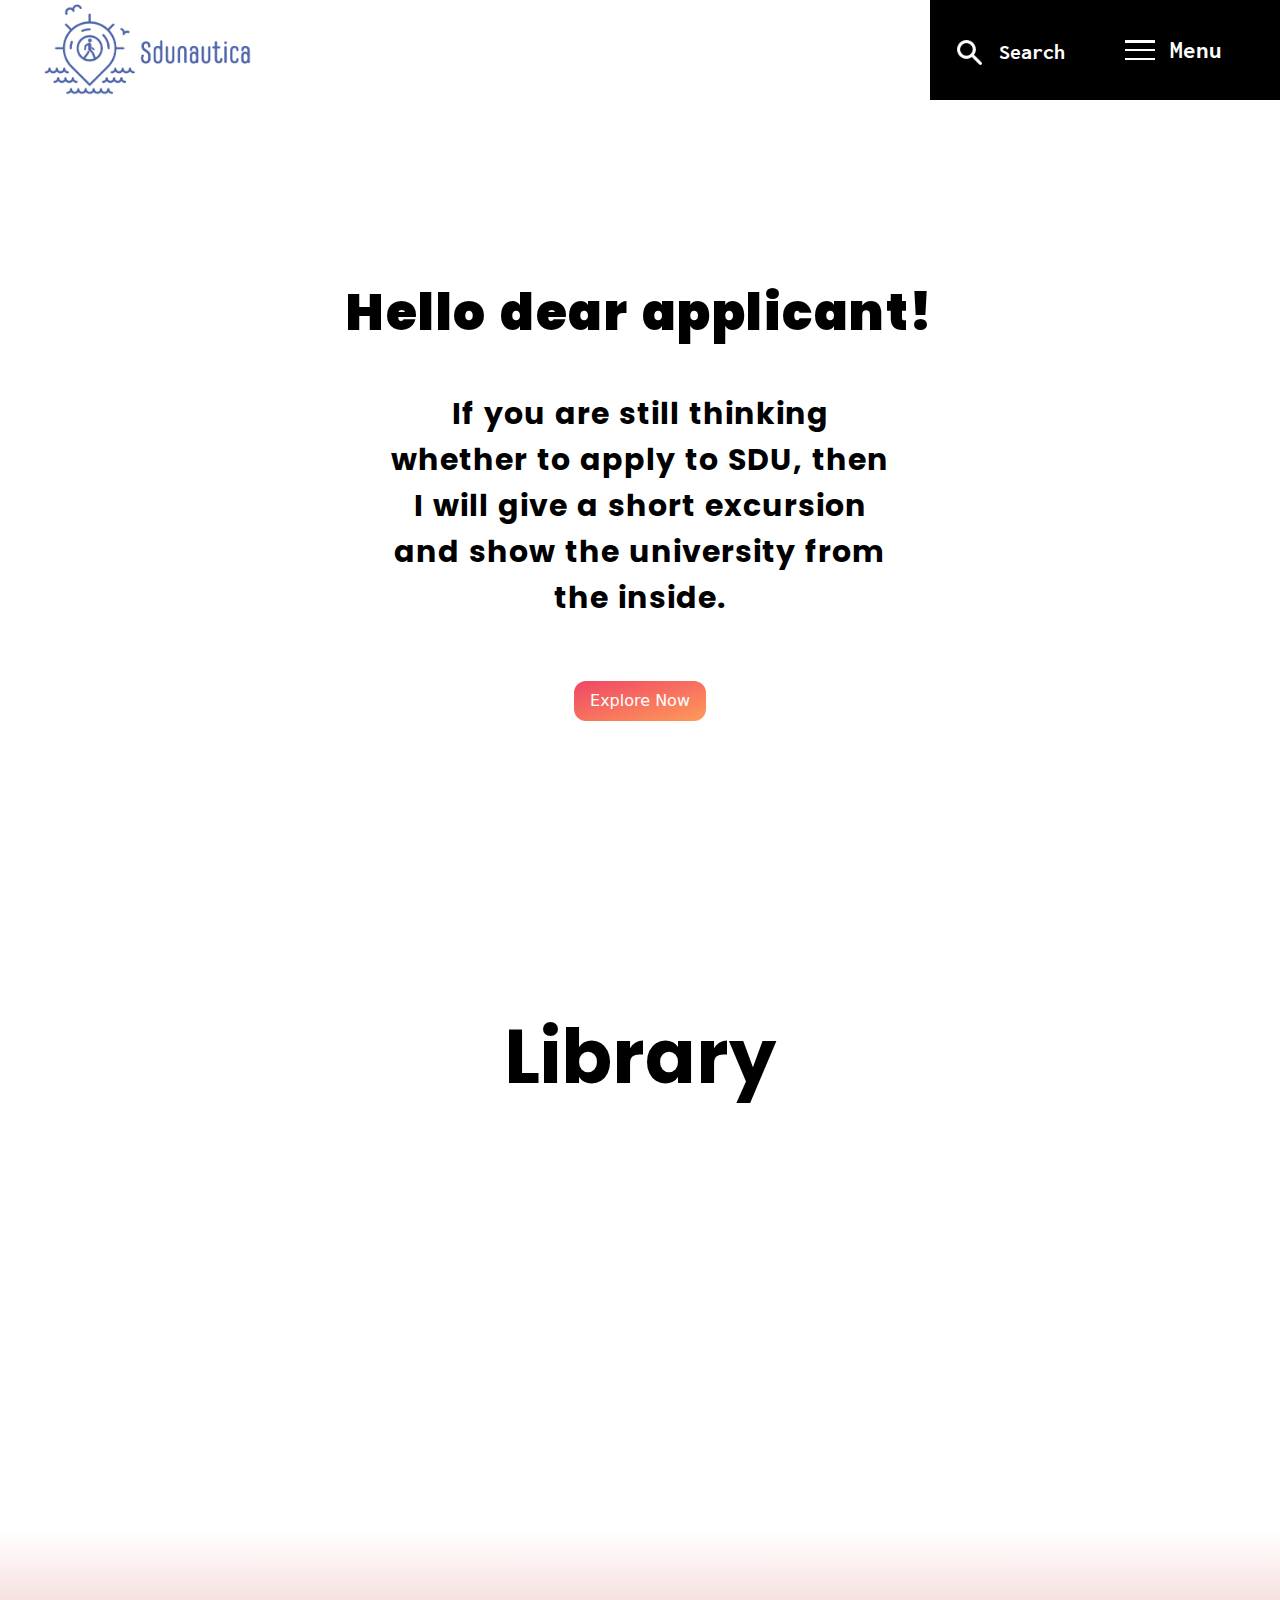
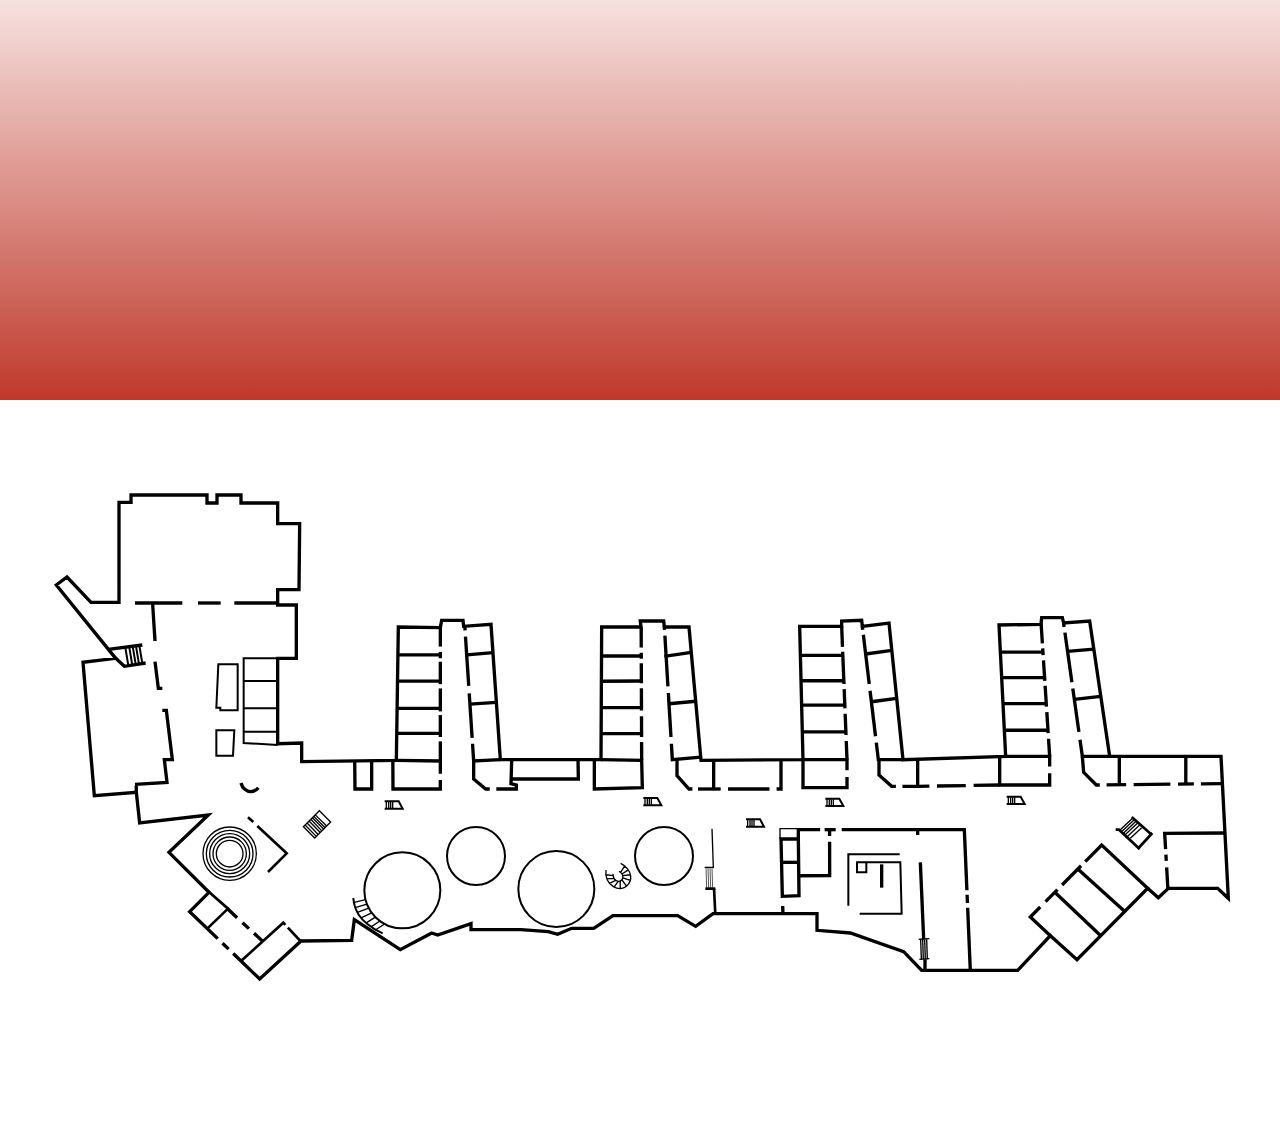
==== commit a3d47c19: "added ac_catering page" ====
--- a/index.html
+++ b/index.html
@@ -4,7 +4,7 @@
     <meta charset="UTF-8">
     <meta http-equiv="X-UA-Compatible" content="IE=edge">
     <meta name="viewport" content="width=device-width, initial-scale=1.0">
-    <title>Final Project</title>
+    <title>Sdunautica</title>
     <link rel="stylesheet" href="css/style.css">
     <script src="https://code.jquery.com/jquery-3.6.0.slim.min.js"> </script>
     <script src="javaScript/script.js"></script>
@@ -13,21 +13,19 @@
 <body>
     <div class="BigMenu">
         <div class="logo">
-            <img id = "lg2" src="assets/logo2.png" alt="">
+            <img src="assets/logo2.png" alt="">
         </div>
         <ul class="nav">
+            <li class="canteen">
+                <a href>Library</a>
+                <h1><a href=""></a></h1>
+            </li>
+            <li>Dining room</li>
             <li>
-                <a href = "https://library.sdu.edu.kz/">Library</a>
-            </li>
-            <li >
-                <a href="ac_catering.html">Dining room</a>
+                Red Canteen
             </li>
             <li>
-                <a href="https://youtu.be/TZrZAJO4PW8?t=687">Red Canteen</a>
-                
-            </li>
-            <li>
-                <a href="https://youtu.be/TZrZAJO4PW8?t=1121">Foodcourt Eat&Chat</a>
+                Foodcourt Eat&Chat
             </li>
             
         </ul>
@@ -45,7 +43,7 @@
                     </div>
                     <div class="search">
                         <img src="assets/loopa.png" alt="">  
-                        <h1 id ="srch">Search</h1>  
+                        <h1>Search</h1>  
                     </div>
                      
                 </div>
@@ -62,87 +60,26 @@
             <div class="text">
                 <h1><strong>Hello dear applicant!</strong> </h1>
                 <h2>If you are still thinking whether to apply to SDU, then I will give a short excursion and show the university from the inside.</h2>
-                <a href="#kart"><button class="exploreBtn" role="button">Explore Now</button></a>
-                
+<button class="exploreBtn" role="button">Explore Now</button>
             </div>
         </div>
     </div>
     <div class="library">
-        <div class="desk">
-             
-             <a href="https://library.sdu.edu.kz/"><h1>Library</h1></a>
-
-            <h2>The library connects people to people, to place, and to learning.
-                Open up. Connect. Inspire.</h2>
-        </div>
-        <div class="about">
-            <div class="aboutLibrary">
-                <h1>About the library</h1>
-                <hr>
-                <p>The research library was opened in 1996 and is one of the most important departments of the university. The mission of the library is to provide support for learning, teaching and research at the University by creating opportunities for access to local and global information resources, and to introduce digitization of library and bibliographic processes providing access to electronic resources.</p>
-            </div>
-            <div class="image-container">
-                <img src="https://sdu.edu.kz/wp-content/uploads/2019/10/AS_-40.jpg" alt="">
-                <img src="https://sdu.edu.kz/wp-content/uploads/2019/10/AS_-27.jpg" alt="" class="transition-image">
-               </div>
-        </div>
-
+        <h1>Library</h1>
     </div>
-
-    <div class="redCanteen">
-        <h1>Red Canteen</h1>
-        <h2>Own cafe in university!</h2>
-        <h2>Here you will:</h2>
-        <h2 id = "activity"></h2>
-    </div>
-
-    
    
 
-<div id = "kart" class = "karta">
-    <h1>
-        if you want to look further, then you better explore the map below
-    </h1>
+
+
     <?xml version="1.0" encoding="utf-8"?>
     <svg version="1.1" id="Layer_1" xmlns="http://www.w3.org/2000/svg" xmlns:xlink="http://www.w3.org/1999/xlink" x="0px" y="0px"
          viewBox="0 0 1920 1080" style="enable-background:new 0 0 1920 1080;" xml:space="preserve">
-         <path class="st11" d="M342.95,823.72l-9.22-8.86 M326.57,807.97L284.5,767.5l29-29l-60-60l59-56l-103,12l-5-46l-63,5l-17-200l49-6
-         l-89-110l16-12l36,38h42v-150h18v-11h114v12h15v-12h36v12h55v31h33l-1,99h-32v23h28v80h-28v128l36-1v28l142-2l3-200l63,1l2-11h32
-         l1,9l41-3l14,203h151l1-199h59l-1-9h35l1,9h37l18,200l153-1l-5-200h63v-8l30-1l1,9l40-5l21,205l154-5l-10-197l63-1l1-10h31l2,8
-         l39-3l30,203h167l11,213l-16-15h-74l-15,14l-16-14l-106,107l-40-36l-49,52h-144l-27-28l-80-28l-50-4v-25h-156l-26,19l-27-16h-97
-         l-29,19h-33l-21,9l-14-4l-41-3h-75v-9l-50,17l-9-3l-47,25l-69-45l-4,31l-76,1l-62,57l-39.69-38.18"/>
-     <path class="st11" d="M178.5,256.23"/>
-     <line class="st11" x1="202.5" y1="304.5" x2="273.5" y2="304.5"/>
-     <line class="st11" x1="297" y1="304.5" x2="331" y2="304.5"/>
-     <line class="st11" x1="351.5" y1="304.5" x2="416.5" y2="304.5"/>
-     <line class="st11" x1="228.91" y1="304.5" x2="232.5" y2="361.5"/>
-     <polyline class="st11" points="232.5,392.5 237.5,432.5 243.5,432.5 	"/>
-     <path class="st11" d="M243.5,465.5h6l9,74h-12l4,34l-48,3c2.67,0,2.67,12,0,12"/>
-     <line class="st11" x1="1174.45" y1="770.5" x2="1174" y2="759"/>
-     <line class="st11" x1="1451.48" y1="761.69" x2="1455.47" y2="855.5"/>
-     <line class="st11" x1="1450.65" y1="742.2" x2="1451.17" y2="754.45"/>
-     <polyline class="st11" points="1262.53,644.5 1446.5,644.5 1450.36,735.39 	"/>
-     <line class="st11" x1="1236.91" y1="644.5" x2="1253.51" y2="644.5"/>
-     <polyline class="st11" points="1197.5,658.5 1198.5,743.5 1173.5,744.5 1171.5,658.5 1197.5,658.5 1197.5,644.5 1230.28,644.5 	"/>
-     <line class="st11" x1="1173.5" y1="693.5" x2="1197.5" y2="693.5"/>
-     <line class="st11" x1="1244.39" y1="653.89" x2="1244.38" y2="646.13"/>
-     <polyline class="st11" points="1198.15,713.6 1244.5,713.5 1244.41,662.7 	"/>
-     <line class="st11" x1="1380.5" y1="693.5" x2="1385.5" y2="808.5"/>
-     <line class="st11" x1="1376.5" y1="644.5" x2="1376.5" y2="652.5"/>
-     <line class="st11" x1="1387.5" y1="839" x2="1387.5" y2="855.5"/>
-     <a href="ac_catering.html">
-        <polygon class="st0" points="1458,855 1382,855 1356,828 1272,800 1226.5,795.5 1226,770.73 1171.27,770 1171,745.26 
+
+    <polygon class="st0" points="1458,855 1382,855 1356,828 1272,800 1226.5,795.5 1226,770.73 1171.27,770 1171,745.26 
         1199.03,744.03 1197.7,713 1244,713.59 1246,644 1448,644 "/>
-     </a>
-    <a href="https://www.youtube.com/watch?v=TZrZAJO4PW8">
-        <rect x="1198" y="642" class="st1" width="49" height="71"/>
+    <rect x="1198" y="642" class="st1" width="49" height="71"/>
     <rect x="1170" y="643" class="st2" width="26" height="14"/>
-    </a>
-    
-    <a href="https://youtu.be/TZrZAJO4PW8?t=688">
-        <polygon class="st3" points="1172,769 1073,769 1068,643 1170,642 "/>
-    </a>
-    
+    <polygon class="st3" points="1172,769 1073,769 1068,643 1170,642 "/>
     <polygon class="st4" points="204.75,576.75 205,590.08 142,593 124.34,395 174,387 187.5,400.5 233,395 237,432 242.99,432.99 
         250,466 258,539.82 247,539 251,574.36 "/>
     <image style="display:none;overflow:visible;" width="1280" height="960" xlink:href="[data-uri]
@@ -1857,17 +1794,26 @@
     /egnP6vUP8S0ZeNc18NY3+crlvTZZeNlllllllllllllllll6LL02WWXhf8Aq2/9RX7WtFFfin7L
     /9k=" transform="matrix(1.5031 0 0 1.5031 0 -171)">
     </image>
-    <a href="https://youtu.be/TZrZAJO4PW8?t=285"><polygon class="st5" points="430.69,680.69 341,763 255.2,679.41 337.31,597.31 "/></a>
-    <a href="https://youtu.be/TZrZAJO4PW8?t=380">
-        <circle class="st6" cx="603.5" cy="735.5" r="57"/>
+    <polygon class="st5" points="430.69,680.69 341,763 255.2,679.41 337.31,597.31 "/>
+    <circle class="st6" cx="603.5" cy="735.5" r="57"/>
     <circle class="st7" cx="714" cy="684" r="43.5"/>
     <circle class="st8" cx="834.5" cy="733.5" r="57"/>
     <circle class="st9" cx="996" cy="684" r="43.5"/>
-    </a>
     <path class="st10" d="M479.04,616.17l16.9,16.9L472,657l-16.9-16.9L479.04,616.17z M458,638l16.46,16.54 M461,635l16.31,16.69
          M463.6,631.6l16.77,17.03 M466.23,628.97l16.5,17.3 M485,643l-16.42-16.38 M470.66,624.54L487,641 M472.92,622.28L490,639"/>
     <g>
-       
+        <path class="st11" d="M342.95,823.72l-9.22-8.86 M326.57,807.97L284.5,767.5l29-29l-60-60l59-56l-103,12l-5-46l-63,5l-17-200l49-6
+            l-89-110l16-12l36,38h42v-150h18v-11h114v12h15v-12h36v12h55v31h33l-1,99h-32v23h28v80h-28v128l36-1v28l142-2l3-200l63,1l2-11h32
+            l1,9l41-3l14,203h151l1-199h59l-1-9h35l1,9h37l18,200l153-1l-5-200h63v-8l30-1l1,9l40-5l21,205l154-5l-10-197l63-1l1-10h31l2,8
+            l39-3l30,203h167l11,213l-16-15h-74l-15,14l-16-14l-106,107l-40-36l-49,52h-144l-27-28l-80-28l-50-4v-25h-156l-26,19l-27-16h-97
+            l-29,19h-33l-21,9l-14-4l-41-3h-75v-9l-50,17l-9-3l-47,25l-69-45l-4,31l-76,1l-62,57l-39.69-38.18"/>
+        <path class="st11" d="M178.5,256.23"/>
+        <line class="st11" x1="202.5" y1="304.5" x2="273.5" y2="304.5"/>
+        <line class="st11" x1="297" y1="304.5" x2="331" y2="304.5"/>
+        <line class="st11" x1="351.5" y1="304.5" x2="416.5" y2="304.5"/>
+        <line class="st11" x1="228.91" y1="304.5" x2="232.5" y2="361.5"/>
+        <polyline class="st11" points="232.5,392.5 237.5,432.5 243.5,432.5 	"/>
+        <path class="st11" d="M243.5,465.5h6l9,74h-12l4,34l-48,3c2.67,0,2.67,12,0,12"/>
         <path class="st12" d="M213,366"/>
         <polygon class="st13" points="330.5,461.5 324.5,461.5 327.5,396.5 356.5,396.5 356.5,465.5 330.5,465.5 	"/>
         <polygon class="st13" points="324.5,495.5 324.5,533.5 349.5,533.5 351.5,495.5 	"/>
@@ -2014,7 +1960,18 @@
         <line class="st14" x1="1072.94" y1="770.98" x2="1071.06" y2="733.02"/>
         <line class="st14" x1="1073" y1="733" x2="1058" y2="733"/>
         <path class="st15" d="M1059,702l1,30 M1062,702l1,30 M1065,702l1,30 M1068,702l1,30"/>
-      
+        <line class="st11" x1="1174.45" y1="770.5" x2="1174" y2="759"/>
+        <line class="st11" x1="1451.48" y1="761.69" x2="1455.47" y2="855.5"/>
+        <line class="st11" x1="1450.65" y1="742.2" x2="1451.17" y2="754.45"/>
+        <polyline class="st11" points="1262.53,644.5 1446.5,644.5 1450.36,735.39 	"/>
+        <line class="st11" x1="1236.91" y1="644.5" x2="1253.51" y2="644.5"/>
+        <polyline class="st11" points="1197.5,658.5 1198.5,743.5 1173.5,744.5 1171.5,658.5 1197.5,658.5 1197.5,644.5 1230.28,644.5 	"/>
+        <line class="st11" x1="1173.5" y1="693.5" x2="1197.5" y2="693.5"/>
+        <line class="st11" x1="1244.39" y1="653.89" x2="1244.38" y2="646.13"/>
+        <polyline class="st11" points="1198.15,713.6 1244.5,713.5 1244.41,662.7 	"/>
+        <line class="st11" x1="1380.5" y1="693.5" x2="1385.5" y2="808.5"/>
+        <line class="st11" x1="1376.5" y1="644.5" x2="1376.5" y2="652.5"/>
+        <line class="st11" x1="1387.5" y1="839" x2="1387.5" y2="855.5"/>
         <line class="st12" x1="1381" y1="809" x2="1382" y2="839"/>
         <line class="st12" x1="1384" y1="809" x2="1385" y2="839"/>
         <line class="st12" x1="1387" y1="809" x2="1388" y2="839"/>
@@ -2046,7 +2003,6 @@
         <polyline class="st11" points="172.79,386.62 186.5,399.5 218.5,394.5 	"/>
         <path class="st13" d="M208.98,368.08l4.52,27.2 M203.98,369.08l4.52,27.2 M198.98,369.08l4.52,27.2 M193.98,371.08l4.52,27.2
              M187.98,371.08l4.52,27.2"/>
-             <a href=""></a>
         <path class="st16" d="M216,626"/>
         <polyline class="st12" points="1170,658 1170,643 1197,643 	"/>
         <path class="st11" d="M394.5,810.5"/>
@@ -2056,7 +2012,7 @@
         <line class="st11" x1="340.5" y1="762.5" x2="355.64" y2="776.49"/>
     </g>
     </svg>
-</div>
+    
 
 
 
--- a/css/style.css
+++ b/css/style.css
@@ -1,12 +1,12 @@
 @import url('https://fonts.googleapis.com/css2?family=Inconsolata:wght@300&display=swap');
 @import url('https://fonts.googleapis.com/css2?family=Poppins:wght@300&display=swap');
 
-*{
+* {
     margin: 0;
      font-family: 'Poppins', sans-serif;
-     scroll-behavior: smooth;
-}
-.header{
+}
+
+.header {
     height: 100px;
     display: flex;
     justify-content: space-between;
@@ -37,7 +37,8 @@
     margin:0 10px 0 40px;
     cursor:pointer;
 }
-.searchAndMenu{
+
+.searchAndMenu {
     display: flex;
  
 }
@@ -71,21 +72,20 @@
     opacity: 1;
     transform: translateX(-190px);
 }
-
-
-
   
 .search:hover{
     background-color: #313131;
 }
-.search img{
-    
+
+.search img {
+
     width: 25px;
     height: 25px;
     margin: 0 auto;
     
 }
-.search h1{
+
+.search h1 {
     font-family: 'Inconsolata', monospace;
     font-size: 22px;
 }
@@ -95,28 +95,30 @@
     width: 125px;
     z-index: 5;
     background-color: #000000;
-    padding:40px 30px;
-    cursor:pointer;
+    padding: 40px 30px;
+    cursor: pointer;
     transition: 0.3s;
     color: white;
     display: flex;
     transition: 0.5s;
 }
-.menu:hover{
+
+.menu:hover {
     background-color: #313131;
 }
 
-.header_burger{
+.header_burger {
     display: block;
     width:30px;
     height:20px;
     margin-right: 15px;
     position: relative;
-        z-index: 3;
-
-}
+    z-index: 3;
+
+}
+
 .header_burger:before,
-.header_burger:after{
+.header_burger:after {
     content: '';
     background-color: #fff;
     position: absolute;
@@ -125,7 +127,8 @@
     left: 0;
 
 }
-.header_burger span{
+
+.header_burger span {
     position: absolute;
     left: 0;
     background-color: white;
@@ -134,17 +137,20 @@
     top: 9px;
     transition: all 0.3s ease 0s;
 }
-.header_burger:before{
+
+.header_burger:before {
     top: 0;
     transition: all 0.3s ease 0s;
 
 }
-.header_burger:after{
+
+.header_burger:after {
     bottom: 0;
     transition: all 0.3s ease 0s;
 
 }
-.header_burger.active:before{
+
+.header_burger.active:before {
     transform: rotate(45deg);
     top: 9px;
 }
@@ -155,8 +161,9 @@
 
 .header_burger.active span{
     transform: scale(0);
-      }
-.header_burger.active:after{
+}
+
+.header_burger.active:after {
     transform: rotate(-45deg);
     bottom: 9px;
 }
@@ -171,7 +178,7 @@
     z-index: 2;
     position: fixed;
     top: -100%;
-    left:0;
+    left: 0;
     width: 100%;
     height: 100%;
 
@@ -183,20 +190,6 @@
 
 .BigMenu.active{
     top: 0;
-}
-.nav{
-    list-style-type: none;
-}
-.nav a{
-   font-size: 50px;
-    text-decoration: none;
-    color: white;
-}
-.nav a:hover{
-    color:#aaaaaa
-}
-.nav li{
-    margin: 50px auto;
 }
 .main{
     font-family: 'Poppins', sans-serif;
@@ -216,7 +209,6 @@
     margin-bottom:40px;
 }
 .text h2{
-    color: black;
     margin:0 auto;
     letter-spacing: 1px;
     word-spacing: 2px;
@@ -262,294 +254,69 @@
 }
 .library{
     height: 1000px;
-    border-bottom: 40px solid rgba(191, 57, 43, 1);
+
+   
+
     background-image: linear-gradient(to bottom, rgb(255, 255, 255) 10%, rgb(255, 255, 255) calc(50% - 400px), transparent calc(50% - 10px), transparent calc(50% + 30px), #BF392B calc(50% + 500px)), url("https://sdu.edu.kz/wp-content/uploads/2019/10/AS_-12.jpg");
     background-position: center;
     background-size: cover;
 
 }
-.desk a{
-    color:black;
-
-    text-decoration: none;
-}
-.desk a h1{
-    
+.library h1{
     text-align: center;
     font-size: 75px;
 }
-.desk h2{
-    color: black;
-    margin: 0 auto;
-    text-align: center;
-    font-size: 30px;
-    width: 700px;
-    margin-bottom: 40px;
-}
-.image-container{
-    margin: 0 auto;
-    height: auto;
-
-    position: relative;
-}
-.image-container img{
-    max-width: 800px;
-    max-height: 400px;
-    cursor: pointer;
-}
-.transition-image{
-    position: absolute;
-    top:0px;
-    left: 0px;
-    opacity:0;
-    transition: opacity 0.5s ease;
-}
-.transition-image:hover{
-    opacity: 1;
-}
-.about{
-    display: flex;
-    justify-content: space-between;
-}
-.aboutLibrary{
-    margin: 0 auto;
-}
-.aboutLibrary h1{
-    color:rgb(0, 10, 143);
-}
-.aboutLibrary hr{
-    border: 1px solid #BF392B;
-    background-color: #BF392B;
-    margin: 20px auto;
-}
-.aboutLibrary p{
-    color:rgb(218, 218, 218);
-    font-size: 18px;
-    width: 400px;
-    background-color: rgba(11, 0, 165, 0.6);
-    padding: 20px;
-    border-radius: 50px;
-}
-.redCanteen{
-    height: 700px;
-    background-image: linear-gradient(rgba(191, 57, 43, 0.8) , rgba(0, 0, 0, 1)),url("https://zhudysblog.files.wordpress.com/2019/03/whatsapp-image-2019-03-11-at-22.15.05.jpeg");
-    background-position: center;
-    background-size: cover;
-}
-.redCanteen h1{
-    font-size: 50px;
-    padding-top: 100px;
-    padding-bottom: 60px;
-}
-.redCanteen h1, h2{
-    margin: 0 auto;
-    text-align: center;
-    color: #fff;
-}
-.redCanteen h2{
-    font-size: 40px;
-    padding-bottom: 60px;
-}
-.st11{fill:white;stroke:#000000;stroke-width:5;}
+.st11{fill:none;stroke:#000000;stroke-width:5;}
 .st12{fill:none;stroke:#000000;stroke-width:2;}
 .st13{fill:none;stroke:#000000;stroke-width:3;}
 .st14{fill:none;stroke:#000000;stroke-width:4;}
 .st10{fill:none;stroke:#000000;stroke-width:2;}
 .st15{fill:none;stroke:#000000;}
 
-.st0, .st1, .st2, .st3,.st4, .st5, .st16 {
+.st12 {
+    fill: none;
+    stroke: #000000;
+    stroke-width: 2;
+}
+
+.st13 {
+    fill: none;
+    stroke: #000000;
+    stroke-width: 3;
+}
+
+.st14 {
+    fill: none;
+    stroke: #000000;
+    stroke-width: 4;
+}
+
+.st10 {
+    fill: none;
+    stroke: #000000;
+    stroke-width: 2;
+}
+
+.st15 {
+    fill: none;
+    stroke: #000000;
+}
+
+.st0, .st1, .st2, .st3, .st4, .st5, .st16 {
     fill: transparent;
-    stroke:#000000;stroke-width: 0;
+    stroke: #000000;
+    stroke-width: 0;
     transition: 1s;
 }
-.st16{
-    stroke-width: 100px;
-}
- .st6, .st7, .st8, .st9{
+
+.st6, .st7, .st8, .st9 {
     fill: transparent;
-    stroke:#000000;stroke-width: 3px;
+    stroke: #000000;
+    stroke-width: 3px;
     transition: 1s;
 }
 
 .st0:hover, .st1:hover, .st2:hover, .st3:hover, .st4:hover, .st5:hover, .st6:hover, .st7:hover, .st8:hover, .st9:hover, .st16:hover {
-    fill: rgb(170, 231, 255);
+    fill: rgb(102, 212, 255);
     cursor: pointer;
 }
-.karta{
-    background-image: linear-gradient(rgba(0, 0, 0, 1) , rgba(0, 3, 158, 0.7)),url("https://i.pinimg.com/736x/d2/66/73/d26673d6106e11fa1f402fe0124c174c.jpg");
-    background-position: center;
-    background-size: cover;
-    text-align: center;
-
-}
-.karta h1{
-    margin: 0 auto;
-    padding-top: 150px;
-    color: white;
-    width:500px;
-}
-@media (max-width:1120px){
-    .image-container img{
-        margin-top: 100px;
-        max-width: 450px;
-        max-height: 250px;
-        cursor: pointer;
-    }
-    .desk a h1{
-        font-size: 50px;
-    }
-    .desk h2{
-    
-        font-size: 25px;
-        
-    }
-}
-@media (max-width:910px){
-    .image-container img{
-        margin-top: 150px;
-        max-width: 400px;
-        max-height: 225px;
-        cursor: pointer;
-    }
-    .desk a h1{
-        font-size: 50px;
-    }
-    .desk h2{
-    
-        font-size: 25px;
-        
-    }
-
-    .aboutLibrary hr{
-        border: 1px solid #BF392B;
-        background-color: #BF392B;
-        margin: 20px auto;
-    }
-    .aboutLibrary p{
-        color:rgb(218, 218, 218);
-        font-size: 15px;
-        width: 275px;
-        background-color: rgba(11, 0, 165, 0.6);
-        padding: 20px;
-        border-radius: 50px;
-    }
-}
-@media (max-width:760px){
-    #enum, #srch{
-        display: none;
-    }
-  
-    .search{
-        padding: auto;
-    }
-    .menu, .search{
-       
-        width: fit-content;
-    }
-    .logo{
-        opacity: 0;
-        width: 0px;
-    }
-    .about{
-        display: block;
-        margin: 0 auto;
-        text-align: center;
-    }
-    .image-container img{
-        margin-top: 150px;
-        max-width: 300px;
-        max-height: 225px;
-        cursor: pointer;
-    }
-    .desk a h1{
-        font-size: 50px;
-    }
-    .desk h2{
-    
-        font-size: 25px;
-        
-    }
-
-    .aboutLibrary hr{
-        border: 1px solid #BF392B;
-        background-color: #BF392B;
-        margin: 20px auto;
-    }
-    .aboutLibrary p{
-        margin: 0 auto;
-        text-align: center;
-    }
-    .karta h1{
-        font-size: 25px;
-    }
-    .nav a{
-        font-size: 30px;
-         
-     }
-}
-@media (max-width:500px){
-    #enum, #srch{
-        display: none;
-    }
-  
-    .search{
-        padding: auto;
-    }
-    .menu, .search{
-       
-        width: fit-content;
-    }
-    .logo{
-        opacity: 0;
-        width: 0px;
-    }
-    .about{
-        display: block;
-        margin: 0 auto;
-        text-align: center;
-    }
-    .image-container img{
-        margin-top: 150px;
-        max-width: 300px;
-        max-height: 225px;
-        cursor: pointer;
-    }
-    .desk a h1{
-        font-size: 40px;
-    }
-    .desk h2{
-    
-        font-size: 22px;
-        width: 200px;
-        
-    }
-
-    .aboutLibrary hr{
-        border: 1px solid #BF392B;
-        background-color: #BF392B;
-        margin: 20px auto;
-    }
-    .aboutLibrary p{
-        margin: 0 auto;
-        text-align: center;
-    }
-    .karta h1{
-        font-size: 20px;
-        width: 200px;
-    }
-    .nav a{
-        font-size: 30px;
-         
-     }
-     .text strong{
-         font-size: 30px;
-         margin: 0 200px 0 0
-     }
-     .text h2{
-        font-size: 20px;
-        width: 300px;
-    }
-    .redCanteen h1, .redCanteen h2{
-        font-size: 28px;
-    }
-}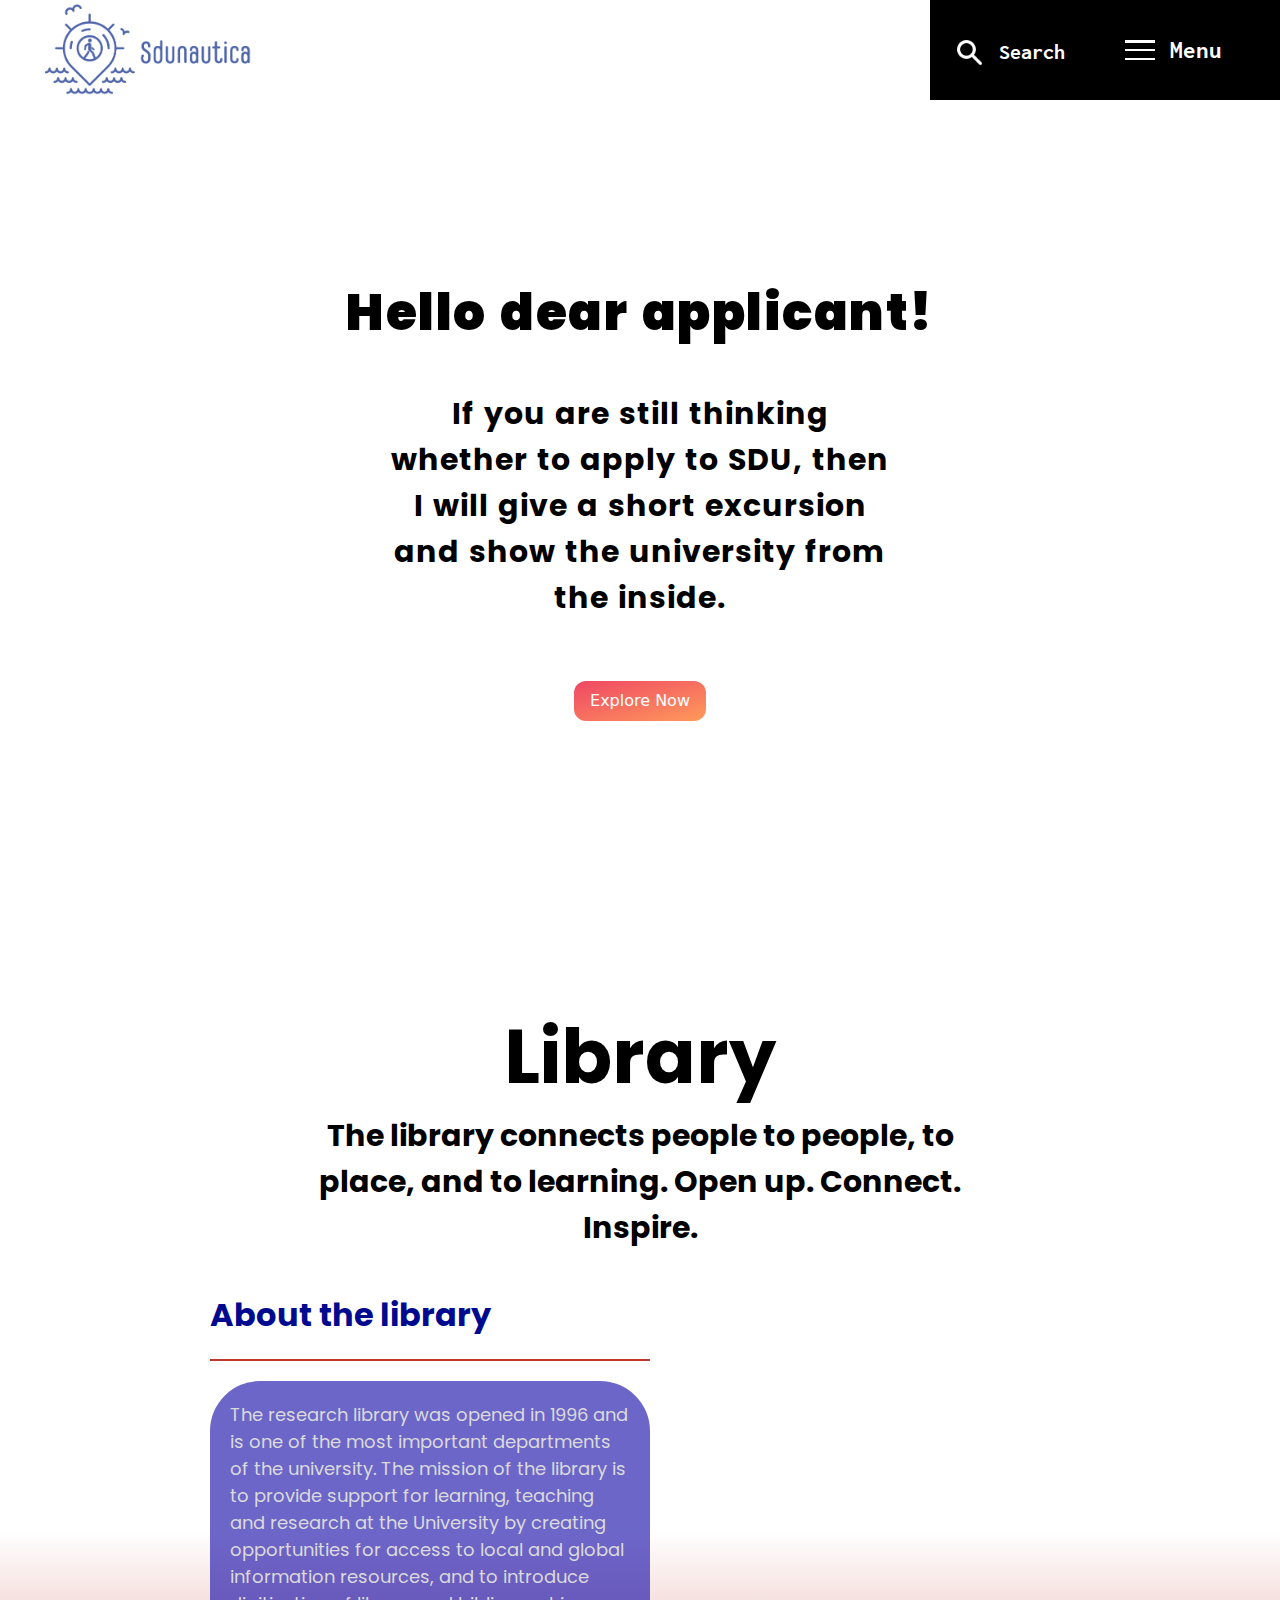
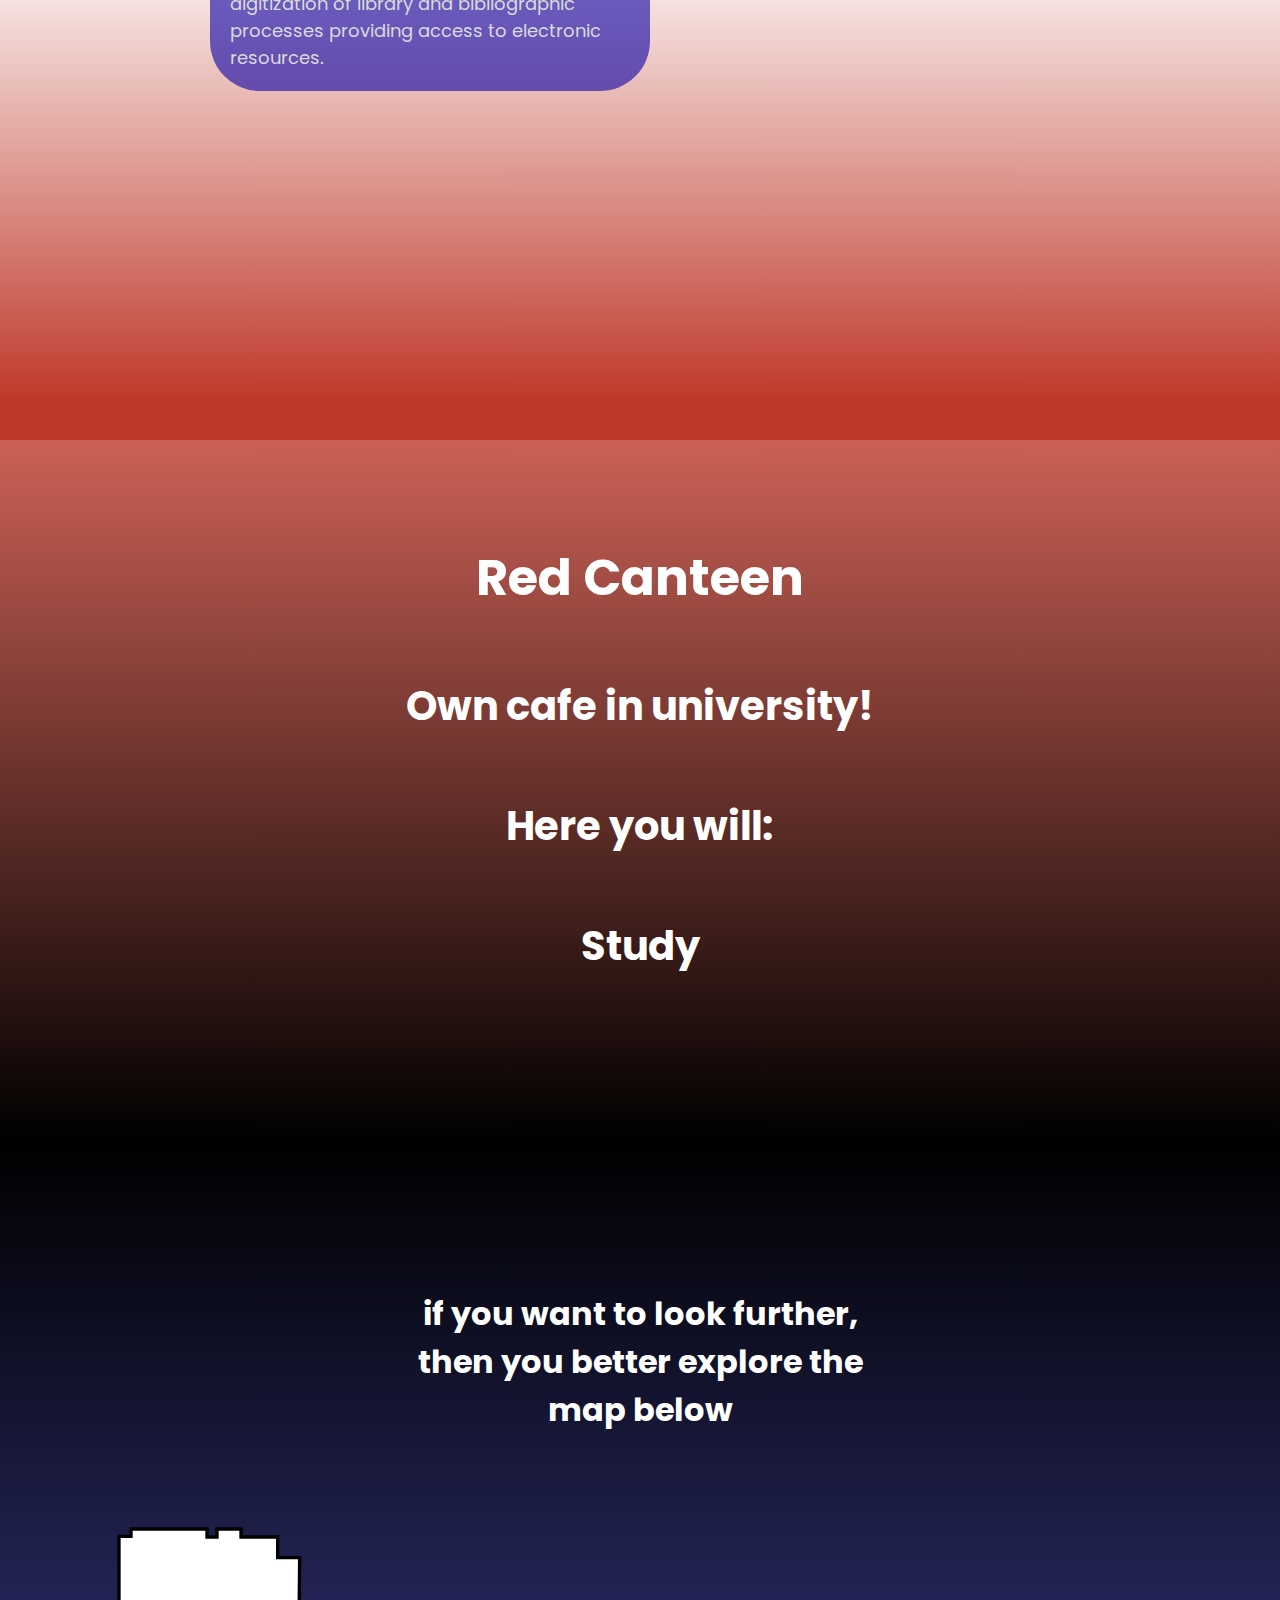
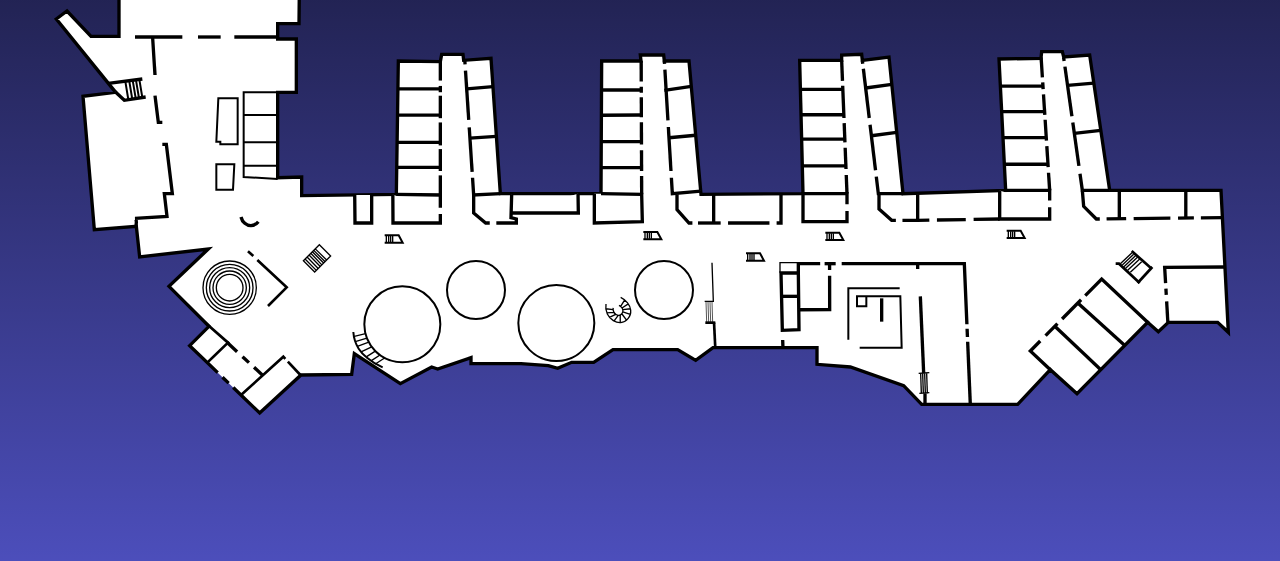
==== commit ac413ff6: "added head" ====
--- a/index.html
+++ b/index.html
@@ -13,19 +13,21 @@
 <body>
     <div class="BigMenu">
         <div class="logo">
-            <img src="assets/logo2.png" alt="">
+            <img id = "lg2" src="assets/logo2.png" alt="">
         </div>
         <ul class="nav">
-            <li class="canteen">
-                <a href>Library</a>
-                <h1><a href=""></a></h1>
+            <li>
+                <a href = "https://library.sdu.edu.kz/">Library</a>
             </li>
-            <li>Dining room</li>
-            <li>
-                Red Canteen
+            <li >
+                <a href="ac_catering.html">Dining room</a>
             </li>
             <li>
-                Foodcourt Eat&Chat
+                <a href="https://youtu.be/TZrZAJO4PW8?t=687">Red Canteen</a>
+                
+            </li>
+            <li>
+                <a href="https://youtu.be/TZrZAJO4PW8?t=1121">Foodcourt Eat&Chat</a>
             </li>
             
         </ul>
@@ -43,7 +45,7 @@
                     </div>
                     <div class="search">
                         <img src="assets/loopa.png" alt="">  
-                        <h1>Search</h1>  
+                        <h1 id ="srch">Search</h1>  
                     </div>
                      
                 </div>
@@ -60,26 +62,87 @@
             <div class="text">
                 <h1><strong>Hello dear applicant!</strong> </h1>
                 <h2>If you are still thinking whether to apply to SDU, then I will give a short excursion and show the university from the inside.</h2>
-<button class="exploreBtn" role="button">Explore Now</button>
+                <a href="#kart"><button class="exploreBtn" role="button">Explore Now</button></a>
+                
             </div>
         </div>
     </div>
     <div class="library">
-        <h1>Library</h1>
+        <div class="desk">
+             
+             <a href="https://library.sdu.edu.kz/"><h1>Library</h1></a>
+
+            <h2>The library connects people to people, to place, and to learning.
+                Open up. Connect. Inspire.</h2>
+        </div>
+        <div class="about">
+            <div class="aboutLibrary">
+                <h1>About the library</h1>
+                <hr>
+                <p>The research library was opened in 1996 and is one of the most important departments of the university. The mission of the library is to provide support for learning, teaching and research at the University by creating opportunities for access to local and global information resources, and to introduce digitization of library and bibliographic processes providing access to electronic resources.</p>
+            </div>
+            <div class="image-container">
+                <img src="https://sdu.edu.kz/wp-content/uploads/2019/10/AS_-40.jpg" alt="">
+                <img src="https://sdu.edu.kz/wp-content/uploads/2019/10/AS_-27.jpg" alt="" class="transition-image">
+               </div>
+        </div>
+
     </div>
+
+    <div class="redCanteen">
+        <h1>Red Canteen</h1>
+        <h2>Own cafe in university!</h2>
+        <h2>Here you will:</h2>
+        <h2 id = "activity"></h2>
+    </div>
+
+    
    
 
-
-
+<div id = "kart" class = "karta">
+    <h1>
+        if you want to look further, then you better explore the map below
+    </h1>
     <?xml version="1.0" encoding="utf-8"?>
     <svg version="1.1" id="Layer_1" xmlns="http://www.w3.org/2000/svg" xmlns:xlink="http://www.w3.org/1999/xlink" x="0px" y="0px"
          viewBox="0 0 1920 1080" style="enable-background:new 0 0 1920 1080;" xml:space="preserve">
-
-    <polygon class="st0" points="1458,855 1382,855 1356,828 1272,800 1226.5,795.5 1226,770.73 1171.27,770 1171,745.26 
+         <path class="st11" d="M342.95,823.72l-9.22-8.86 M326.57,807.97L284.5,767.5l29-29l-60-60l59-56l-103,12l-5-46l-63,5l-17-200l49-6
+         l-89-110l16-12l36,38h42v-150h18v-11h114v12h15v-12h36v12h55v31h33l-1,99h-32v23h28v80h-28v128l36-1v28l142-2l3-200l63,1l2-11h32
+         l1,9l41-3l14,203h151l1-199h59l-1-9h35l1,9h37l18,200l153-1l-5-200h63v-8l30-1l1,9l40-5l21,205l154-5l-10-197l63-1l1-10h31l2,8
+         l39-3l30,203h167l11,213l-16-15h-74l-15,14l-16-14l-106,107l-40-36l-49,52h-144l-27-28l-80-28l-50-4v-25h-156l-26,19l-27-16h-97
+         l-29,19h-33l-21,9l-14-4l-41-3h-75v-9l-50,17l-9-3l-47,25l-69-45l-4,31l-76,1l-62,57l-39.69-38.18"/>
+     <path class="st11" d="M178.5,256.23"/>
+     <line class="st11" x1="202.5" y1="304.5" x2="273.5" y2="304.5"/>
+     <line class="st11" x1="297" y1="304.5" x2="331" y2="304.5"/>
+     <line class="st11" x1="351.5" y1="304.5" x2="416.5" y2="304.5"/>
+     <line class="st11" x1="228.91" y1="304.5" x2="232.5" y2="361.5"/>
+     <polyline class="st11" points="232.5,392.5 237.5,432.5 243.5,432.5 	"/>
+     <path class="st11" d="M243.5,465.5h6l9,74h-12l4,34l-48,3c2.67,0,2.67,12,0,12"/>
+     <line class="st11" x1="1174.45" y1="770.5" x2="1174" y2="759"/>
+     <line class="st11" x1="1451.48" y1="761.69" x2="1455.47" y2="855.5"/>
+     <line class="st11" x1="1450.65" y1="742.2" x2="1451.17" y2="754.45"/>
+     <polyline class="st11" points="1262.53,644.5 1446.5,644.5 1450.36,735.39 	"/>
+     <line class="st11" x1="1236.91" y1="644.5" x2="1253.51" y2="644.5"/>
+     <polyline class="st11" points="1197.5,658.5 1198.5,743.5 1173.5,744.5 1171.5,658.5 1197.5,658.5 1197.5,644.5 1230.28,644.5 	"/>
+     <line class="st11" x1="1173.5" y1="693.5" x2="1197.5" y2="693.5"/>
+     <line class="st11" x1="1244.39" y1="653.89" x2="1244.38" y2="646.13"/>
+     <polyline class="st11" points="1198.15,713.6 1244.5,713.5 1244.41,662.7 	"/>
+     <line class="st11" x1="1380.5" y1="693.5" x2="1385.5" y2="808.5"/>
+     <line class="st11" x1="1376.5" y1="644.5" x2="1376.5" y2="652.5"/>
+     <line class="st11" x1="1387.5" y1="839" x2="1387.5" y2="855.5"/>
+     <a href="ac_catering.html">
+        <polygon class="st0" points="1458,855 1382,855 1356,828 1272,800 1226.5,795.5 1226,770.73 1171.27,770 1171,745.26 
         1199.03,744.03 1197.7,713 1244,713.59 1246,644 1448,644 "/>
-    <rect x="1198" y="642" class="st1" width="49" height="71"/>
+     </a>
+    <a href="https://www.youtube.com/watch?v=TZrZAJO4PW8">
+        <rect x="1198" y="642" class="st1" width="49" height="71"/>
     <rect x="1170" y="643" class="st2" width="26" height="14"/>
-    <polygon class="st3" points="1172,769 1073,769 1068,643 1170,642 "/>
+    </a>
+    
+    <a href="https://youtu.be/TZrZAJO4PW8?t=688">
+        <polygon class="st3" points="1172,769 1073,769 1068,643 1170,642 "/>
+    </a>
+    
     <polygon class="st4" points="204.75,576.75 205,590.08 142,593 124.34,395 174,387 187.5,400.5 233,395 237,432 242.99,432.99 
         250,466 258,539.82 247,539 251,574.36 "/>
     <image style="display:none;overflow:visible;" width="1280" height="960" xlink:href="[data-uri]
@@ -1794,26 +1857,17 @@
     /egnP6vUP8S0ZeNc18NY3+crlvTZZeNlllllllllllllllll6LL02WWXhf8Aq2/9RX7WtFFfin7L
     /9k=" transform="matrix(1.5031 0 0 1.5031 0 -171)">
     </image>
-    <polygon class="st5" points="430.69,680.69 341,763 255.2,679.41 337.31,597.31 "/>
-    <circle class="st6" cx="603.5" cy="735.5" r="57"/>
+    <a href="https://youtu.be/TZrZAJO4PW8?t=285"><polygon class="st5" points="430.69,680.69 341,763 255.2,679.41 337.31,597.31 "/></a>
+    <a href="https://youtu.be/TZrZAJO4PW8?t=380">
+        <circle class="st6" cx="603.5" cy="735.5" r="57"/>
     <circle class="st7" cx="714" cy="684" r="43.5"/>
     <circle class="st8" cx="834.5" cy="733.5" r="57"/>
     <circle class="st9" cx="996" cy="684" r="43.5"/>
+    </a>
     <path class="st10" d="M479.04,616.17l16.9,16.9L472,657l-16.9-16.9L479.04,616.17z M458,638l16.46,16.54 M461,635l16.31,16.69
          M463.6,631.6l16.77,17.03 M466.23,628.97l16.5,17.3 M485,643l-16.42-16.38 M470.66,624.54L487,641 M472.92,622.28L490,639"/>
     <g>
-        <path class="st11" d="M342.95,823.72l-9.22-8.86 M326.57,807.97L284.5,767.5l29-29l-60-60l59-56l-103,12l-5-46l-63,5l-17-200l49-6
-            l-89-110l16-12l36,38h42v-150h18v-11h114v12h15v-12h36v12h55v31h33l-1,99h-32v23h28v80h-28v128l36-1v28l142-2l3-200l63,1l2-11h32
-            l1,9l41-3l14,203h151l1-199h59l-1-9h35l1,9h37l18,200l153-1l-5-200h63v-8l30-1l1,9l40-5l21,205l154-5l-10-197l63-1l1-10h31l2,8
-            l39-3l30,203h167l11,213l-16-15h-74l-15,14l-16-14l-106,107l-40-36l-49,52h-144l-27-28l-80-28l-50-4v-25h-156l-26,19l-27-16h-97
-            l-29,19h-33l-21,9l-14-4l-41-3h-75v-9l-50,17l-9-3l-47,25l-69-45l-4,31l-76,1l-62,57l-39.69-38.18"/>
-        <path class="st11" d="M178.5,256.23"/>
-        <line class="st11" x1="202.5" y1="304.5" x2="273.5" y2="304.5"/>
-        <line class="st11" x1="297" y1="304.5" x2="331" y2="304.5"/>
-        <line class="st11" x1="351.5" y1="304.5" x2="416.5" y2="304.5"/>
-        <line class="st11" x1="228.91" y1="304.5" x2="232.5" y2="361.5"/>
-        <polyline class="st11" points="232.5,392.5 237.5,432.5 243.5,432.5 	"/>
-        <path class="st11" d="M243.5,465.5h6l9,74h-12l4,34l-48,3c2.67,0,2.67,12,0,12"/>
+       
         <path class="st12" d="M213,366"/>
         <polygon class="st13" points="330.5,461.5 324.5,461.5 327.5,396.5 356.5,396.5 356.5,465.5 330.5,465.5 	"/>
         <polygon class="st13" points="324.5,495.5 324.5,533.5 349.5,533.5 351.5,495.5 	"/>
@@ -1960,18 +2014,7 @@
         <line class="st14" x1="1072.94" y1="770.98" x2="1071.06" y2="733.02"/>
         <line class="st14" x1="1073" y1="733" x2="1058" y2="733"/>
         <path class="st15" d="M1059,702l1,30 M1062,702l1,30 M1065,702l1,30 M1068,702l1,30"/>
-        <line class="st11" x1="1174.45" y1="770.5" x2="1174" y2="759"/>
-        <line class="st11" x1="1451.48" y1="761.69" x2="1455.47" y2="855.5"/>
-        <line class="st11" x1="1450.65" y1="742.2" x2="1451.17" y2="754.45"/>
-        <polyline class="st11" points="1262.53,644.5 1446.5,644.5 1450.36,735.39 	"/>
-        <line class="st11" x1="1236.91" y1="644.5" x2="1253.51" y2="644.5"/>
-        <polyline class="st11" points="1197.5,658.5 1198.5,743.5 1173.5,744.5 1171.5,658.5 1197.5,658.5 1197.5,644.5 1230.28,644.5 	"/>
-        <line class="st11" x1="1173.5" y1="693.5" x2="1197.5" y2="693.5"/>
-        <line class="st11" x1="1244.39" y1="653.89" x2="1244.38" y2="646.13"/>
-        <polyline class="st11" points="1198.15,713.6 1244.5,713.5 1244.41,662.7 	"/>
-        <line class="st11" x1="1380.5" y1="693.5" x2="1385.5" y2="808.5"/>
-        <line class="st11" x1="1376.5" y1="644.5" x2="1376.5" y2="652.5"/>
-        <line class="st11" x1="1387.5" y1="839" x2="1387.5" y2="855.5"/>
+      
         <line class="st12" x1="1381" y1="809" x2="1382" y2="839"/>
         <line class="st12" x1="1384" y1="809" x2="1385" y2="839"/>
         <line class="st12" x1="1387" y1="809" x2="1388" y2="839"/>
@@ -2003,6 +2046,7 @@
         <polyline class="st11" points="172.79,386.62 186.5,399.5 218.5,394.5 	"/>
         <path class="st13" d="M208.98,368.08l4.52,27.2 M203.98,369.08l4.52,27.2 M198.98,369.08l4.52,27.2 M193.98,371.08l4.52,27.2
              M187.98,371.08l4.52,27.2"/>
+             <a href=""></a>
         <path class="st16" d="M216,626"/>
         <polyline class="st12" points="1170,658 1170,643 1197,643 	"/>
         <path class="st11" d="M394.5,810.5"/>
@@ -2012,7 +2056,7 @@
         <line class="st11" x1="340.5" y1="762.5" x2="355.64" y2="776.49"/>
     </g>
     </svg>
-    
+</div>
 
 
 
--- a/css/style.css
+++ b/css/style.css
@@ -4,6 +4,7 @@
 * {
     margin: 0;
      font-family: 'Poppins', sans-serif;
+     scroll-behavior: smooth;
 }
 
 .header {
@@ -72,6 +73,9 @@
     opacity: 1;
     transform: translateX(-190px);
 }
+
+
+
   
 .search:hover{
     background-color: #313131;
@@ -191,6 +195,20 @@
 .BigMenu.active{
     top: 0;
 }
+.nav{
+    list-style-type: none;
+}
+.nav a{
+   font-size: 50px;
+    text-decoration: none;
+    color: white;
+}
+.nav a:hover{
+    color:#aaaaaa
+}
+.nav li{
+    margin: 50px auto;
+}
 .main{
     font-family: 'Poppins', sans-serif;
 }
@@ -209,6 +227,7 @@
     margin-bottom:40px;
 }
 .text h2{
+    color: black;
     margin:0 auto;
     letter-spacing: 1px;
     word-spacing: 2px;
@@ -254,62 +273,111 @@
 }
 .library{
     height: 1000px;
-
-   
-
+    border-bottom: 40px solid rgba(191, 57, 43, 1);
     background-image: linear-gradient(to bottom, rgb(255, 255, 255) 10%, rgb(255, 255, 255) calc(50% - 400px), transparent calc(50% - 10px), transparent calc(50% + 30px), #BF392B calc(50% + 500px)), url("https://sdu.edu.kz/wp-content/uploads/2019/10/AS_-12.jpg");
     background-position: center;
     background-size: cover;
 
 }
-.library h1{
+.desk a{
+    color:black;
+
+    text-decoration: none;
+}
+.desk a h1{
+    
     text-align: center;
     font-size: 75px;
 }
-.st11{fill:none;stroke:#000000;stroke-width:5;}
+.desk h2{
+    color: black;
+    margin: 0 auto;
+    text-align: center;
+    font-size: 30px;
+    width: 700px;
+    margin-bottom: 40px;
+}
+.image-container{
+    margin: 0 auto;
+    height: auto;
+
+    position: relative;
+}
+.image-container img{
+    max-width: 800px;
+    max-height: 400px;
+    cursor: pointer;
+}
+.transition-image{
+    position: absolute;
+    top:0px;
+    left: 0px;
+    opacity:0;
+    transition: opacity 0.5s ease;
+}
+.transition-image:hover{
+    opacity: 1;
+}
+.about{
+    display: flex;
+    justify-content: space-between;
+}
+.aboutLibrary{
+    margin: 0 auto;
+}
+.aboutLibrary h1{
+    color:rgb(0, 10, 143);
+}
+.aboutLibrary hr{
+    border: 1px solid #BF392B;
+    background-color: #BF392B;
+    margin: 20px auto;
+}
+.aboutLibrary p{
+    color:rgb(218, 218, 218);
+    font-size: 18px;
+    width: 400px;
+    background-color: rgba(11, 0, 165, 0.6);
+    padding: 20px;
+    border-radius: 50px;
+}
+.redCanteen{
+    height: 700px;
+    background-image: linear-gradient(rgba(191, 57, 43, 0.8) , rgba(0, 0, 0, 1)),url("https://zhudysblog.files.wordpress.com/2019/03/whatsapp-image-2019-03-11-at-22.15.05.jpeg");
+    background-position: center;
+    background-size: cover;
+}
+.redCanteen h1{
+    font-size: 50px;
+    padding-top: 100px;
+    padding-bottom: 60px;
+}
+.redCanteen h1, h2{
+    margin: 0 auto;
+    text-align: center;
+    color: #fff;
+}
+.redCanteen h2{
+    font-size: 40px;
+    padding-bottom: 60px;
+}
+.st11{fill:white;stroke:#000000;stroke-width:5;}
 .st12{fill:none;stroke:#000000;stroke-width:2;}
 .st13{fill:none;stroke:#000000;stroke-width:3;}
 .st14{fill:none;stroke:#000000;stroke-width:4;}
 .st10{fill:none;stroke:#000000;stroke-width:2;}
 .st15{fill:none;stroke:#000000;}
 
-.st12 {
-    fill: none;
-    stroke: #000000;
-    stroke-width: 2;
-}
-
-.st13 {
-    fill: none;
-    stroke: #000000;
-    stroke-width: 3;
-}
-
-.st14 {
-    fill: none;
-    stroke: #000000;
-    stroke-width: 4;
-}
-
-.st10 {
-    fill: none;
-    stroke: #000000;
-    stroke-width: 2;
-}
-
-.st15 {
-    fill: none;
-    stroke: #000000;
-}
-
-.st0, .st1, .st2, .st3, .st4, .st5, .st16 {
+.st0, .st1, .st2, .st3,.st4, .st5, .st16 {
     fill: transparent;
     stroke: #000000;
     stroke-width: 0;
     transition: 1s;
 }
-
-.st6, .st7, .st8, .st9 {
+.st16{
+    stroke-width: 100px;
+}
+ .st6, .st7, .st8, .st9{
     fill: transparent;
     stroke: #000000;
     stroke-width: 3px;
@@ -317,6 +385,184 @@
 }
 
 .st0:hover, .st1:hover, .st2:hover, .st3:hover, .st4:hover, .st5:hover, .st6:hover, .st7:hover, .st8:hover, .st9:hover, .st16:hover {
-    fill: rgb(102, 212, 255);
+    fill: rgb(170, 231, 255);
     cursor: pointer;
 }
+.karta{
+    background-image: linear-gradient(rgba(0, 0, 0, 1) , rgba(0, 3, 158, 0.7)),url("https://i.pinimg.com/736x/d2/66/73/d26673d6106e11fa1f402fe0124c174c.jpg");
+    background-position: center;
+    background-size: cover;
+    text-align: center;
+
+}
+.karta h1{
+    margin: 0 auto;
+    padding-top: 150px;
+    color: white;
+    width:500px;
+}
+@media (max-width:1120px){
+    .image-container img{
+        margin-top: 100px;
+        max-width: 450px;
+        max-height: 250px;
+        cursor: pointer;
+    }
+    .desk a h1{
+        font-size: 50px;
+    }
+    .desk h2{
+    
+        font-size: 25px;
+        
+    }
+}
+@media (max-width:910px){
+    .image-container img{
+        margin-top: 150px;
+        max-width: 400px;
+        max-height: 225px;
+        cursor: pointer;
+    }
+    .desk a h1{
+        font-size: 50px;
+    }
+    .desk h2{
+    
+        font-size: 25px;
+        
+    }
+
+    .aboutLibrary hr{
+        border: 1px solid #BF392B;
+        background-color: #BF392B;
+        margin: 20px auto;
+    }
+    .aboutLibrary p{
+        color:rgb(218, 218, 218);
+        font-size: 15px;
+        width: 275px;
+        background-color: rgba(11, 0, 165, 0.6);
+        padding: 20px;
+        border-radius: 50px;
+    }
+}
+@media (max-width:760px){
+    #enum, #srch{
+        display: none;
+    }
+  
+    .search{
+        padding: auto;
+    }
+    .menu, .search{
+       
+        width: fit-content;
+    }
+    .logo{
+        opacity: 0;
+        width: 0px;
+    }
+    .about{
+        display: block;
+        margin: 0 auto;
+        text-align: center;
+    }
+    .image-container img{
+        margin-top: 150px;
+        max-width: 300px;
+        max-height: 225px;
+        cursor: pointer;
+    }
+    .desk a h1{
+        font-size: 50px;
+    }
+    .desk h2{
+    
+        font-size: 25px;
+        
+    }
+
+    .aboutLibrary hr{
+        border: 1px solid #BF392B;
+        background-color: #BF392B;
+        margin: 20px auto;
+    }
+    .aboutLibrary p{
+        margin: 0 auto;
+        text-align: center;
+    }
+    .karta h1{
+        font-size: 25px;
+    }
+    .nav a{
+        font-size: 30px;
+         
+     }
+}
+@media (max-width:500px){
+    #enum, #srch{
+        display: none;
+    }
+  
+    .search{
+        padding: auto;
+    }
+    .menu, .search{
+       
+        width: fit-content;
+    }
+    .logo{
+        opacity: 0;
+        width: 0px;
+    }
+    .about{
+        display: block;
+        margin: 0 auto;
+        text-align: center;
+    }
+    .image-container img{
+        margin-top: 150px;
+        max-width: 300px;
+        max-height: 225px;
+        cursor: pointer;
+    }
+    .desk a h1{
+        font-size: 40px;
+    }
+    .desk h2{
+    
+        font-size: 22px;
+        width: 200px;
+        
+    }
+
+    .aboutLibrary hr{
+        border: 1px solid #BF392B;
+        background-color: #BF392B;
+        margin: 20px auto;
+    }
+    .aboutLibrary p{
+        margin: 0 auto;
+        text-align: center;
+    }
+    .karta h1{
+        font-size: 20px;
+        width: 200px;
+    }
+    .nav a{
+        font-size: 30px;
+         
+     }
+     .text strong{
+         font-size: 30px;
+         margin: 0 200px 0 0
+     }
+     .text h2{
+        font-size: 20px;
+        width: 300px;
+    }
+    .redCanteen h1, .redCanteen h2{
+        font-size: 28px;
+    }
+}